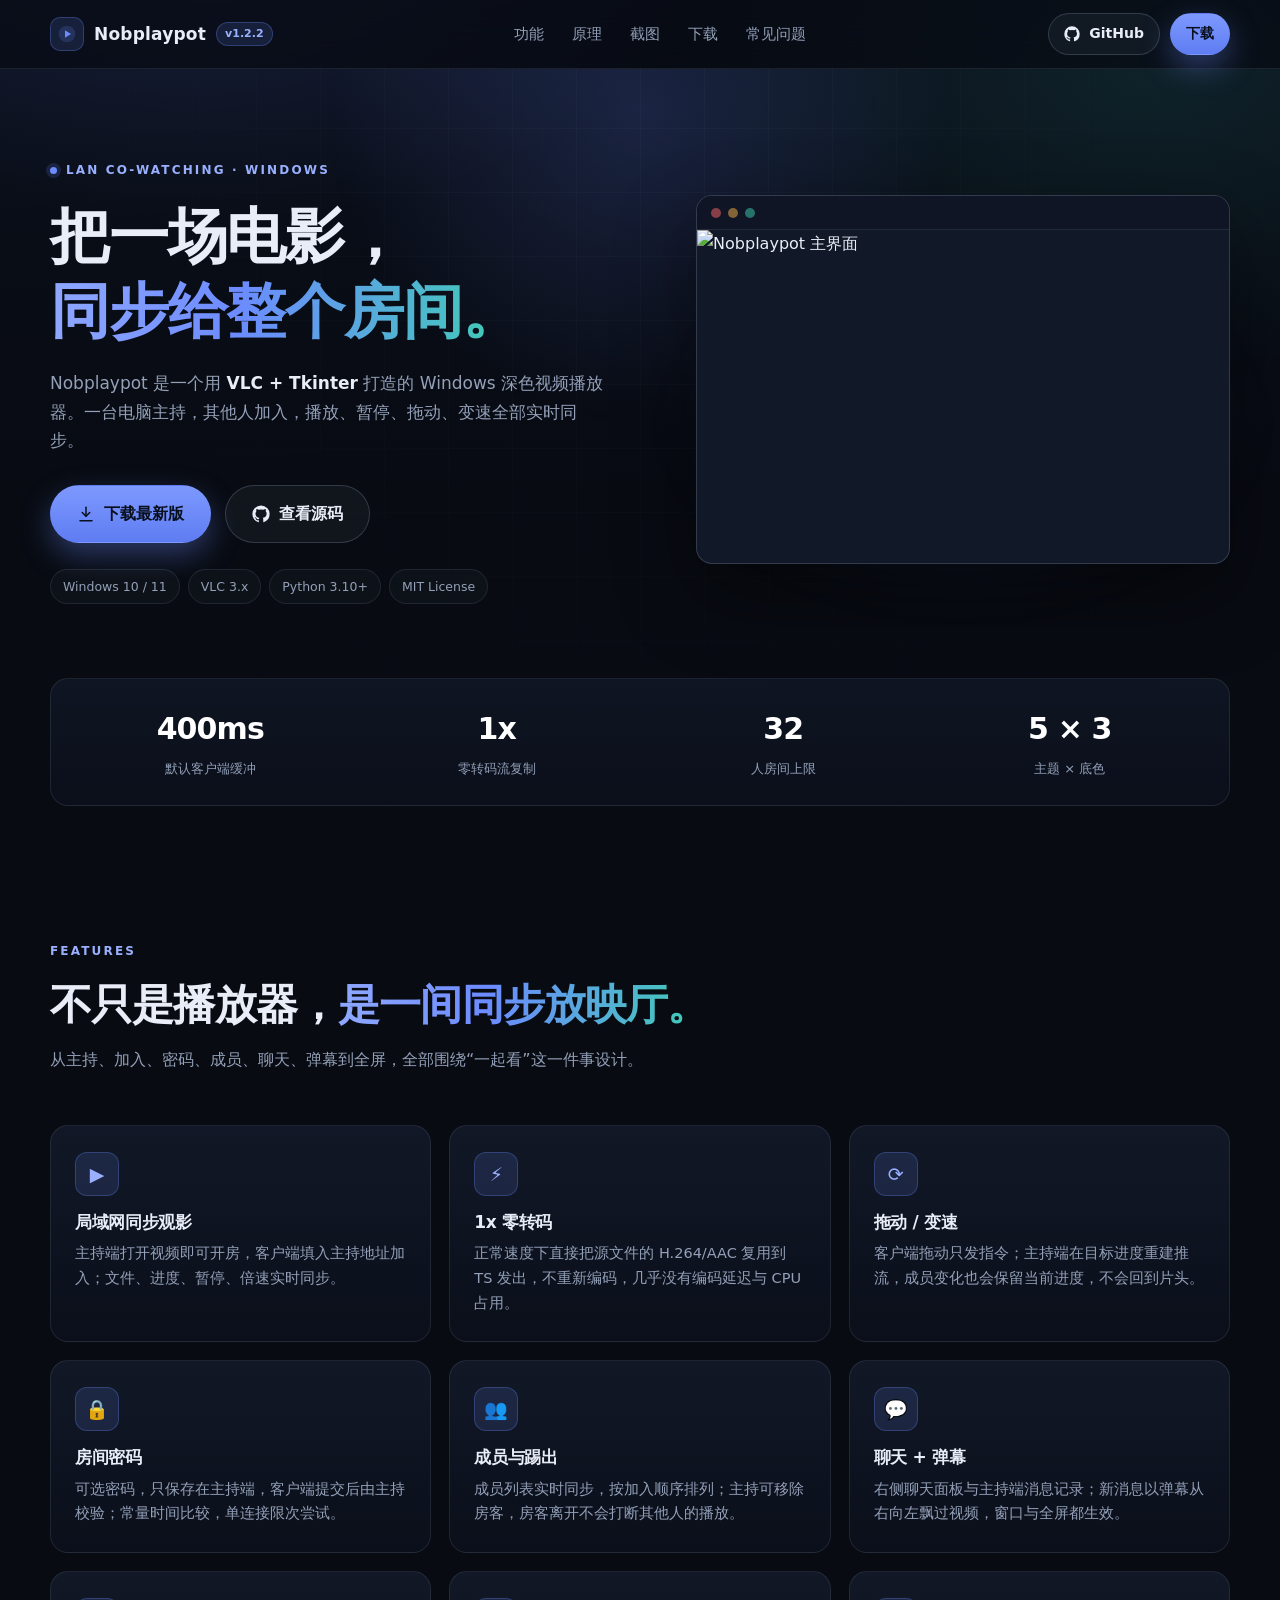
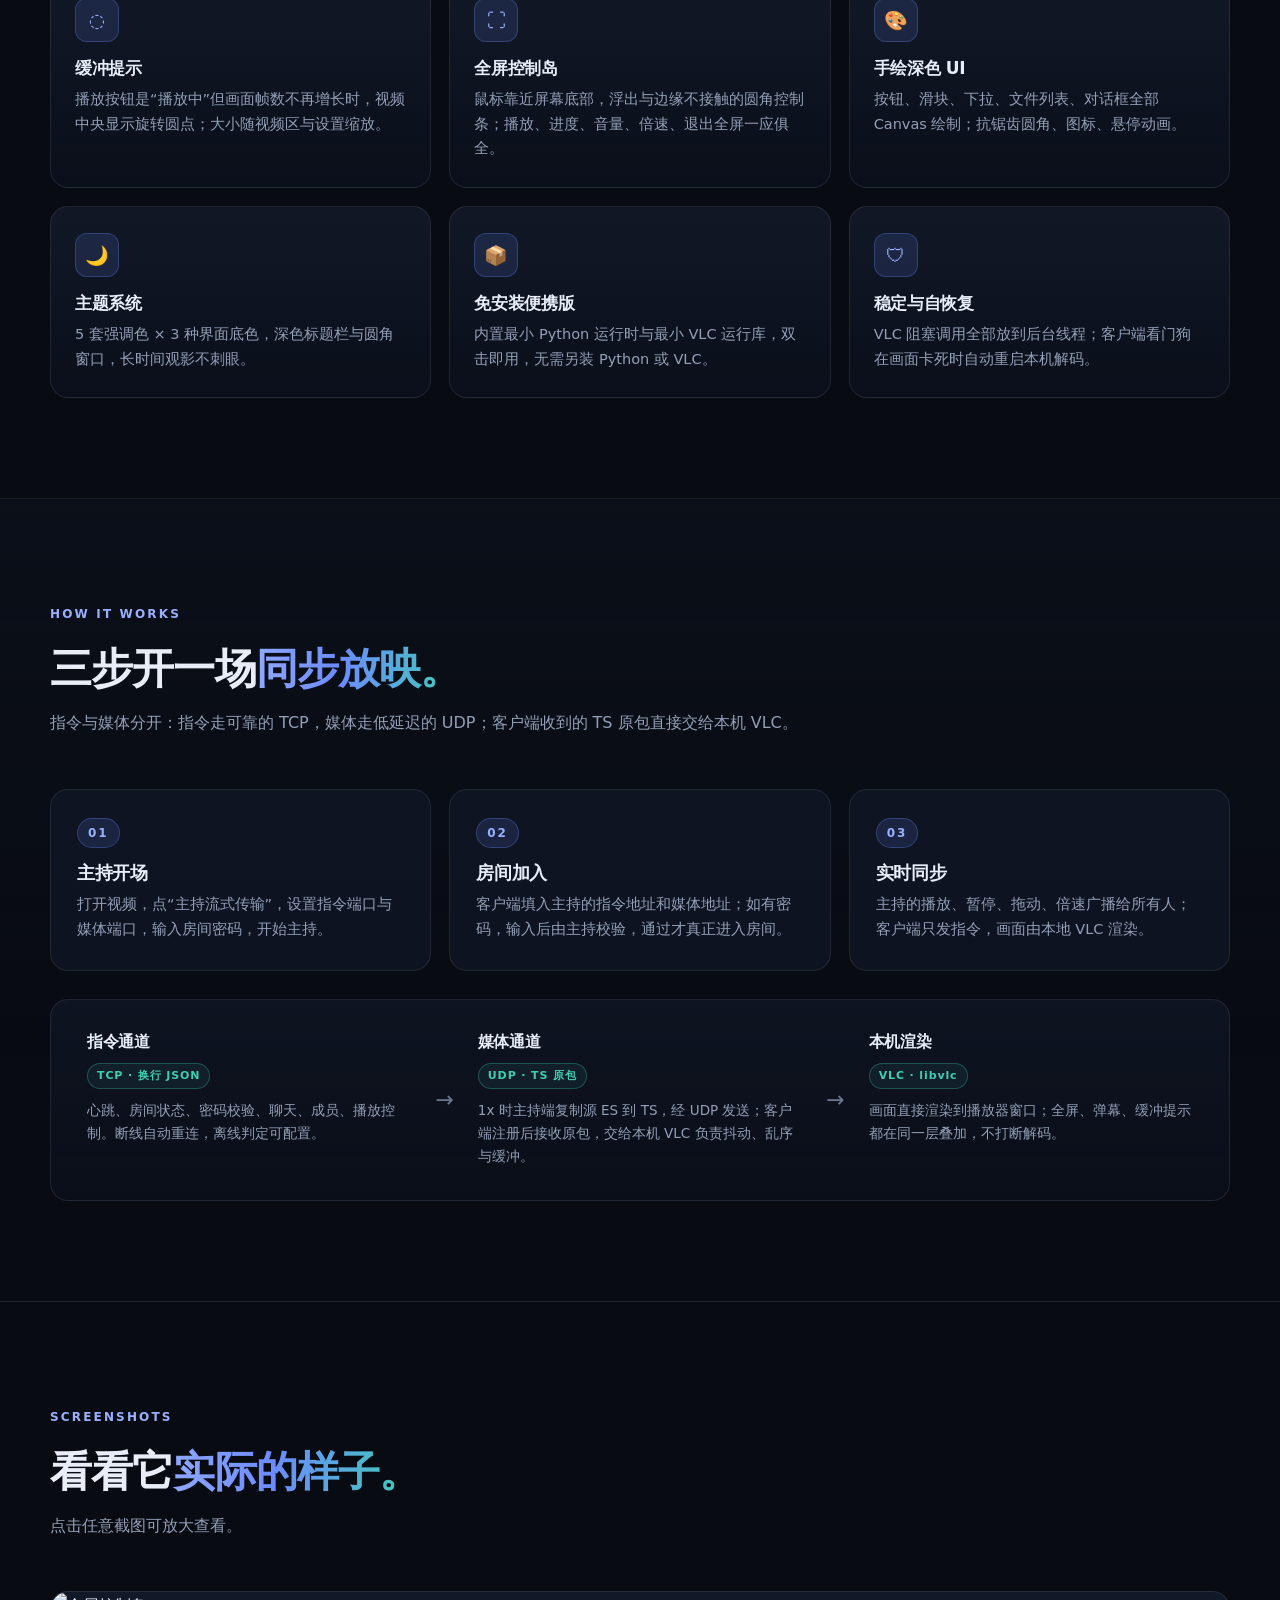
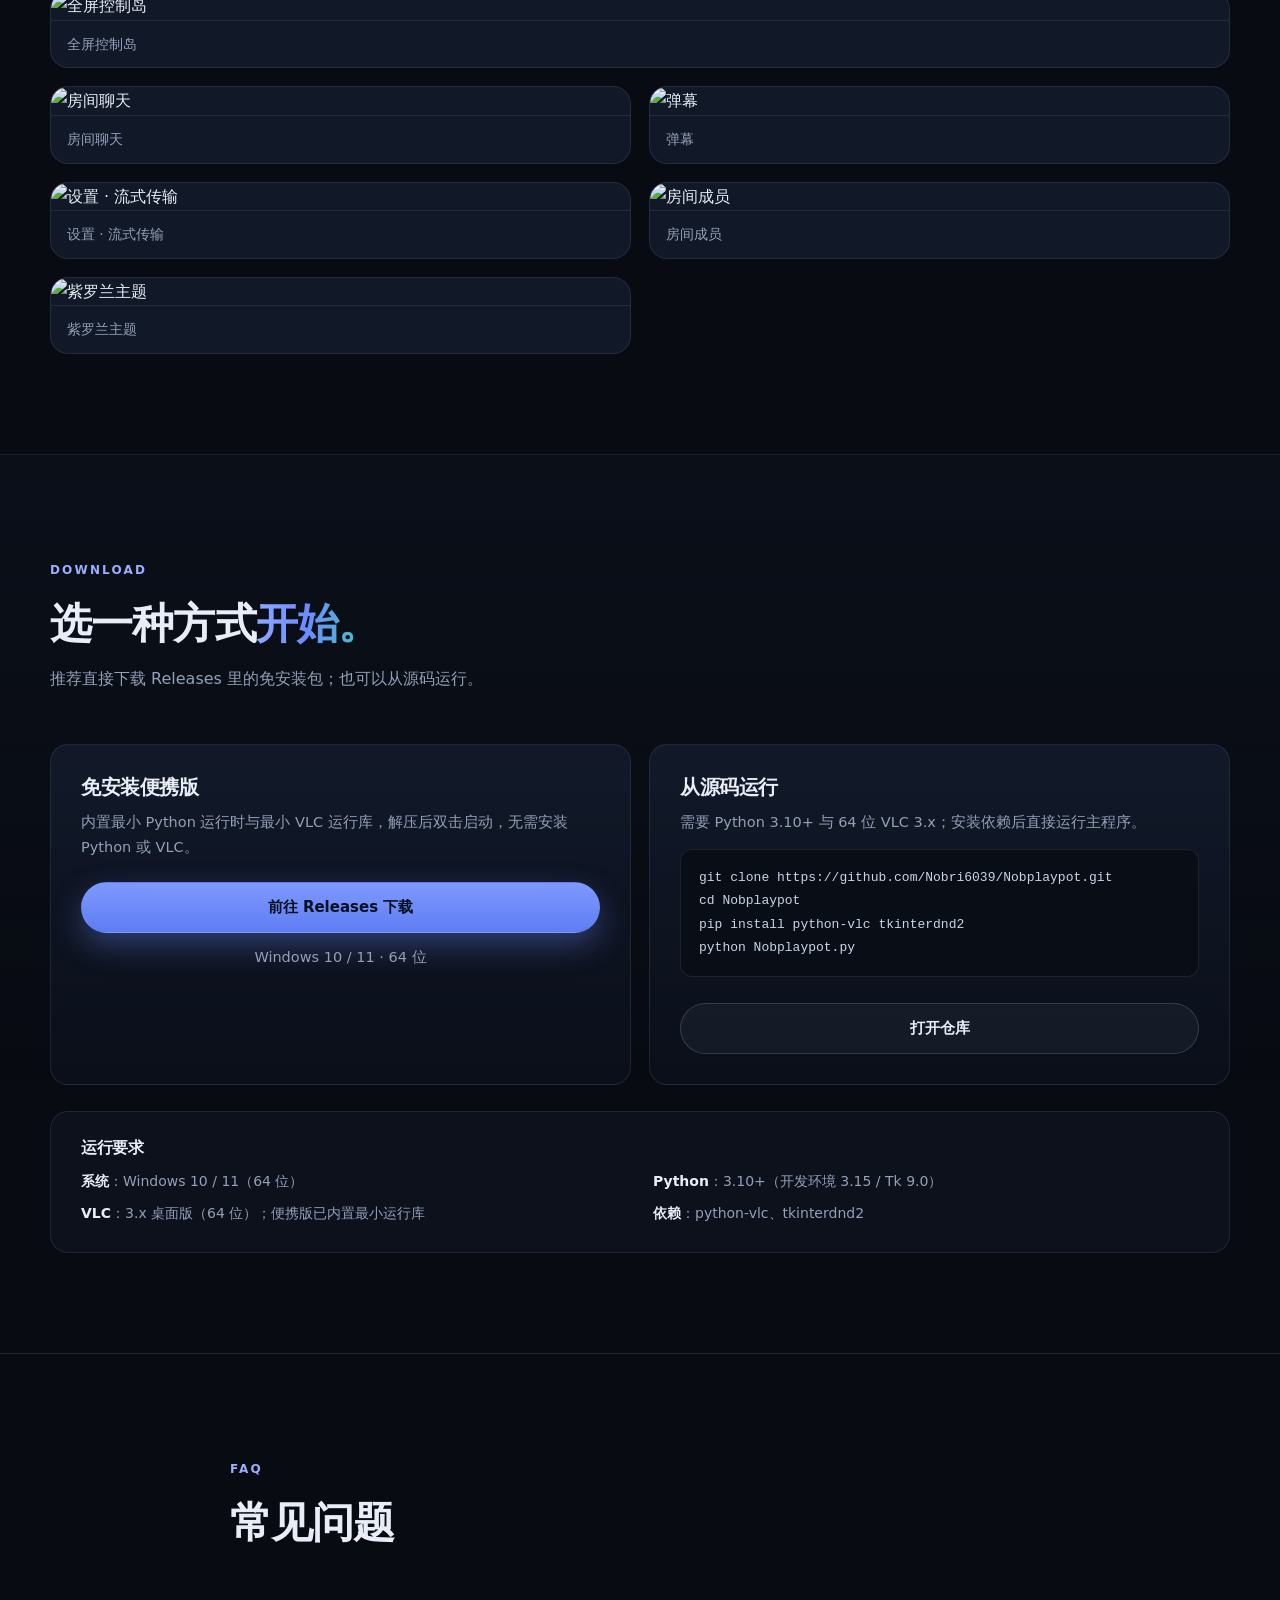
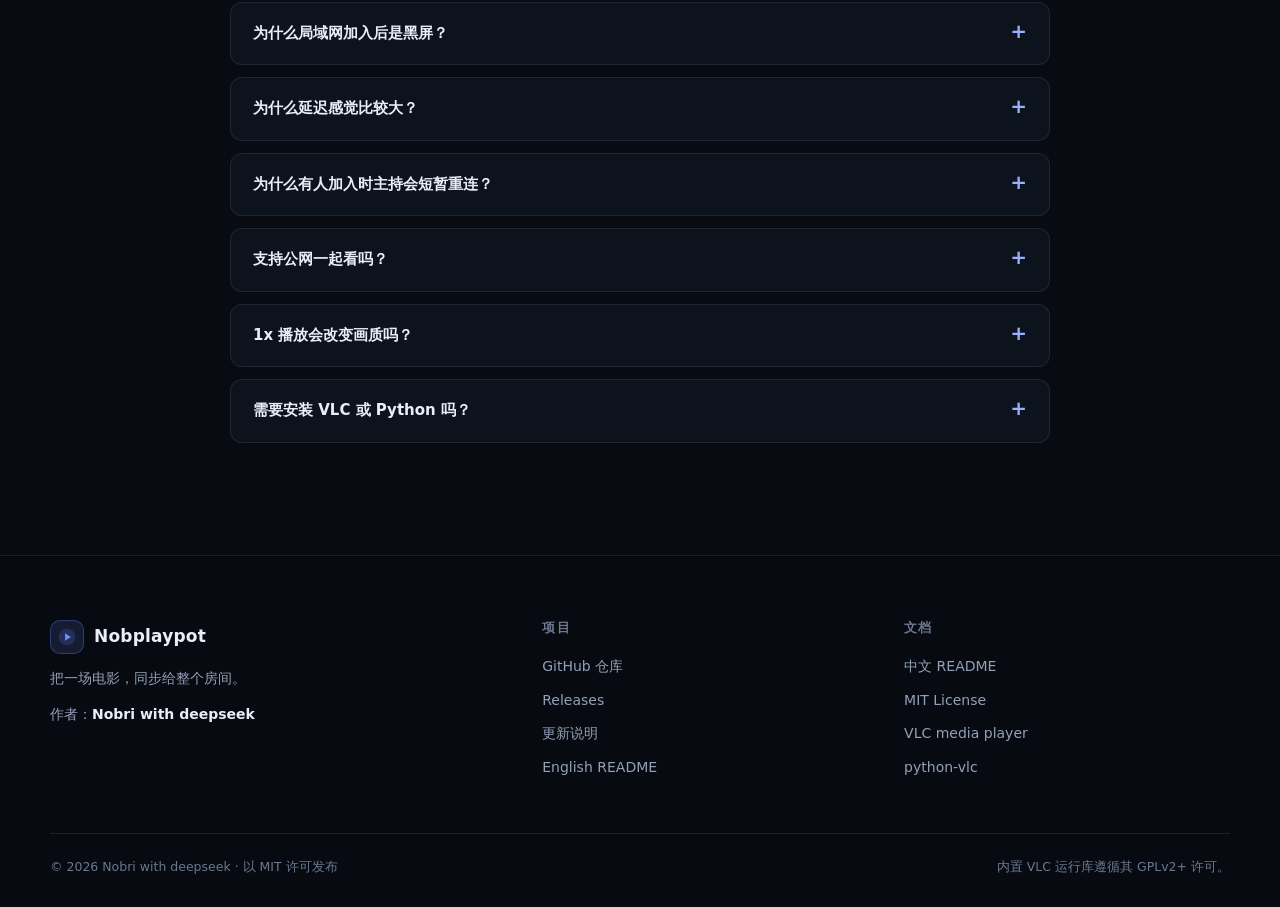
==== docs/index.html @ fd754871 "v1.2.2: native launcher, audio/subtitle switching, fullscreen chat, buffering animation, site screen" ====
<!doctype html>
<html lang="zh-CN">
<head>
<meta charset="utf-8">
<meta name="viewport" content="width=device-width, initial-scale=1">
<title>Nobplaypot — 局域网同步观影播放器</title>
<meta name="description" content="Nobplaypot 是一个为 Windows 打造的深色视频播放器，支持局域网多人同步观看、房间密码、成员管理、聊天与弹幕。1x 播放走 VLC 流复制，几乎零延迟、零转码。">
<meta name="author" content="Nobri with deepseek">
<meta property="og:title" content="Nobplaypot — 局域网同步观影播放器">
<meta property="og:description" content="把一场电影，同步给整个房间。VLC + Tkinter 打造的 Windows 深色播放器，支持局域网同步观看。">
<meta property="og:type" content="website">
<meta name="theme-color" content="#0b0f19">
<link rel="icon" href="data:image/svg+xml,%3Csvg xmlns='http://www.w3.org/2000/svg' viewBox='0 0 64 64'%3E%3Crect width='64' height='64' rx='14' fill='%230b0f19'/%3E%3Ccircle cx='32' cy='32' r='19' fill='%236c8bff'/%3E%3Cpath d='M27 23l15 9-15 9z' fill='%230b0f19'/%3E%3C/svg%3E">
<link rel="stylesheet" href="styles.css">
</head>
<body>
<header class="nav" id="top">
  <div class="nav-inner">
    <a class="brand" href="#top" aria-label="Nobplaypot 首页">
      <span class="brand-mark" aria-hidden="true">
        <svg viewBox="0 0 24 24" width="20" height="20"><circle cx="12" cy="12" r="10" fill="currentColor" opacity=".18"/><path d="M9.6 7.4l7.2 4.6-7.2 4.6z" fill="currentColor"/></svg>
      </span>
      <span class="brand-name">Nobplaypot</span>
      <span class="brand-ver">v1.2.2</span>
    </a>
    <nav class="nav-links" aria-label="主导航">
      <a href="#features">功能</a>
      <a href="#how">原理</a>
      <a href="#screenshots">截图</a>
      <a href="#download">下载</a>
      <a href="#faq">常见问题</a>
    </nav>
    <div class="nav-actions">
      <a class="btn btn-ghost btn-sm" href="https://github.com/Nobri6039/Nobplaypot" target="_blank" rel="noopener">
        <svg viewBox="0 0 24 24" width="16" height="16" fill="currentColor" aria-hidden="true"><path d="M12 .5A11.5 11.5 0 0 0 .5 12c0 5.08 3.29 9.39 7.86 10.91.58.11.79-.25.79-.55v-2.15c-3.2.7-3.87-1.36-3.87-1.36-.52-1.33-1.28-1.69-1.28-1.69-1.05-.72.08-.7.08-.7 1.16.08 1.77 1.19 1.77 1.19 1.03 1.77 2.7 1.26 3.36.96.1-.75.4-1.26.73-1.55-2.55-.29-5.23-1.28-5.23-5.7 0-1.26.45-2.29 1.19-3.1-.12-.29-.52-1.46.11-3.05 0 0 .97-.31 3.18 1.18a11 11 0 0 1 5.8 0c2.2-1.49 3.17-1.18 3.17-1.18.63 1.59.23 2.76.11 3.05.74.81 1.19 1.84 1.19 3.1 0 4.43-2.69 5.4-5.25 5.69.41.36.78 1.06.78 2.14v3.17c0 .31.21.67.8.55A11.5 11.5 0 0 0 23.5 12 11.5 11.5 0 0 0 12 .5z"/></svg>
        GitHub
      </a>
      <a class="btn btn-primary btn-sm" href="https://github.com/Nobri6039/Nobplaypot/releases" target="_blank" rel="noopener">下载</a>
      <button class="nav-toggle" id="navToggle" aria-label="打开菜单" aria-expanded="false">
        <span></span><span></span><span></span>
      </button>
    </div>
  </div>
</header>

<main>
  <section class="hero">
    <div class="hero-glow" aria-hidden="true"></div>
    <div class="container hero-grid">
      <div class="hero-copy reveal">
        <p class="eyebrow"><span class="dot"></span> LAN CO-WATCHING · WINDOWS</p>
        <h1>把一场电影，<br><span class="grad-text">同步给整个房间。</span></h1>
        <p class="hero-tagline">Nobplaypot 是一个用 <strong>VLC + Tkinter</strong> 打造的 Windows 深色视频播放器。一台电脑主持，其他人加入，播放、暂停、拖动、变速全部实时同步。</p>
        <div class="hero-btns">
          <a class="btn btn-primary btn-lg" href="https://github.com/Nobri6039/Nobplaypot/releases" target="_blank" rel="noopener">
            <svg viewBox="0 0 24 24" width="18" height="18" fill="none" stroke="currentColor" stroke-width="2" stroke-linecap="round" stroke-linejoin="round" aria-hidden="true"><path d="M12 3v12"/><path d="M7 10l5 5 5-5"/><path d="M4 21h16"/></svg>
            下载最新版
          </a>
          <a class="btn btn-ghost btn-lg" href="https://github.com/Nobri6039/Nobplaypot" target="_blank" rel="noopener">
            <svg viewBox="0 0 24 24" width="18" height="18" fill="currentColor" aria-hidden="true"><path d="M12 .5A11.5 11.5 0 0 0 .5 12c0 5.08 3.29 9.39 7.86 10.91.58.11.79-.25.79-.55v-2.15c-3.2.7-3.87-1.36-3.87-1.36-.52-1.33-1.28-1.69-1.28-1.69-1.05-.72.08-.7.08-.7 1.16.08 1.77 1.19 1.77 1.19 1.03 1.77 2.7 1.26 3.36.96.1-.75.4-1.26.73-1.55-2.55-.29-5.23-1.28-5.23-5.7 0-1.26.45-2.29 1.19-3.1-.12-.29-.52-1.46.11-3.05 0 0 .97-.31 3.18 1.18a11 11 0 0 1 5.8 0c2.2-1.49 3.17-1.18 3.17-1.18.63 1.59.23 2.76.11 3.05.74.81 1.19 1.84 1.19 3.1 0 4.43-2.69 5.4-5.25 5.69.41.36.78 1.06.78 2.14v3.17c0 .31.21.67.8.55A11.5 11.5 0 0 0 23.5 12 11.5 11.5 0 0 0 12 .5z"/></svg>
            查看源码
          </a>
        </div>
        <ul class="hero-chips">
          <li>Windows 10 / 11</li>
          <li>VLC 3.x</li>
          <li>Python 3.10+</li>
          <li>MIT License</li>
        </ul>
      </div>
      <div class="hero-shot reveal reveal-delay-1">
        <div class="window-frame">
          <div class="window-bar"><span></span><span></span><span></span></div>
          <img src="https://raw.githubusercontent.com/Nobri6039/Nobplaypot/main/screenshots/main.png" alt="Nobplaypot 主界面" width="1280" height="800" loading="eager">
        </div>
        <div class="hero-shot-glow" aria-hidden="true"></div>
      </div>
    </div>
    <div class="container stats reveal">
      <div class="stat"><strong>400ms</strong><span>默认客户端缓冲</span></div>
      <div class="stat"><strong>1x</strong><span>零转码流复制</span></div>
      <div class="stat"><strong>32</strong><span>人房间上限</span></div>
      <div class="stat"><strong>5 × 3</strong><span>主题 × 底色</span></div>
    </div>
  </section>

  <section class="section" id="features">
    <div class="container">
      <header class="section-head reveal">
        <p class="eyebrow">FEATURES</p>
        <h2>不只是播放器，<span class="grad-text">是一间同步放映厅。</span></h2>
        <p class="section-sub">从主持、加入、密码、成员、聊天、弹幕到全屏，全部围绕“一起看”这一件事设计。</p>
      </header>
      <div class="feature-grid">
        <article class="card reveal"><div class="card-icon">▶</div><h3>局域网同步观影</h3><p>主持端打开视频即可开房，客户端填入主持地址加入；文件、进度、暂停、倍速实时同步。</p></article>
        <article class="card reveal"><div class="card-icon">⚡</div><h3>1x 零转码</h3><p>正常速度下直接把源文件的 H.264/AAC 复用到 TS 发出，不重新编码，几乎没有编码延迟与 CPU 占用。</p></article>
        <article class="card reveal"><div class="card-icon">⟳</div><h3>拖动 / 变速</h3><p>客户端拖动只发指令；主持端在目标进度重建推流，成员变化也会保留当前进度，不会回到片头。</p></article>
        <article class="card reveal"><div class="card-icon">🔒</div><h3>房间密码</h3><p>可选密码，只保存在主持端，客户端提交后由主持校验；常量时间比较，单连接限次尝试。</p></article>
        <article class="card reveal"><div class="card-icon">👥</div><h3>成员与踢出</h3><p>成员列表实时同步，按加入顺序排列；主持可移除房客，房客离开不会打断其他人的播放。</p></article>
        <article class="card reveal"><div class="card-icon">💬</div><h3>聊天 + 弹幕</h3><p>右侧聊天面板与主持端消息记录；新消息以弹幕从右向左飘过视频，窗口与全屏都生效。</p></article>
        <article class="card reveal"><div class="card-icon">◌</div><h3>缓冲提示</h3><p>播放按钮是“播放中”但画面帧数不再增长时，视频中央显示旋转圆点；大小随视频区与设置缩放。</p></article>
        <article class="card reveal"><div class="card-icon">⛶</div><h3>全屏控制岛</h3><p>鼠标靠近屏幕底部，浮出与边缘不接触的圆角控制条；播放、进度、音量、倍速、退出全屏一应俱全。</p></article>
        <article class="card reveal"><div class="card-icon">🎨</div><h3>手绘深色 UI</h3><p>按钮、滑块、下拉、文件列表、对话框全部 Canvas 绘制；抗锯齿圆角、图标、悬停动画。</p></article>
        <article class="card reveal"><div class="card-icon">🌙</div><h3>主题系统</h3><p>5 套强调色 × 3 种界面底色，深色标题栏与圆角窗口，长时间观影不刺眼。</p></article>
        <article class="card reveal"><div class="card-icon">📦</div><h3>免安装便携版</h3><p>内置最小 Python 运行时与最小 VLC 运行库，双击即用，无需另装 Python 或 VLC。</p></article>
        <article class="card reveal"><div class="card-icon">🛡</div><h3>稳定与自恢复</h3><p>VLC 阻塞调用全部放到后台线程；客户端看门狗在画面卡死时自动重启本机解码。</p></article>
      </div>
    </div>
  </section>

  <section class="section section-alt" id="how">
    <div class="container">
      <header class="section-head reveal">
        <p class="eyebrow">HOW IT WORKS</p>
        <h2>三步开一场<span class="grad-text">同步放映。</span></h2>
        <p class="section-sub">指令与媒体分开：指令走可靠的 TCP，媒体走低延迟的 UDP；客户端收到的 TS 原包直接交给本机 VLC。</p>
      </header>
      <div class="steps">
        <div class="step reveal"><span class="step-num">01</span><h3>主持开场</h3><p>打开视频，点“主持流式传输”，设置指令端口与媒体端口，输入房间密码，开始主持。</p></div>
        <div class="step reveal"><span class="step-num">02</span><h3>房间加入</h3><p>客户端填入主持的指令地址和媒体地址；如有密码，输入后由主持校验，通过才真正进入房间。</p></div>
        <div class="step reveal"><span class="step-num">03</span><h3>实时同步</h3><p>主持的播放、暂停、拖动、倍速广播给所有人；客户端只发指令，画面由本地 VLC 渲染。</p></div>
      </div>
      <div class="arch reveal">
        <div class="arch-col">
          <h3>指令通道</h3>
          <p class="arch-badge">TCP · 换行 JSON</p>
          <p>心跳、房间状态、密码校验、聊天、成员、播放控制。断线自动重连，离线判定可配置。</p>
        </div>
        <div class="arch-arrow" aria-hidden="true">→</div>
        <div class="arch-col">
          <h3>媒体通道</h3>
          <p class="arch-badge">UDP · TS 原包</p>
          <p>1x 时主持端复制源 ES 到 TS，经 UDP 发送；客户端注册后接收原包，交给本机 VLC 负责抖动、乱序与缓冲。</p>
        </div>
        <div class="arch-arrow" aria-hidden="true">→</div>
        <div class="arch-col">
          <h3>本机渲染</h3>
          <p class="arch-badge">VLC · libvlc</p>
          <p>画面直接渲染到播放器窗口；全屏、弹幕、缓冲提示都在同一层叠加，不打断解码。</p>
        </div>
      </div>
    </div>
  </section>

  <section class="section" id="screenshots">
    <div class="container">
      <header class="section-head reveal">
        <p class="eyebrow">SCREENSHOTS</p>
        <h2>看看它<span class="grad-text">实际的样子。</span></h2>
        <p class="section-sub">点击任意截图可放大查看。</p>
      </header>
      <div class="gallery">
        <figure class="shot shot--wide reveal"><img src="https://raw.githubusercontent.com/Nobri6039/Nobplaypot/main/screenshots/fullscreen-dock.png" alt="全屏控制岛" loading="lazy"><figcaption>全屏控制岛</figcaption></figure>
        <figure class="shot reveal"><img src="https://raw.githubusercontent.com/Nobri6039/Nobplaypot/main/screenshots/chat_main_host.png" alt="房间聊天" loading="lazy"><figcaption>房间聊天</figcaption></figure>
        <figure class="shot reveal"><img src="https://raw.githubusercontent.com/Nobri6039/Nobplaypot/main/screenshots/danmaku_window.png" alt="弹幕" loading="lazy"><figcaption>弹幕</figcaption></figure>
        <figure class="shot reveal"><img src="https://raw.githubusercontent.com/Nobri6039/Nobplaypot/main/screenshots/settings.png" alt="设置 · 流式传输" loading="lazy"><figcaption>设置 · 流式传输</figcaption></figure>
        <figure class="shot reveal"><img src="https://raw.githubusercontent.com/Nobri6039/Nobplaypot/main/screenshots/room_members_host.png" alt="房间成员" loading="lazy"><figcaption>房间成员</figcaption></figure>
        <figure class="shot reveal"><img src="https://raw.githubusercontent.com/Nobri6039/Nobplaypot/main/screenshots/theme-violet.png" alt="紫罗兰主题" loading="lazy"><figcaption>紫罗兰主题</figcaption></figure>
      </div>
    </div>
  </section>

  <section class="section section-alt" id="download">
    <div class="container">
      <header class="section-head reveal">
        <p class="eyebrow">DOWNLOAD</p>
        <h2>选一种方式<span class="grad-text">开始。</span></h2>
        <p class="section-sub">推荐直接下载 Releases 里的免安装包；也可以从源码运行。</p>
      </header>
      <div class="download-grid">
        <article class="dl-card reveal">
          <h3>免安装便携版</h3>
          <p>内置最小 Python 运行时与最小 VLC 运行库，解压后双击启动，无需安装 Python 或 VLC。</p>
          <a class="btn btn-primary btn-block" href="https://github.com/Nobri6039/Nobplaypot/releases" target="_blank" rel="noopener">前往 Releases 下载</a>
          <p class="dl-note">Windows 10 / 11 · 64 位</p>
        </article>
        <article class="dl-card reveal">
          <h3>从源码运行</h3>
          <p>需要 Python 3.10+ 与 64 位 VLC 3.x；安装依赖后直接运行主程序。</p>
          <pre class="code"><code>git clone https://github.com/Nobri6039/Nobplaypot.git
cd Nobplaypot
pip install python-vlc tkinterdnd2
python Nobplaypot.py</code></pre>
          <a class="btn btn-ghost btn-block" href="https://github.com/Nobri6039/Nobplaypot" target="_blank" rel="noopener">打开仓库</a>
        </article>
      </div>
      <div class="reqs reveal">
        <h3>运行要求</h3>
        <ul>
          <li><strong>系统</strong>：Windows 10 / 11（64 位）</li>
          <li><strong>Python</strong>：3.10+（开发环境 3.15 / Tk 9.0）</li>
          <li><strong>VLC</strong>：3.x 桌面版（64 位）；便携版已内置最小运行库</li>
          <li><strong>依赖</strong>：python-vlc、tkinterdnd2</li>
        </ul>
      </div>
    </div>
  </section>

  <section class="section" id="faq">
    <div class="container narrow">
      <header class="section-head reveal">
        <p class="eyebrow">FAQ</p>
        <h2>常见问题</h2>
      </header>
      <details class="faq reveal">
        <summary>为什么局域网加入后是黑屏？</summary>
        <p>最常见的是主持端防火墙没有放行媒体端口。主持端需要允许 <strong>TCP 指令端口</strong> 和 <strong>UDP 媒体端口</strong> 的入站；客户端只做出站连接。放行后重新加入即可。</p>
      </details>
      <details class="faq reveal">
        <summary>为什么延迟感觉比较大？</summary>
        <p>延迟主要来自客户端缓冲。默认客户端缓冲是 <strong>400ms</strong>，可在 <strong>设置 → 流式传输 → 客户端缓冲</strong> 里调整（200–5000ms）。1x 播放没有编码器，缓冲调小后延迟会明显下降。</p>
      </details>
      <details class="faq reveal">
        <summary>为什么有人加入时主持会短暂重连？</summary>
        <p>VLC 的推流目标在 media 创建时固定，成员变化需要重建 media。重建会自动保留当前进度，不会回到片头；客户端会短暂显示缓冲后继续。</p>
      </details>
      <details class="faq reveal">
        <summary>支持公网一起看吗？</summary>
        <p>支持。在主持端把 <strong>TCP 指令端口</strong> 和 <strong>UDP 媒体端口</strong> 映射到公网并放行防火墙，客户端填公网地址即可；客户端仍然只需要出站连接。</p>
      </details>
      <details class="faq reveal">
        <summary>1x 播放会改变画质吗？</summary>
        <p>不会。1x 是流复制，画面就是源文件本身的编码与分辨率。分辨率、码率、帧率这些设置只在变速（非 1x）转码时生效。</p>
      </details>
      <details class="faq reveal">
        <summary>需要安装 VLC 或 Python 吗？</summary>
        <p>使用便携版不需要，运行时已内置。从源码运行则需要 Python 3.10+ 与 64 位 VLC 3.x。</p>
      </details>
    </div>
  </section>
</main>

<footer class="footer">
  <div class="container footer-grid">
    <div class="footer-brand">
      <div class="brand">
        <span class="brand-mark" aria-hidden="true">
          <svg viewBox="0 0 24 24" width="20" height="20"><circle cx="12" cy="12" r="10" fill="currentColor" opacity=".18"/><path d="M9.6 7.4l7.2 4.6-7.2 4.6z" fill="currentColor"/></svg>
        </span>
        <span class="brand-name">Nobplaypot</span>
      </div>
      <p>把一场电影，同步给整个房间。</p>
      <p class="footer-author">作者：<strong>Nobri with deepseek</strong></p>
    </div>
    <div class="footer-links">
      <h4>项目</h4>
      <a href="https://github.com/Nobri6039/Nobplaypot" target="_blank" rel="noopener">GitHub 仓库</a>
      <a href="https://github.com/Nobri6039/Nobplaypot/releases" target="_blank" rel="noopener">Releases</a>
      <a href="https://github.com/Nobri6039/Nobplaypot/blob/main/RELEASE_NOTES_v1.2.2.md" target="_blank" rel="noopener">更新说明</a>
      <a href="https://github.com/Nobri6039/Nobplaypot/blob/main/README.md" target="_blank" rel="noopener">English README</a>
    </div>
    <div class="footer-links">
      <h4>文档</h4>
      <a href="https://github.com/Nobri6039/Nobplaypot/blob/main/README.zh-CN.md" target="_blank" rel="noopener">中文 README</a>
      <a href="https://github.com/Nobri6039/Nobplaypot/blob/main/LICENSE" target="_blank" rel="noopener">MIT License</a>
      <a href="https://www.videolan.org/" target="_blank" rel="noopener">VLC media player</a>
      <a href="https://github.com/oaubert/python-vlc" target="_blank" rel="noopener">python-vlc</a>
    </div>
  </div>
  <div class="container footer-bottom">
    <p>© <span id="year">2026</span> Nobri with deepseek · 以 MIT 许可发布</p>
    <p>内置 VLC 运行库遵循其 GPLv2+ 许可。</p>
  </div>
</footer>

<div class="lightbox" id="lightbox" role="dialog" aria-modal="true" aria-label="查看截图" hidden>
  <button class="lightbox-close" id="lightboxClose" aria-label="关闭">×</button>
  <img id="lightboxImg" src="" alt="">
</div>

<script src="app.js"></script>
</body>
</html>
---- docs/styles.css ----
:root {
  --bg: #080b12;
  --bg-2: #0d1220;
  --panel: #111827;
  --panel-2: #151d2e;
  --line: rgba(148, 163, 184, .14);
  --line-strong: rgba(148, 163, 184, .26);
  --text: #e8edf7;
  --muted: #93a0b8;
  --muted-2: #6b7890;
  --accent: #6c8bff;
  --accent-2: #9ab0ff;
  --accent-3: #3ecfb2;
  --accent-soft: rgba(108, 139, 255, .14);
  --radius: 18px;
  --radius-sm: 12px;
  --maxw: 1180px;
  --shadow: 0 30px 80px rgba(0, 0, 0, .45);
  --font: "Segoe UI", "PingFang SC", "Microsoft YaHei", system-ui, -apple-system, sans-serif;
  --mono: "Cascadia Code", "SFMono-Regular", Consolas, monospace;
}

* { box-sizing: border-box; }
html { scroll-behavior: smooth; scroll-padding-top: 90px; }
body {
  margin: 0;
  background: var(--bg);
  color: var(--text);
  font-family: var(--font);
  line-height: 1.7;
  -webkit-font-smoothing: antialiased;
  overflow-x: hidden;
}
img { max-width: 100%; display: block; }
a { color: var(--accent-2); text-decoration: none; }
a:hover { color: #fff; }
h1, h2, h3, h4 { line-height: 1.25; margin: 0; letter-spacing: -.02em; }
p { margin: 0 0 1em; }
ul { margin: 0; padding: 0; list-style: none; }
.container { width: min(var(--maxw), calc(100% - 48px)); margin: 0 auto; }
.container.narrow { width: min(820px, calc(100% - 48px)); }

/* ------------------------------------------------ background */
body::before {
  content: "";
  position: fixed;
  inset: 0;
  background:
    radial-gradient(900px 520px at 15% -10%, rgba(108, 139, 255, .16), transparent 60%),
    radial-gradient(800px 500px at 90% 8%, rgba(62, 207, 178, .10), transparent 60%),
    linear-gradient(180deg, #0a0f1b 0%, #080b12 55%);
  z-index: -2;
}
body::after {
  content: "";
  position: fixed;
  inset: 0;
  background-image:
    linear-gradient(rgba(148, 163, 184, .05) 1px, transparent 1px),
    linear-gradient(90deg, rgba(148, 163, 184, .05) 1px, transparent 1px);
  background-size: 64px 64px;
  mask-image: radial-gradient(ellipse at 50% 0%, #000 0%, transparent 72%);
  z-index: -1;
  pointer-events: none;
}

/* ------------------------------------------------ buttons */
.btn {
  display: inline-flex;
  align-items: center;
  justify-content: center;
  gap: 9px;
  border: 1px solid transparent;
  border-radius: 999px;
  padding: 12px 22px;
  font-size: 15px;
  font-weight: 600;
  cursor: pointer;
  transition: transform .18s ease, background .18s ease, border-color .18s ease, box-shadow .18s ease;
  white-space: nowrap;
}
.btn:hover { transform: translateY(-1px); }
.btn-primary {
  background: linear-gradient(180deg, #7d99ff, #5f7df2);
  color: #08101f;
  box-shadow: 0 12px 30px rgba(108, 139, 255, .35);
}
.btn-primary:hover { background: linear-gradient(180deg, #8fa8ff, #6c8bff); color: #08101f; }
.btn-ghost {
  background: rgba(148, 163, 184, .07);
  color: var(--text);
  border-color: var(--line-strong);
}
.btn-ghost:hover { background: rgba(148, 163, 184, .13); border-color: rgba(148, 163, 184, .4); }
.btn-sm { padding: 8px 15px; font-size: 14px; }
.btn-lg { padding: 14px 26px; font-size: 16px; }
.btn-block { width: 100%; }

/* ------------------------------------------------ nav */
.nav {
  position: sticky;
  top: 0;
  z-index: 50;
  backdrop-filter: blur(18px);
  background: rgba(8, 11, 18, .72);
  border-bottom: 1px solid var(--line);
}
.nav-inner {
  width: min(var(--maxw), calc(100% - 48px));
  margin: 0 auto;
  height: 68px;
  display: flex;
  align-items: center;
  justify-content: space-between;
  gap: 24px;
}
.brand { display: inline-flex; align-items: center; gap: 10px; color: var(--text); }
.brand:hover { color: var(--text); }
.brand-mark {
  width: 34px; height: 34px; border-radius: 10px;
  display: grid; place-items: center;
  color: var(--accent);
  background: var(--accent-soft);
  border: 1px solid rgba(108, 139, 255, .3);
}
.brand-name { font-weight: 700; font-size: 17px; letter-spacing: .2px; }
.brand-ver {
  font-size: 11px; font-weight: 600; color: var(--accent-2);
  padding: 2px 8px; border-radius: 999px;
  background: var(--accent-soft); border: 1px solid rgba(108, 139, 255, .3);
}
.nav-links { display: flex; gap: 28px; }
.nav-links a { color: var(--muted); font-size: 14.5px; font-weight: 500; }
.nav-links a:hover { color: var(--text); }
.nav-actions { display: flex; align-items: center; gap: 10px; }
.nav-toggle {
  display: none;
  width: 40px; height: 40px;
  border: 1px solid var(--line-strong);
  border-radius: 10px;
  background: transparent;
  cursor: pointer;
  padding: 9px;
}
.nav-toggle span {
  display: block; height: 2px; border-radius: 2px;
  background: var(--text); margin: 4px 0;
  transition: transform .2s ease, opacity .2s ease;
}

/* ------------------------------------------------ hero */
.hero { position: relative; padding: 86px 0 30px; overflow: hidden; }
.hero-glow {
  position: absolute;
  width: 720px; height: 720px;
  left: 50%; top: -320px;
  transform: translateX(-50%);
  background: radial-gradient(circle, rgba(108, 139, 255, .18), transparent 62%);
  pointer-events: none;
}
.hero-grid {
  display: grid;
  grid-template-columns: 1.05fr .95fr;
  gap: 56px;
  align-items: center;
  position: relative;
}
.eyebrow {
  display: inline-flex; align-items: center; gap: 9px;
  font-size: 12px; font-weight: 700; letter-spacing: .18em;
  color: var(--accent-2); text-transform: uppercase;
  margin-bottom: 18px;
}
.eyebrow .dot {
  width: 7px; height: 7px; border-radius: 50%;
  background: var(--accent); box-shadow: 0 0 0 4px rgba(108, 139, 255, .16);
}
.hero h1 { font-size: clamp(38px, 5vw, 60px); font-weight: 800; margin-bottom: 20px; }
.grad-text {
  background: linear-gradient(92deg, #8fa8ff 0%, #6c8bff 40%, #3ecfb2 100%);
  -webkit-background-clip: text;
  background-clip: text;
  color: transparent;
}
.hero-tagline { font-size: 17px; color: var(--muted); max-width: 560px; margin-bottom: 30px; }
.hero-tagline strong { color: var(--text); font-weight: 600; }
.hero-btns { display: flex; flex-wrap: wrap; gap: 14px; margin-bottom: 26px; }
.hero-chips { display: flex; flex-wrap: wrap; gap: 8px; }
.hero-chips li {
  font-size: 12.5px; color: var(--muted);
  padding: 6px 12px; border-radius: 999px;
  border: 1px solid var(--line); background: rgba(148, 163, 184, .04);
}
.hero-shot { position: relative; }
.window-frame {
  position: relative;
  border-radius: 16px;
  border: 1px solid var(--line-strong);
  background: var(--panel);
  box-shadow: var(--shadow);
  overflow: hidden;
}
.window-bar {
  height: 34px; display: flex; align-items: center; gap: 7px;
  padding: 0 14px; background: #0f1524; border-bottom: 1px solid var(--line);
}
.window-bar span { width: 10px; height: 10px; border-radius: 50%; background: #2a3448; }
.window-bar span:nth-child(1) { background: #ff6b6b80; }
.window-bar span:nth-child(2) { background: #f5b44b80; }
.window-bar span:nth-child(3) { background: #3ecfb280; }
.window-frame img { width: 100%; height: auto; }
.hero-shot-glow {
  position: absolute; inset: 12% -8% -12%;
  background: radial-gradient(ellipse, rgba(108, 139, 255, .22), transparent 65%);
  filter: blur(30px); z-index: -1;
}
.stats {
  display: grid; grid-template-columns: repeat(4, 1fr);
  gap: 16px;
  margin-top: 74px; padding: 24px;
  border: 1px solid var(--line);
  border-radius: var(--radius);
  background: linear-gradient(180deg, rgba(17, 24, 39, .8), rgba(13, 18, 32, .6));
}
.stat { text-align: center; }
.stat strong { display: block; font-size: 30px; font-weight: 800; letter-spacing: -.03em; color: #fff; }
.stat span { font-size: 13px; color: var(--muted); }

/* ------------------------------------------------ sections */
.section { padding: 100px 0; }
.section-alt { background: linear-gradient(180deg, rgba(17, 24, 39, .35), transparent 70%); border-top: 1px solid var(--line); border-bottom: 1px solid var(--line); }
.section-head { max-width: 760px; margin-bottom: 52px; }
.section-head h2 { font-size: clamp(28px, 3.6vw, 42px); font-weight: 800; margin-bottom: 14px; }
.section-sub { color: var(--muted); font-size: 16px; margin: 0; }

.feature-grid { display: grid; grid-template-columns: repeat(3, 1fr); gap: 18px; }
.card {
  padding: 26px 24px;
  border: 1px solid var(--line);
  border-radius: var(--radius);
  background: linear-gradient(180deg, rgba(21, 29, 46, .75), rgba(13, 18, 32, .6));
  transition: transform .2s ease, border-color .2s ease, background .2s ease;
}
.card:hover { transform: translateY(-3px); border-color: rgba(108, 139, 255, .35); background: linear-gradient(180deg, rgba(27, 37, 60, .85), rgba(13, 18, 32, .7)); }
.card-icon {
  width: 44px; height: 44px; border-radius: 12px;
  display: grid; place-items: center;
  font-size: 19px; color: var(--accent-2);
  background: var(--accent-soft);
  border: 1px solid rgba(108, 139, 255, .28);
  margin-bottom: 16px;
}
.card h3 { font-size: 17px; margin-bottom: 8px; }
.card p { color: var(--muted); font-size: 14.5px; margin: 0; }

/* steps */
.steps { display: grid; grid-template-columns: repeat(3, 1fr); gap: 18px; margin-bottom: 28px; }
.step {
  position: relative;
  padding: 28px 26px;
  border: 1px solid var(--line);
  border-radius: var(--radius);
  background: rgba(21, 29, 46, .55);
}
.step-num {
  display: inline-block; margin-bottom: 14px;
  font-size: 12px; font-weight: 800; letter-spacing: .16em;
  color: var(--accent-2);
  padding: 4px 10px; border-radius: 999px;
  background: var(--accent-soft); border: 1px solid rgba(108, 139, 255, .3);
}
.step h3 { font-size: 18px; margin-bottom: 8px; }
.step p { color: var(--muted); font-size: 14.5px; margin: 0; }
.arch {
  display: grid; grid-template-columns: 1fr auto 1fr auto 1fr;
  align-items: stretch; gap: 14px;
  padding: 26px;
  border: 1px solid var(--line);
  border-radius: var(--radius);
  background: linear-gradient(180deg, rgba(17, 24, 39, .7), rgba(13, 18, 32, .5));
}
.arch-col { padding: 6px 10px; }
.arch-col h3 { font-size: 16px; margin-bottom: 8px; }
.arch-badge {
  display: inline-block; font-size: 11px; font-weight: 700;
  color: var(--accent-3); letter-spacing: .08em;
  padding: 3px 9px; border-radius: 999px;
  border: 1px solid rgba(62, 207, 178, .3);
  background: rgba(62, 207, 178, .08);
  margin-bottom: 10px;
}
.arch-col p:last-child { color: var(--muted); font-size: 13.5px; margin: 0; }
.arch-arrow { display: grid; place-items: center; color: var(--muted-2); font-size: 22px; }

/* gallery */
.gallery { display: grid; grid-template-columns: repeat(2, 1fr); gap: 18px; align-items: start; }
.shot {
  margin: 0; overflow: hidden; cursor: zoom-in;
  border: 1px solid var(--line); border-radius: var(--radius);
  background: var(--panel);
  transition: border-color .2s ease, transform .2s ease;
}
.shot:hover { border-color: rgba(108, 139, 255, .4); transform: translateY(-2px); }
/* 自然比例展示, 不再用固定 16:10 裁切, 避免截图被切掉两侧/上下 */
.shot img { width: 100%; height: auto; display: block; }
/* 全屏控制岛是超宽条状图, 单独占满一行 */
.shot--wide { grid-column: 1 / -1; }
.shot--wide img { width: 100%; height: auto; }
.shot figcaption { padding: 12px 16px; font-size: 13.5px; color: var(--muted); border-top: 1px solid var(--line); }

/* download */
.download-grid { display: grid; grid-template-columns: 1fr 1fr; gap: 18px; margin-bottom: 26px; }
.dl-card {
  padding: 30px;
  border: 1px solid var(--line);
  border-radius: var(--radius);
  background: linear-gradient(180deg, rgba(21, 29, 46, .8), rgba(13, 18, 32, .6));
}
.dl-card h3 { font-size: 20px; margin-bottom: 10px; }
.dl-card p { color: var(--muted); font-size: 14.5px; }
.dl-card .btn { margin-top: 8px; }
.dl-note { font-size: 12.5px; color: var(--muted-2); margin: 12px 0 0; text-align: center; }
.code {
  margin: 4px 0 18px;
  padding: 16px 18px;
  border-radius: var(--radius-sm);
  border: 1px solid var(--line);
  background: #090d16;
  overflow-x: auto;
  font-family: var(--mono);
  font-size: 13px;
  line-height: 1.8;
  color: #c9d4e8;
}
.code code { font-family: inherit; }
.reqs {
  padding: 26px 30px;
  border: 1px solid var(--line);
  border-radius: var(--radius);
  background: rgba(21, 29, 46, .4);
}
.reqs h3 { font-size: 16px; margin-bottom: 12px; }
.reqs ul { display: grid; grid-template-columns: 1fr 1fr; gap: 8px 26px; }
.reqs li { color: var(--muted); font-size: 14px; }
.reqs strong { color: var(--text); font-weight: 600; }

/* faq */
.faq {
  border: 1px solid var(--line);
  border-radius: var(--radius-sm);
  background: rgba(21, 29, 46, .45);
  margin-bottom: 12px;
  overflow: hidden;
}
.faq summary {
  cursor: pointer; list-style: none;
  padding: 18px 22px;
  font-weight: 600; font-size: 15px;
  display: flex; justify-content: space-between; gap: 16px;
}
.faq summary::-webkit-details-marker { display: none; }
.faq summary::after { content: "+"; color: var(--accent-2); font-size: 20px; line-height: 1; transition: transform .2s ease; }
.faq[open] summary::after { transform: rotate(45deg); }
.faq p { padding: 0 22px 20px; margin: 0; color: var(--muted); font-size: 14.5px; }
.faq strong { color: var(--text); }

/* footer */
.footer { padding: 64px 0 30px; border-top: 1px solid var(--line); background: rgba(8, 11, 18, .75); }
.footer-grid { display: grid; grid-template-columns: 1.4fr 1fr 1fr; gap: 36px; }
.footer-brand p { color: var(--muted); font-size: 14px; margin: 12px 0 0; max-width: 320px; }
.footer-author { color: var(--muted); }
.footer-author strong { color: var(--text); font-weight: 600; }
.footer-links h4 { font-size: 13px; letter-spacing: .1em; text-transform: uppercase; color: var(--muted-2); margin-bottom: 14px; }
.footer-links a { display: block; color: var(--muted); font-size: 14px; padding: 5px 0; }
.footer-links a:hover { color: var(--text); }
.footer-bottom {
  display: flex; justify-content: space-between; gap: 16px; flex-wrap: wrap;
  margin-top: 48px; padding-top: 22px;
  border-top: 1px solid var(--line);
}
.footer-bottom p { margin: 0; color: var(--muted-2); font-size: 12.5px; }

/* lightbox */
.lightbox {
  position: fixed; inset: 0; z-index: 100;
  background: rgba(4, 6, 12, .9);
  display: grid; place-items: center;
  padding: 40px;
  backdrop-filter: blur(8px);
}
.lightbox[hidden] { display: none; }
.lightbox img { max-width: 100%; max-height: 88vh; border-radius: 12px; box-shadow: var(--shadow); }
.lightbox-close {
  position: absolute; top: 18px; right: 22px;
  width: 44px; height: 44px; border-radius: 50%;
  border: 1px solid var(--line-strong);
  background: rgba(17, 24, 39, .8); color: var(--text);
  font-size: 26px; line-height: 1; cursor: pointer;
}
.lightbox-close:hover { background: rgba(148, 163, 184, .16); }

/* reveal */
.reveal { opacity: 0; transform: translateY(18px); transition: opacity .6s ease, transform .6s ease; }
.reveal.is-visible { opacity: 1; transform: none; }
.reveal-delay-1 { transition-delay: .12s; }

/* responsive */
@media (max-width: 980px) {
  .hero-grid { grid-template-columns: 1fr; gap: 40px; }
  .hero-shot { order: -1; max-width: 720px; }
  .feature-grid { grid-template-columns: repeat(2, 1fr); }
  .steps { grid-template-columns: 1fr; }
  .arch { grid-template-columns: 1fr; }
  .arch-arrow { transform: rotate(90deg); padding: 2px 0; }
  .footer-grid { grid-template-columns: 1fr 1fr; }
}
@media (max-width: 760px) {
  .nav-links {
    position: absolute; top: 68px; left: 0; right: 0;
    flex-direction: column; gap: 4px;
    padding: 14px 24px 20px;
    background: rgba(8, 11, 18, .97);
    border-bottom: 1px solid var(--line);
    display: none;
  }
  .nav-links.open { display: flex; }
  .nav-links a { padding: 9px 2px; }
  .nav-toggle { display: block; }
  .nav-actions .btn-ghost { display: none; }
  .hero { padding-top: 56px; }
  .hero h1 { font-size: 38px; }
  .hero-chips { gap: 6px; }
  .stats { grid-template-columns: 1fr 1fr; margin-top: 48px; }
  .section { padding: 72px 0; }
  .feature-grid { grid-template-columns: 1fr; }
  .gallery { grid-template-columns: 1fr; }
  .download-grid { grid-template-columns: 1fr; }
  .reqs ul { grid-template-columns: 1fr; }
  .footer-grid { grid-template-columns: 1fr; gap: 28px; }
  .footer-bottom { flex-direction: column; }
  .container, .container.narrow, .nav-inner { width: calc(100% - 36px); }
}
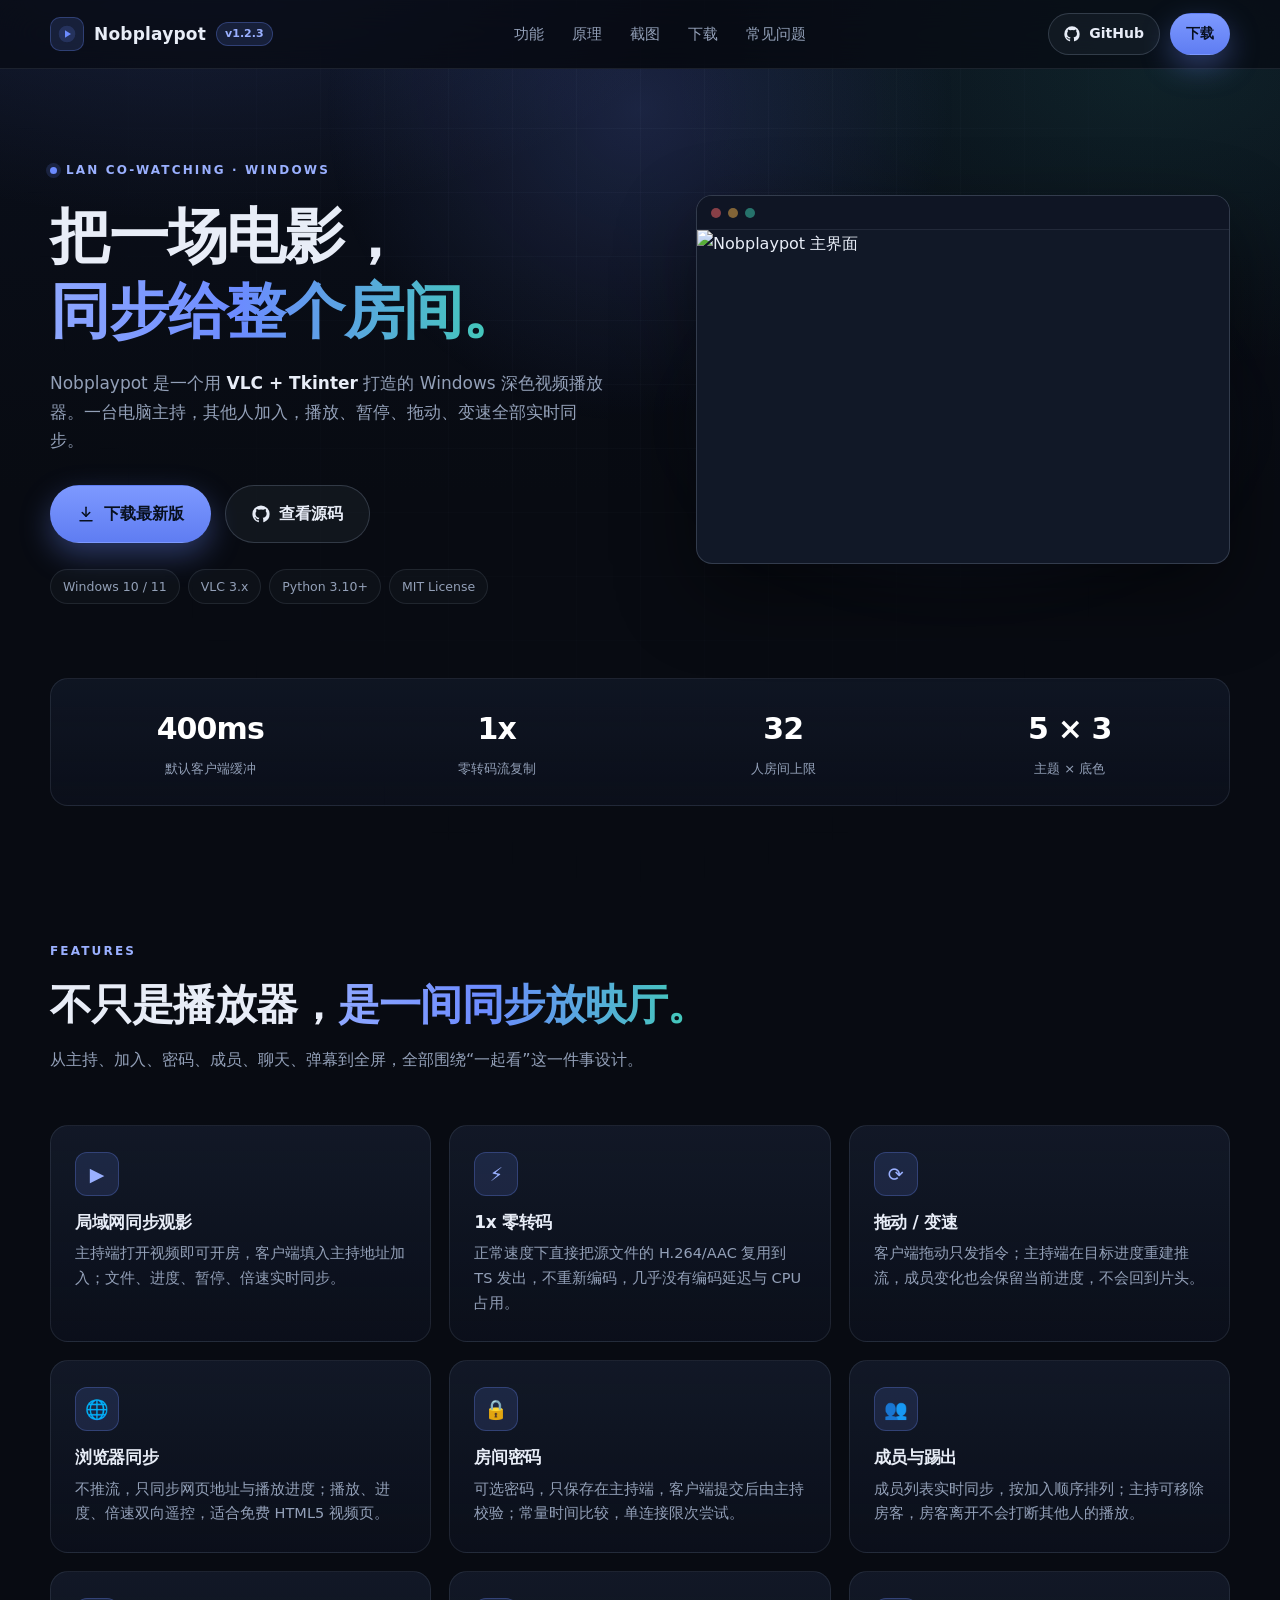
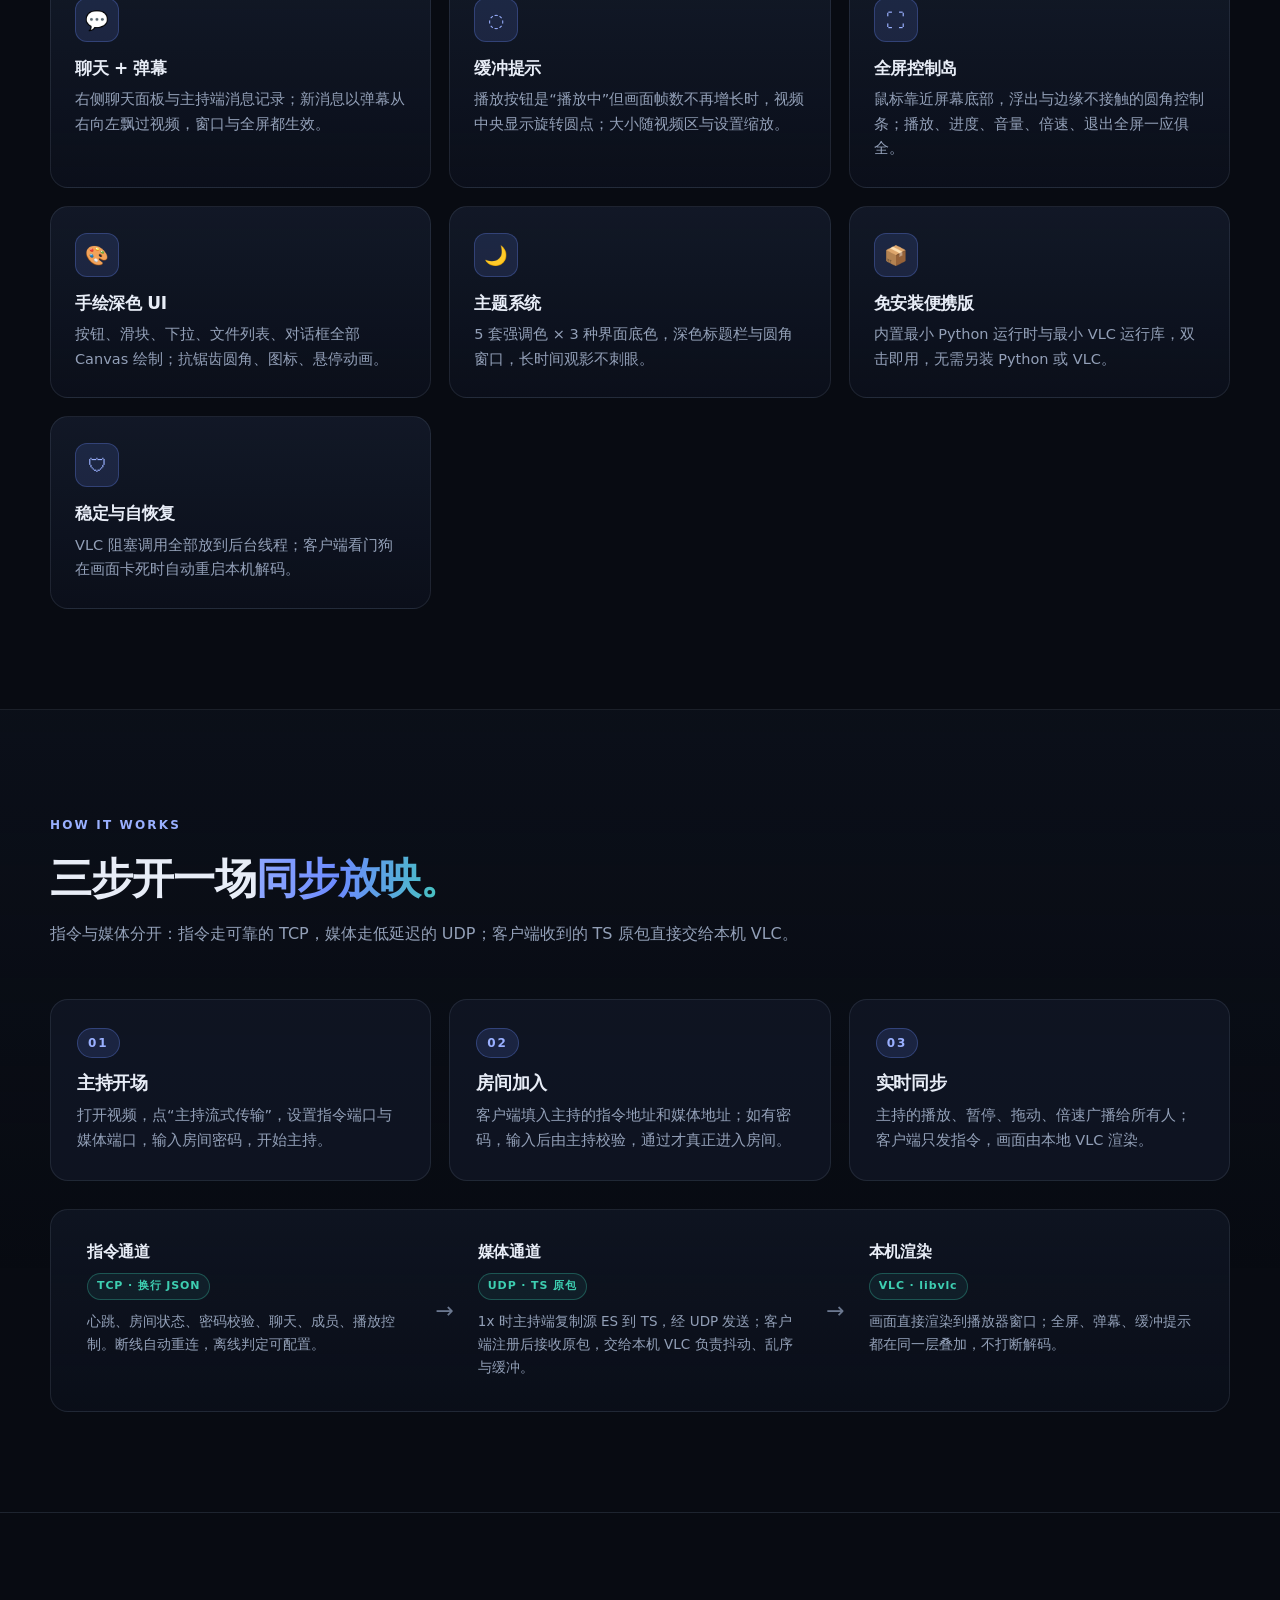
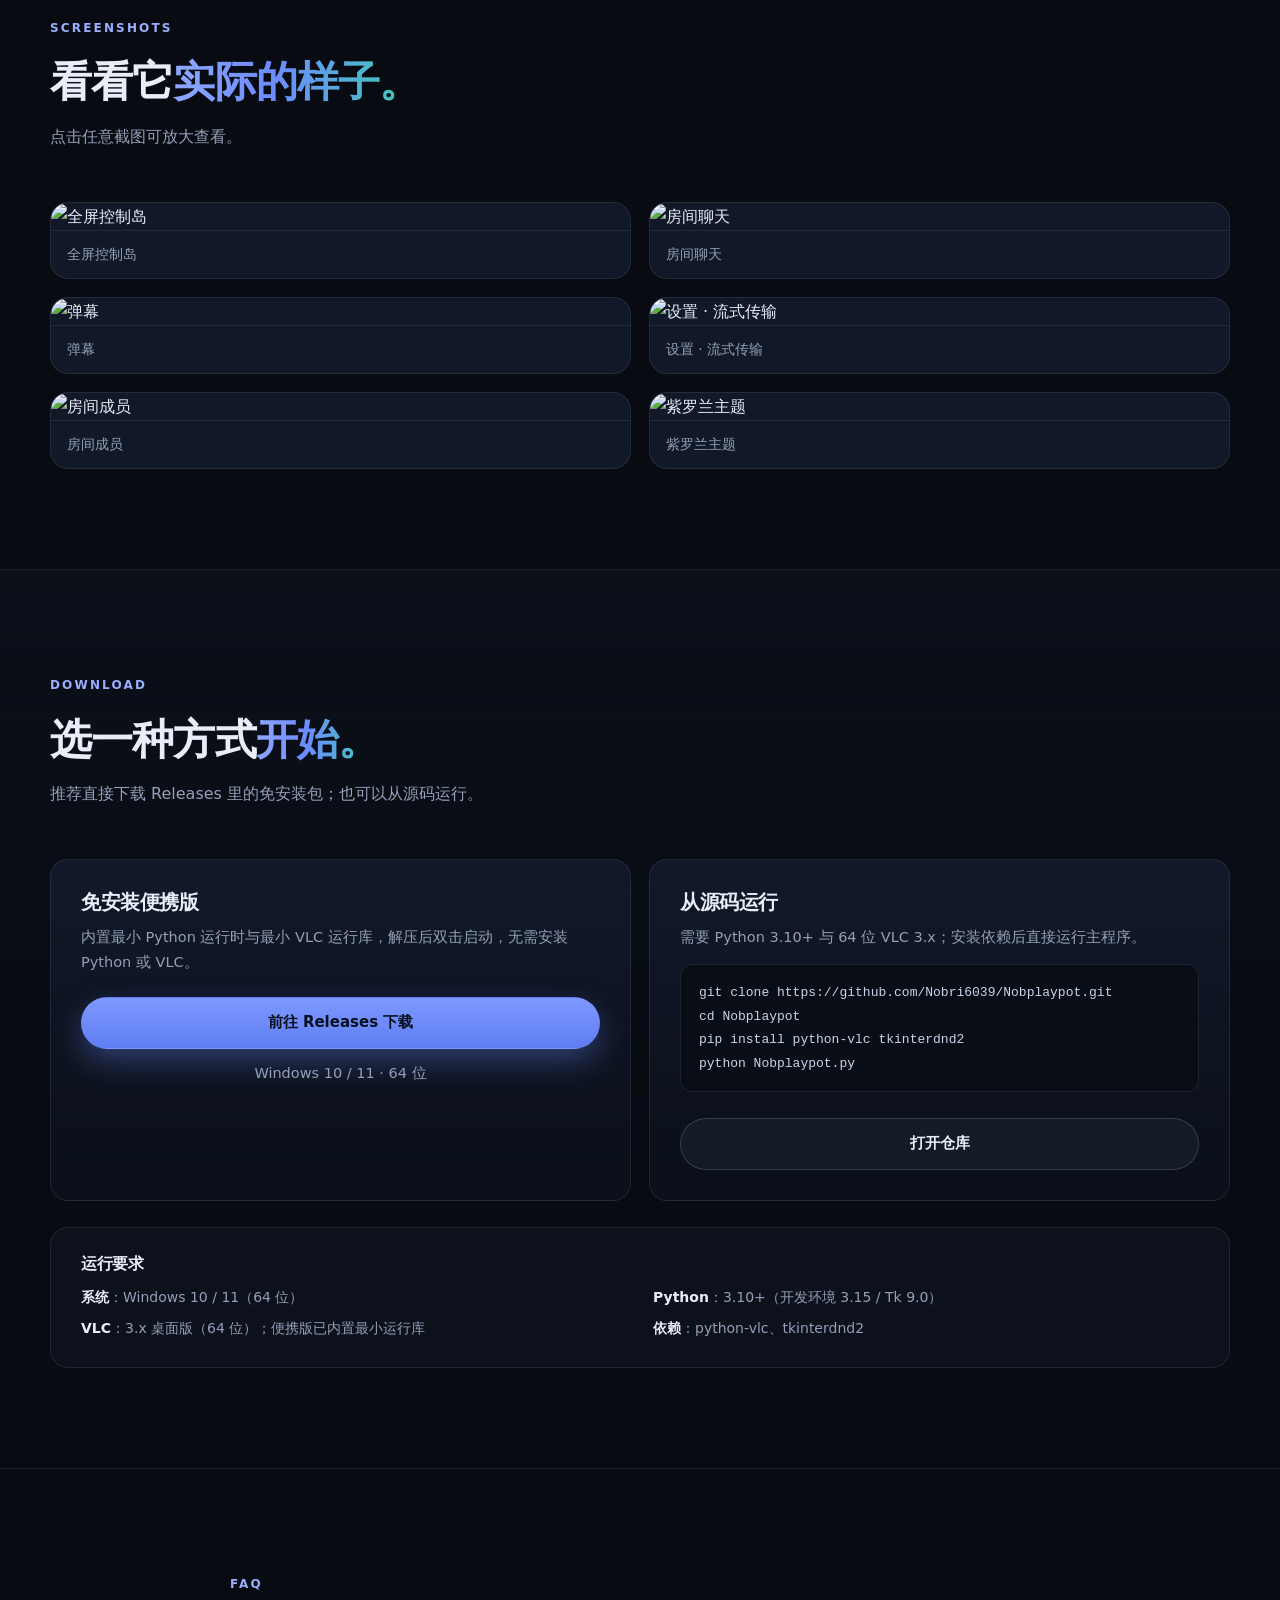
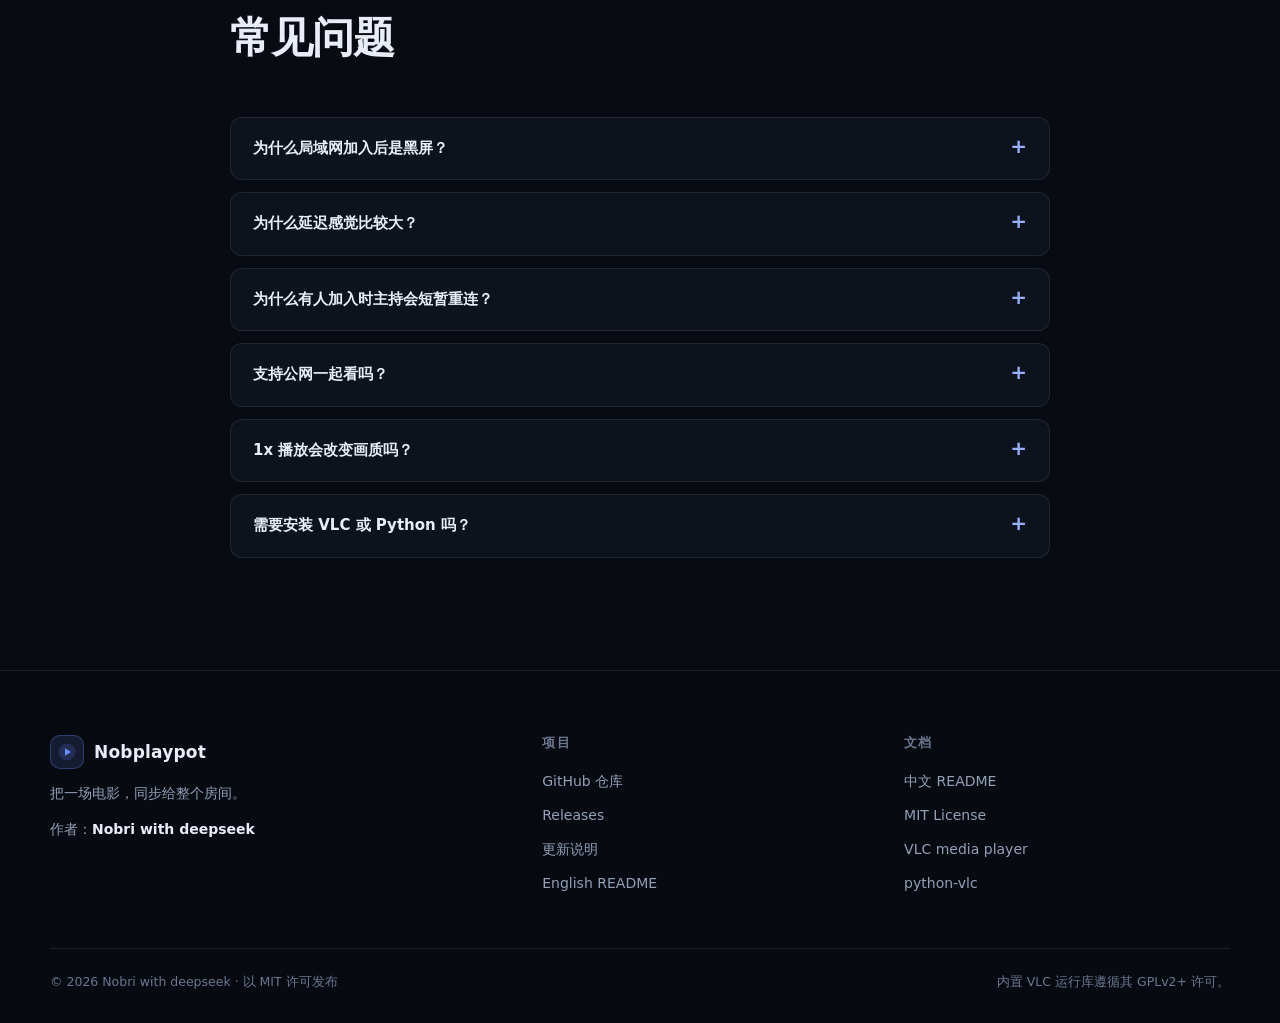
==== commit 22678474: "v1.2.3: browser sync preview, bilingual UI, animated start page" ====
--- a/docs/index.html
+++ b/docs/index.html
@@ -21,7 +21,7 @@
         <svg viewBox="0 0 24 24" width="20" height="20"><circle cx="12" cy="12" r="10" fill="currentColor" opacity=".18"/><path d="M9.6 7.4l7.2 4.6-7.2 4.6z" fill="currentColor"/></svg>
       </span>
       <span class="brand-name">Nobplaypot</span>
-      <span class="brand-ver">v1.2.2</span>
+      <span class="brand-ver">v1.2.3</span>
     </a>
     <nav class="nav-links" aria-label="主导航">
       <a href="#features">功能</a>
@@ -95,7 +95,8 @@
         <article class="card reveal"><div class="card-icon">▶</div><h3>局域网同步观影</h3><p>主持端打开视频即可开房，客户端填入主持地址加入；文件、进度、暂停、倍速实时同步。</p></article>
         <article class="card reveal"><div class="card-icon">⚡</div><h3>1x 零转码</h3><p>正常速度下直接把源文件的 H.264/AAC 复用到 TS 发出，不重新编码，几乎没有编码延迟与 CPU 占用。</p></article>
         <article class="card reveal"><div class="card-icon">⟳</div><h3>拖动 / 变速</h3><p>客户端拖动只发指令；主持端在目标进度重建推流，成员变化也会保留当前进度，不会回到片头。</p></article>
-        <article class="card reveal"><div class="card-icon">🔒</div><h3>房间密码</h3><p>可选密码，只保存在主持端，客户端提交后由主持校验；常量时间比较，单连接限次尝试。</p></article>
+        <article class="card reveal"><div class="card-icon">🌐</div><h3>浏览器同步</h3><p>不推流，只同步网页地址与播放进度；播放、进度、倍速双向遥控，适合免费 HTML5 视频页。</p></article>
+<article class="card reveal"><div class="card-icon">🔒</div><h3>房间密码</h3><p>可选密码，只保存在主持端，客户端提交后由主持校验；常量时间比较，单连接限次尝试。</p></article>
         <article class="card reveal"><div class="card-icon">👥</div><h3>成员与踢出</h3><p>成员列表实时同步，按加入顺序排列；主持可移除房客，房客离开不会打断其他人的播放。</p></article>
         <article class="card reveal"><div class="card-icon">💬</div><h3>聊天 + 弹幕</h3><p>右侧聊天面板与主持端消息记录；新消息以弹幕从右向左飘过视频，窗口与全屏都生效。</p></article>
         <article class="card reveal"><div class="card-icon">◌</div><h3>缓冲提示</h3><p>播放按钮是“播放中”但画面帧数不再增长时，视频中央显示旋转圆点；大小随视频区与设置缩放。</p></article>
@@ -150,7 +151,7 @@
         <p class="section-sub">点击任意截图可放大查看。</p>
       </header>
       <div class="gallery">
-        <figure class="shot shot--wide reveal"><img src="https://raw.githubusercontent.com/Nobri6039/Nobplaypot/main/screenshots/fullscreen-dock.png" alt="全屏控制岛" loading="lazy"><figcaption>全屏控制岛</figcaption></figure>
+        <figure class="shot reveal"><img src="https://raw.githubusercontent.com/Nobri6039/Nobplaypot/main/screenshots/fullscreen-dock.png" alt="全屏控制岛" loading="lazy"><figcaption>全屏控制岛</figcaption></figure>
         <figure class="shot reveal"><img src="https://raw.githubusercontent.com/Nobri6039/Nobplaypot/main/screenshots/chat_main_host.png" alt="房间聊天" loading="lazy"><figcaption>房间聊天</figcaption></figure>
         <figure class="shot reveal"><img src="https://raw.githubusercontent.com/Nobri6039/Nobplaypot/main/screenshots/danmaku_window.png" alt="弹幕" loading="lazy"><figcaption>弹幕</figcaption></figure>
         <figure class="shot reveal"><img src="https://raw.githubusercontent.com/Nobri6039/Nobplaypot/main/screenshots/settings.png" alt="设置 · 流式传输" loading="lazy"><figcaption>设置 · 流式传输</figcaption></figure>
@@ -246,7 +247,7 @@
       <h4>项目</h4>
       <a href="https://github.com/Nobri6039/Nobplaypot" target="_blank" rel="noopener">GitHub 仓库</a>
       <a href="https://github.com/Nobri6039/Nobplaypot/releases" target="_blank" rel="noopener">Releases</a>
-      <a href="https://github.com/Nobri6039/Nobplaypot/blob/main/RELEASE_NOTES_v1.2.2.md" target="_blank" rel="noopener">更新说明</a>
+      <a href="https://github.com/Nobri6039/Nobplaypot/blob/main/RELEASE_NOTES_v1.2.3.md" target="_blank" rel="noopener">更新说明</a>
       <a href="https://github.com/Nobri6039/Nobplaypot/blob/main/README.md" target="_blank" rel="noopener">English README</a>
     </div>
     <div class="footer-links">
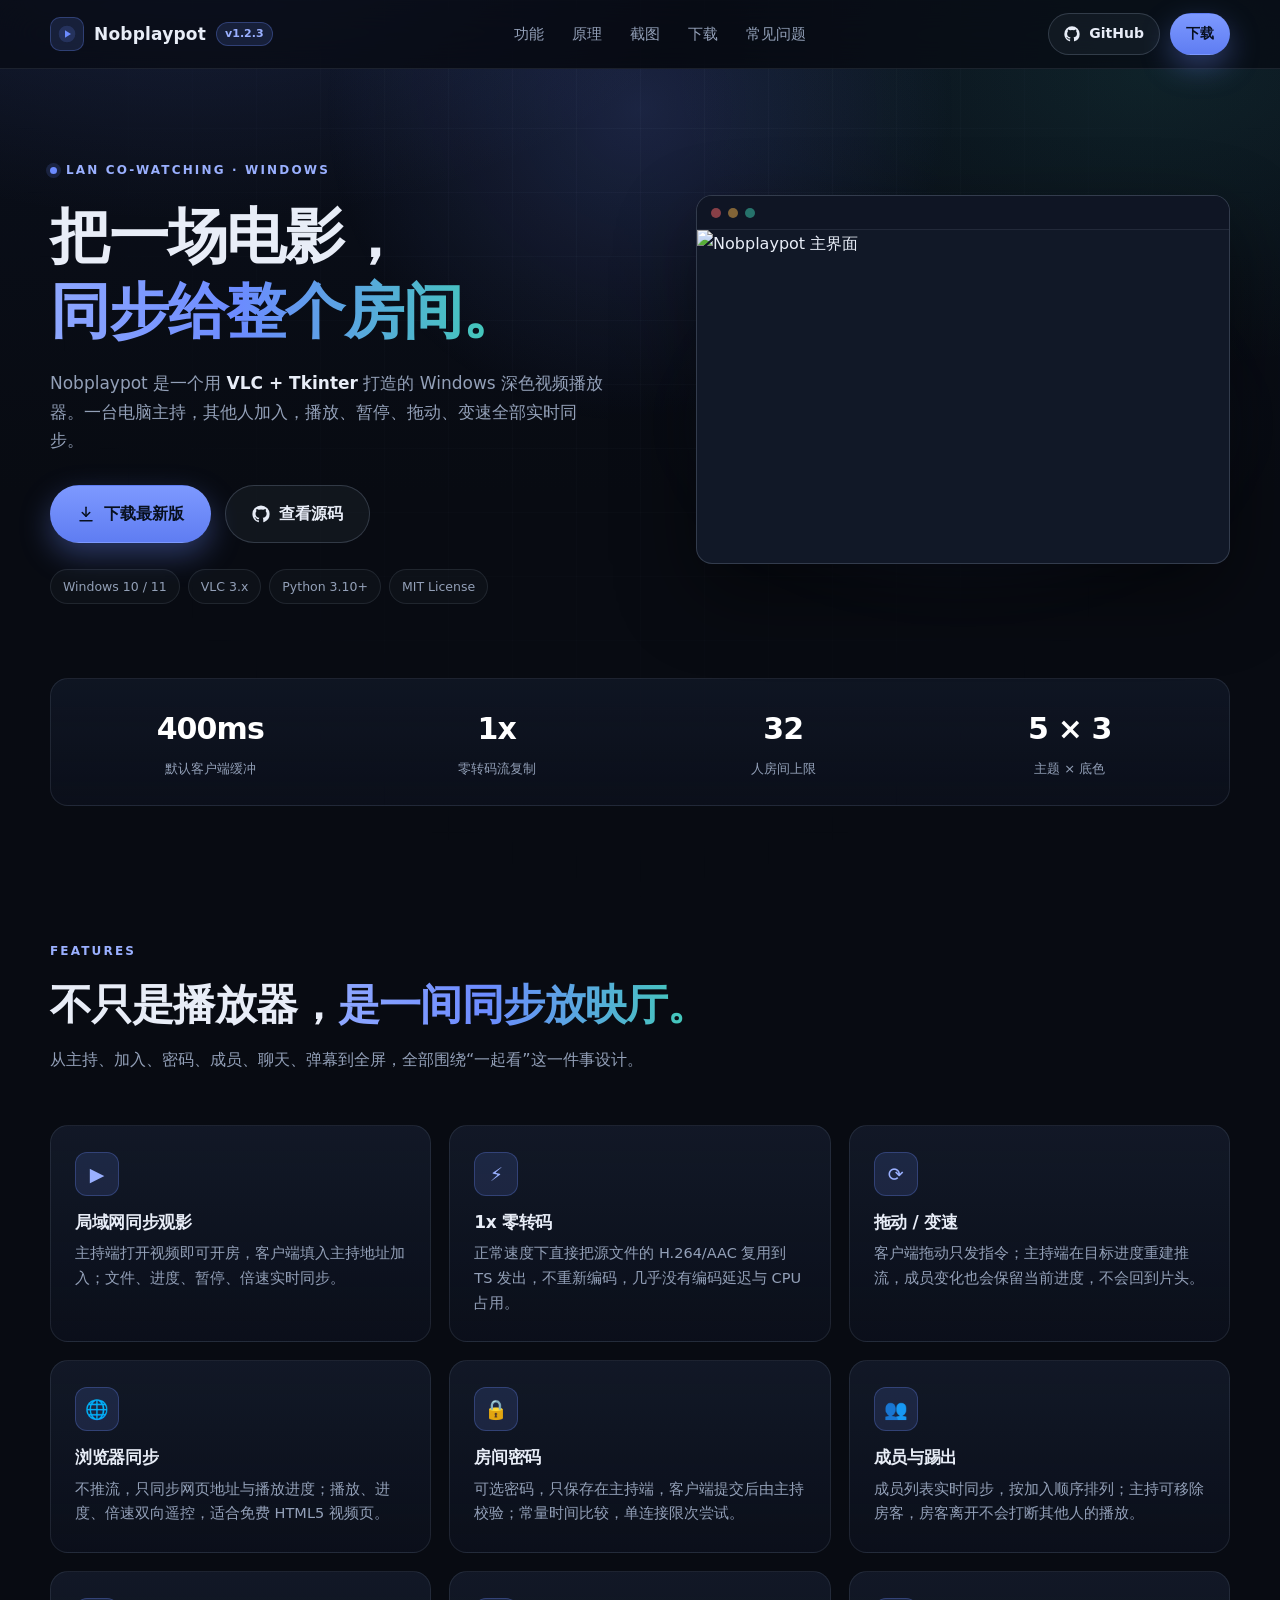
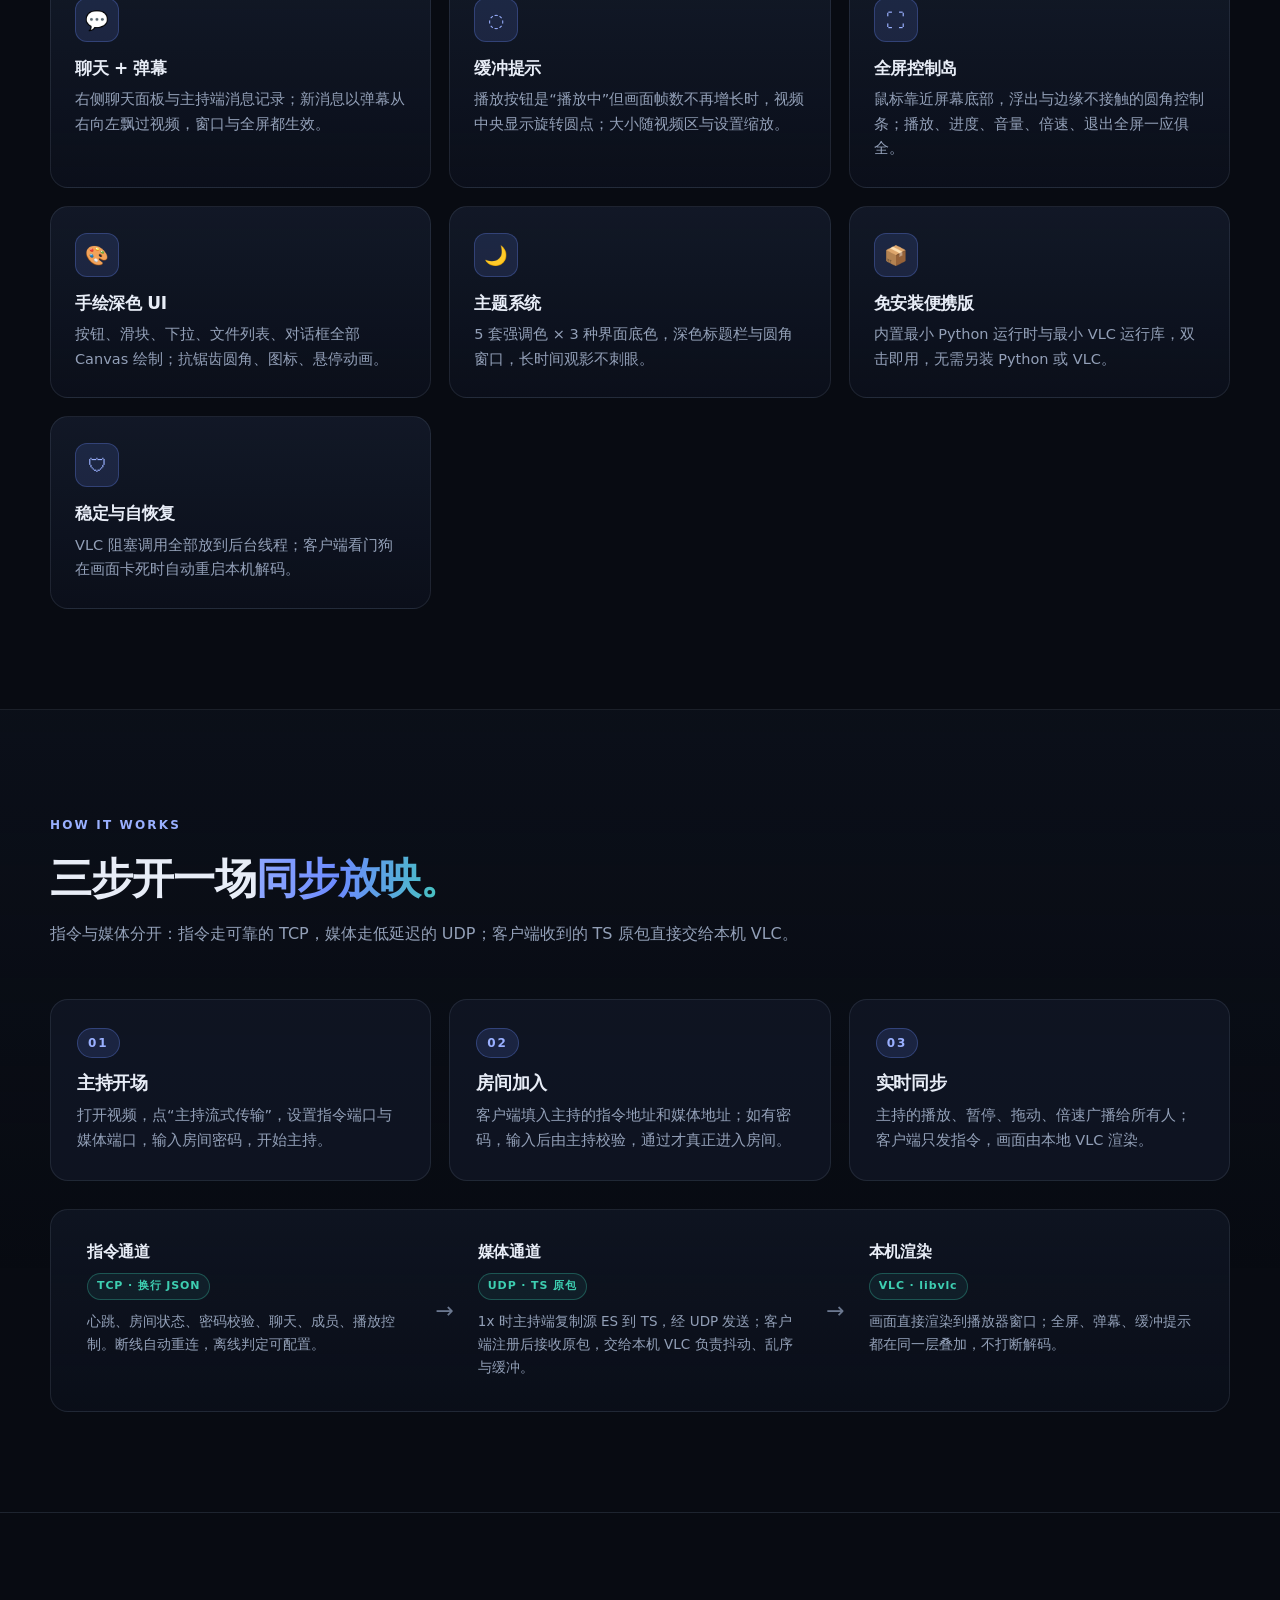
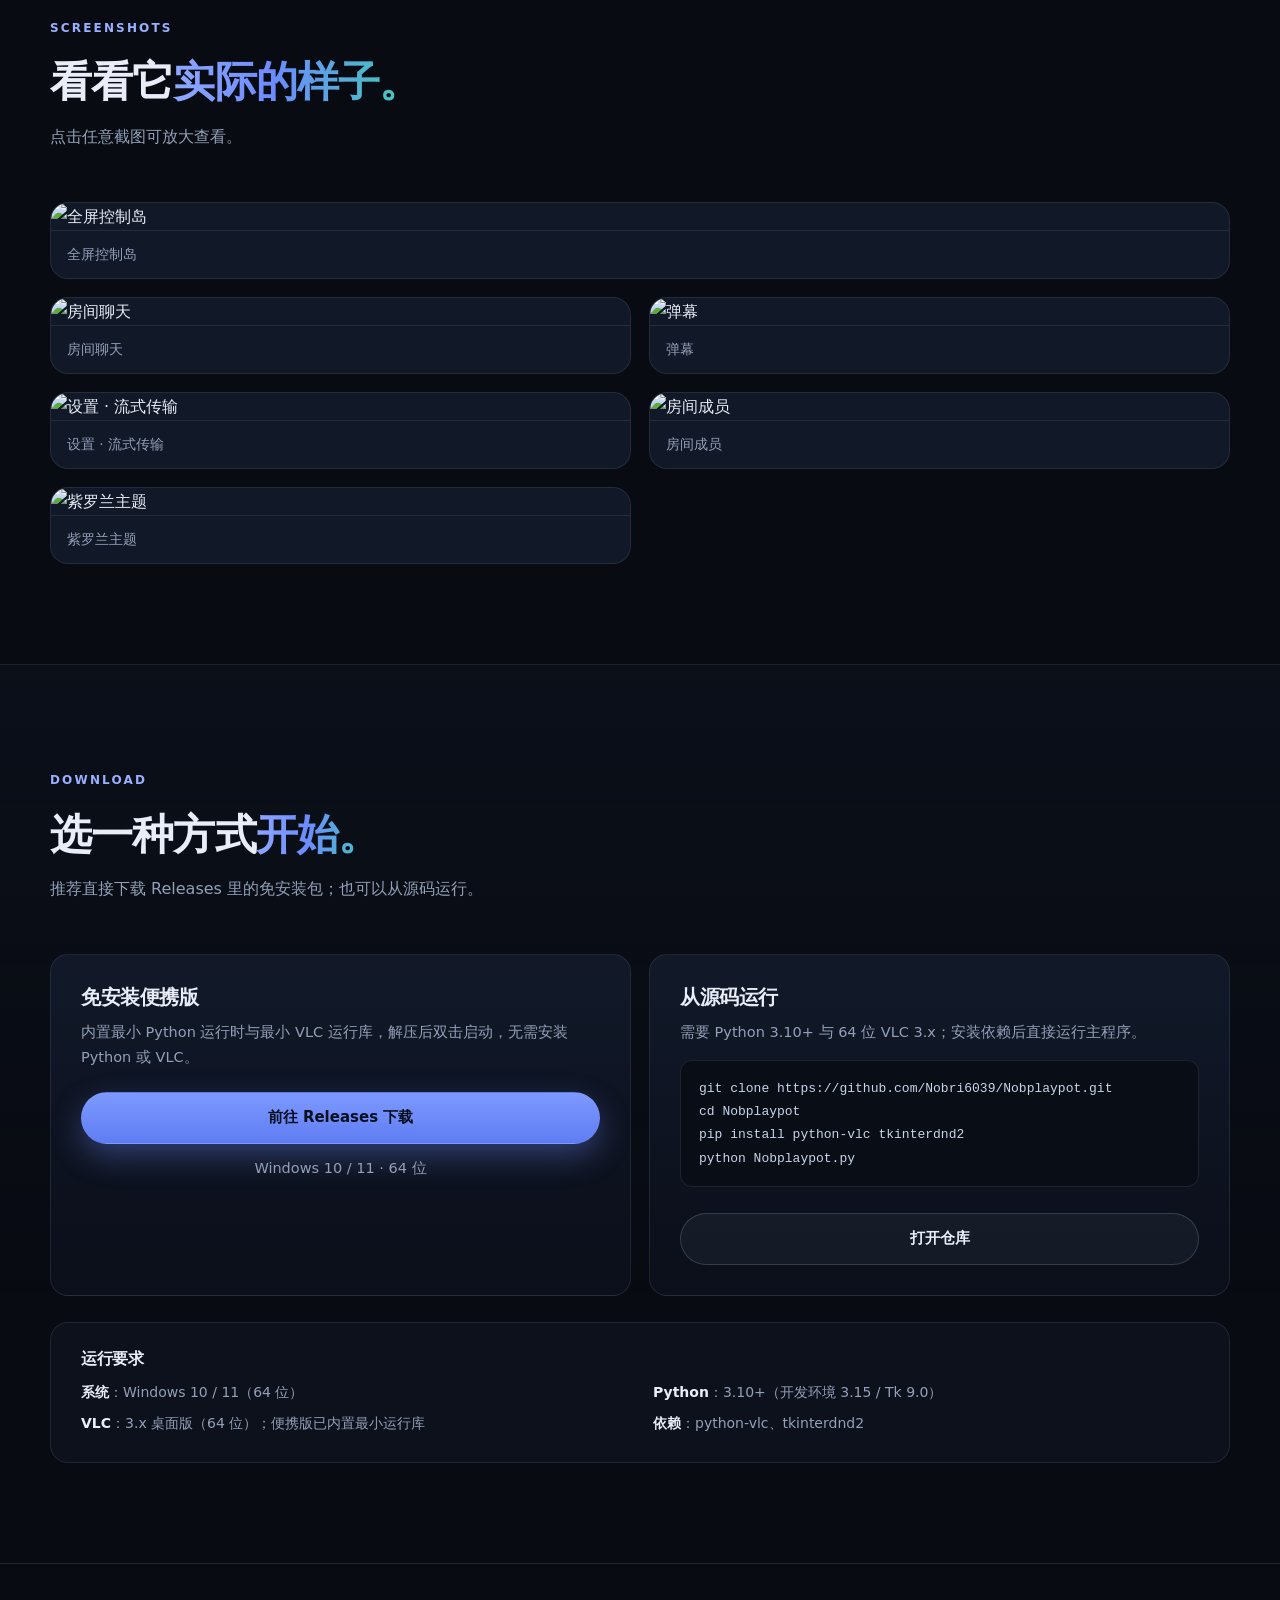
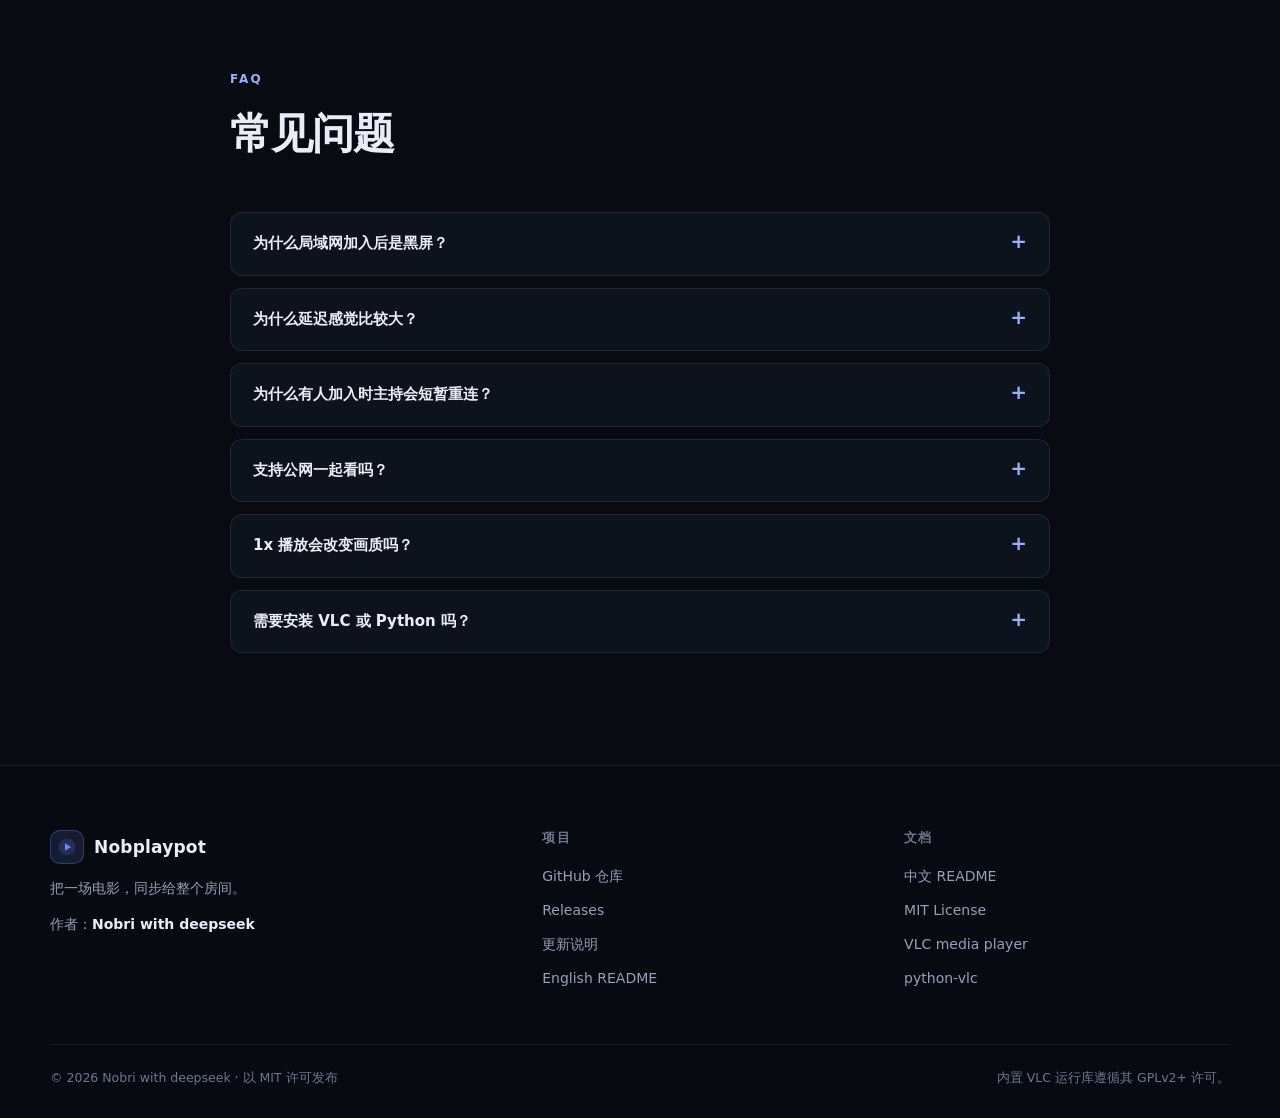
==== commit 5c1e45cd: "merge origin/main: keep browser sync + v1.2.3" ====
--- a/docs/index.html
+++ b/docs/index.html
@@ -151,7 +151,7 @@
         <p class="section-sub">点击任意截图可放大查看。</p>
       </header>
       <div class="gallery">
-        <figure class="shot reveal"><img src="https://raw.githubusercontent.com/Nobri6039/Nobplaypot/main/screenshots/fullscreen-dock.png" alt="全屏控制岛" loading="lazy"><figcaption>全屏控制岛</figcaption></figure>
+        <figure class="shot shot--wide reveal"><img src="https://raw.githubusercontent.com/Nobri6039/Nobplaypot/main/screenshots/fullscreen-dock.png" alt="全屏控制岛" loading="lazy"><figcaption>全屏控制岛</figcaption></figure>
         <figure class="shot reveal"><img src="https://raw.githubusercontent.com/Nobri6039/Nobplaypot/main/screenshots/chat_main_host.png" alt="房间聊天" loading="lazy"><figcaption>房间聊天</figcaption></figure>
         <figure class="shot reveal"><img src="https://raw.githubusercontent.com/Nobri6039/Nobplaypot/main/screenshots/danmaku_window.png" alt="弹幕" loading="lazy"><figcaption>弹幕</figcaption></figure>
         <figure class="shot reveal"><img src="https://raw.githubusercontent.com/Nobri6039/Nobplaypot/main/screenshots/settings.png" alt="设置 · 流式传输" loading="lazy"><figcaption>设置 · 流式传输</figcaption></figure>
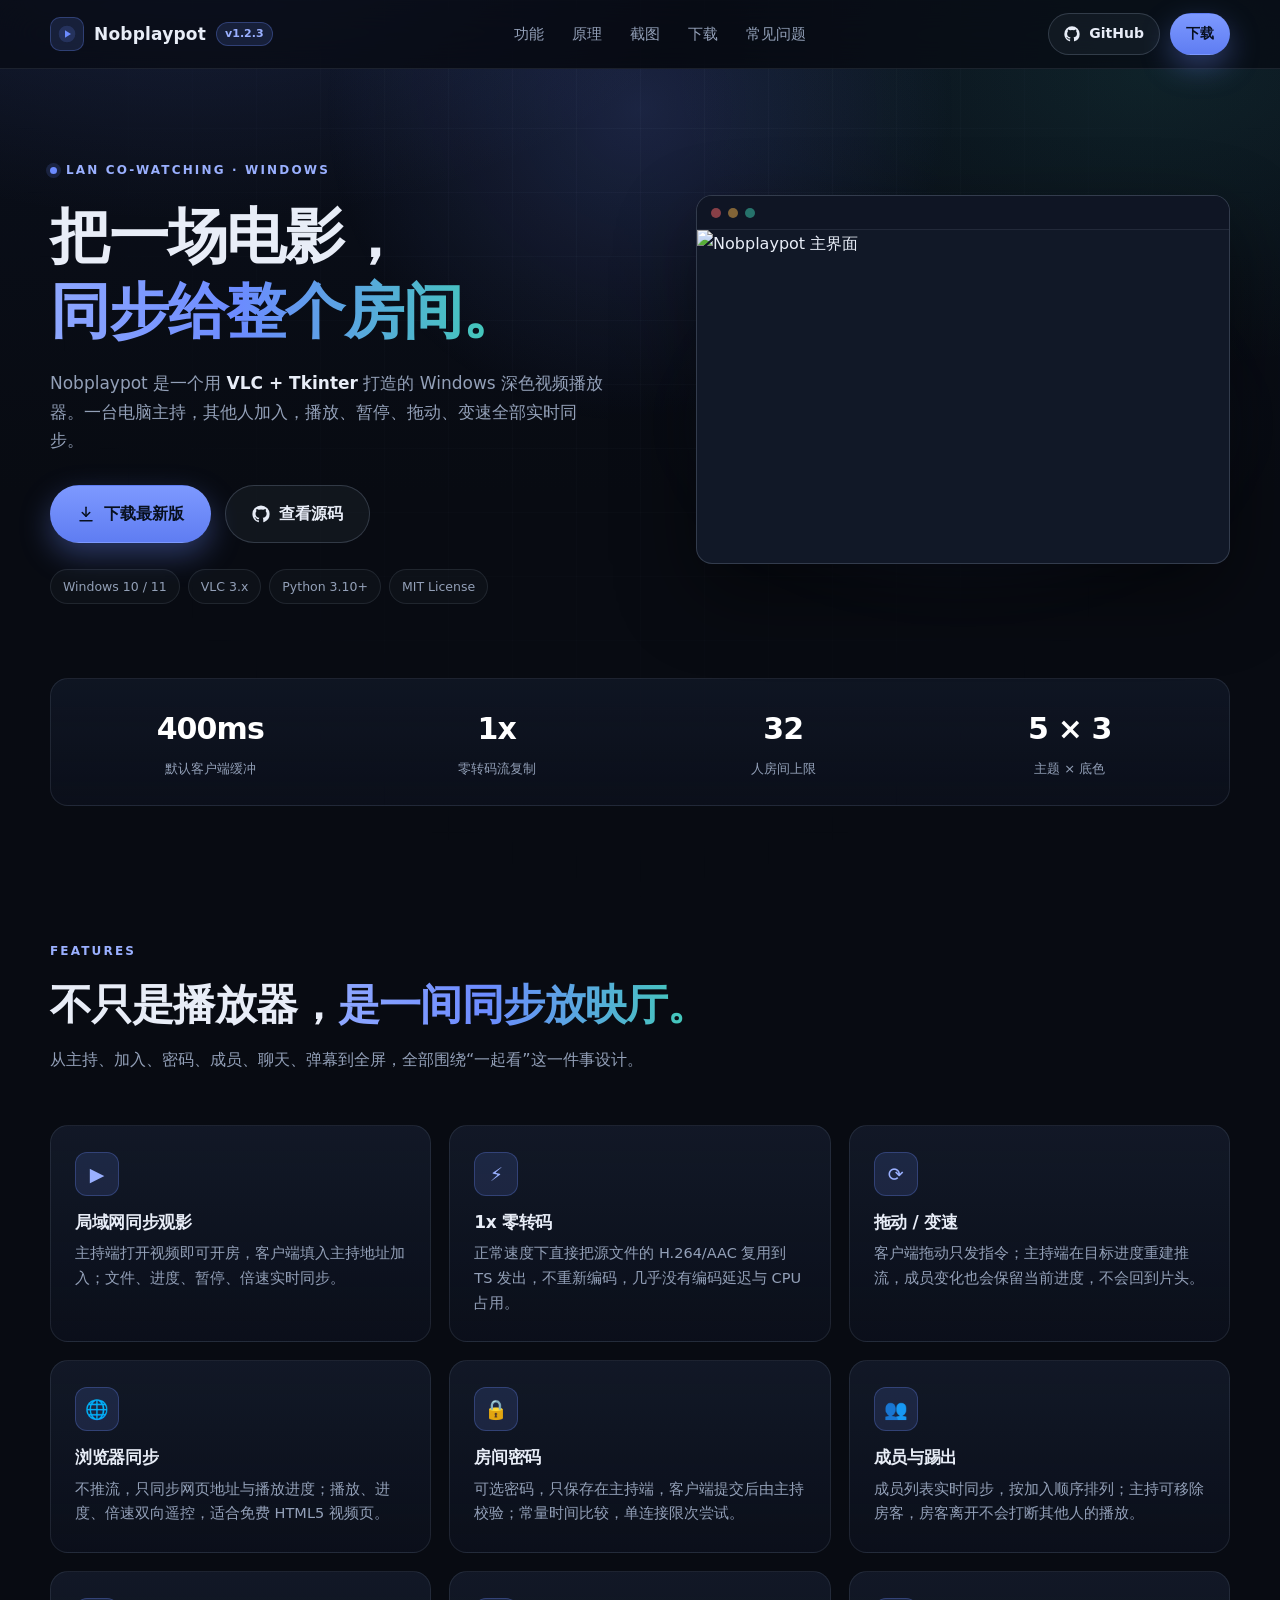
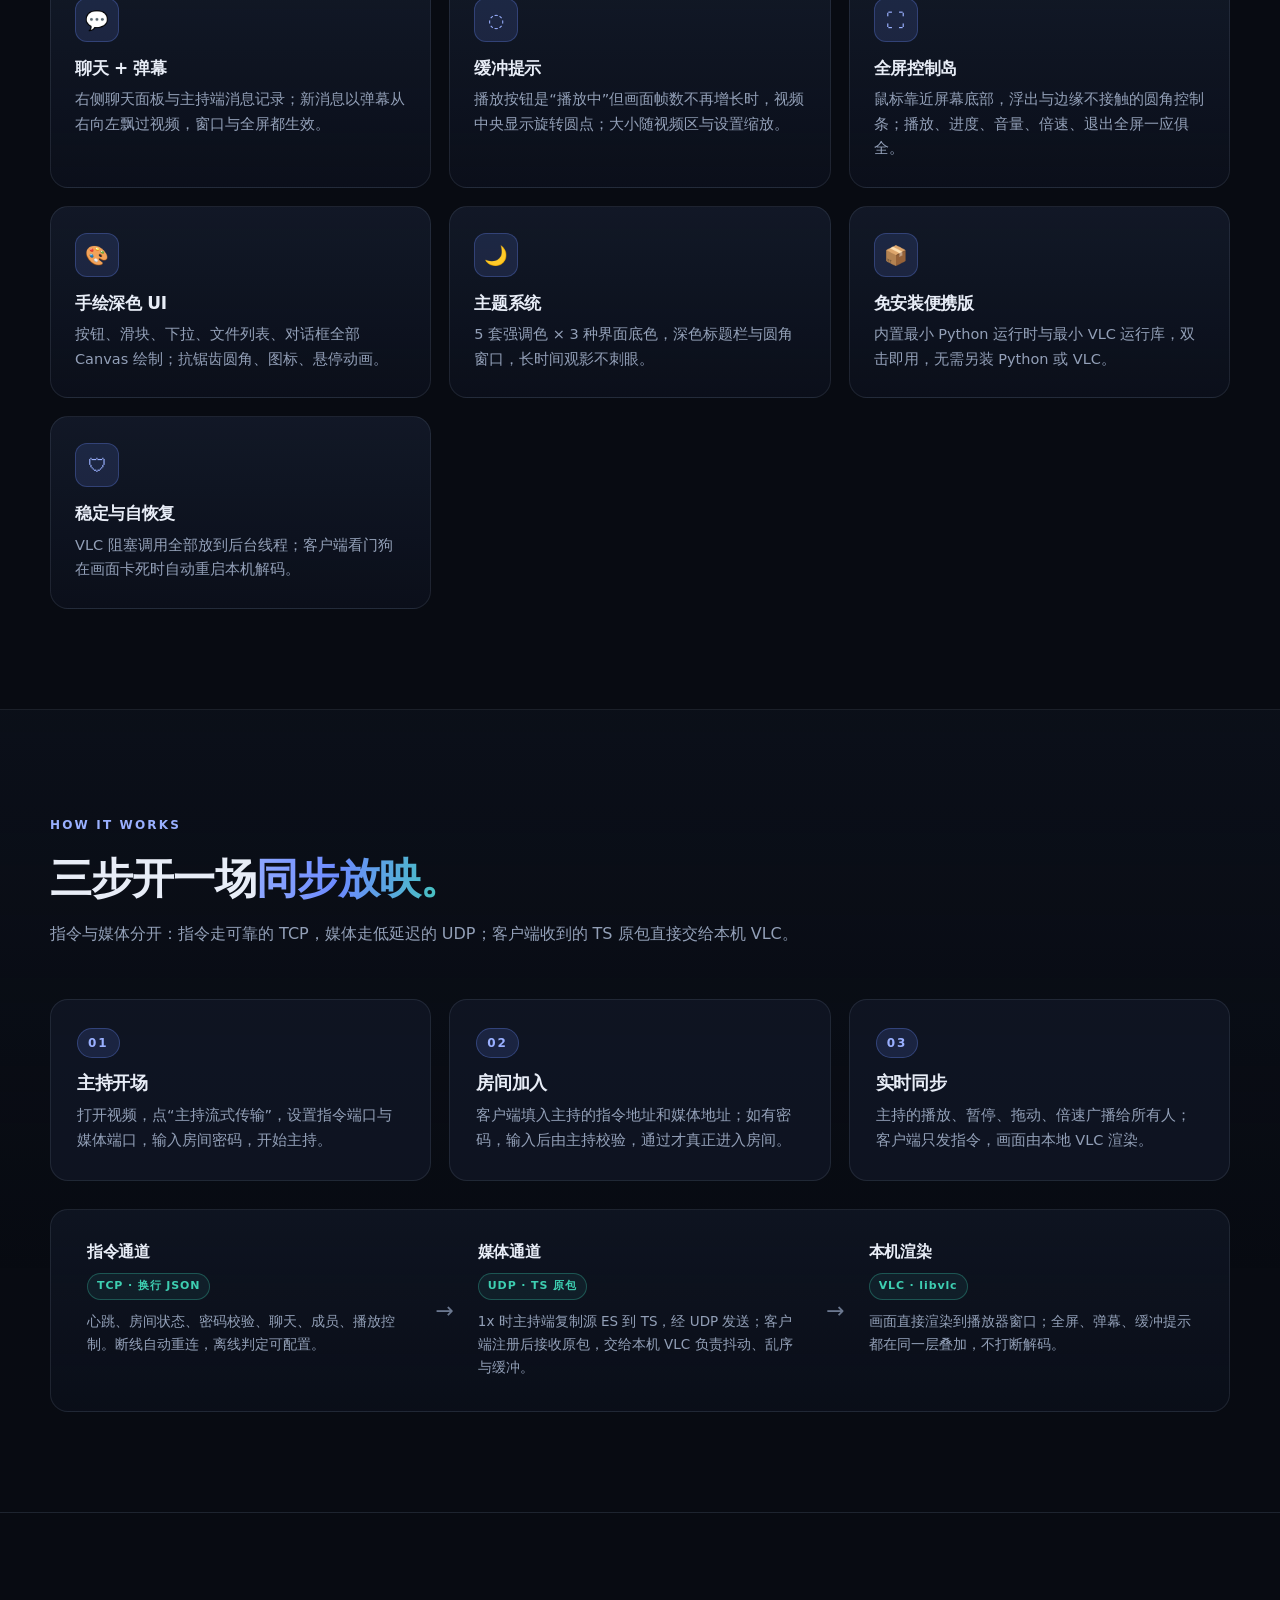
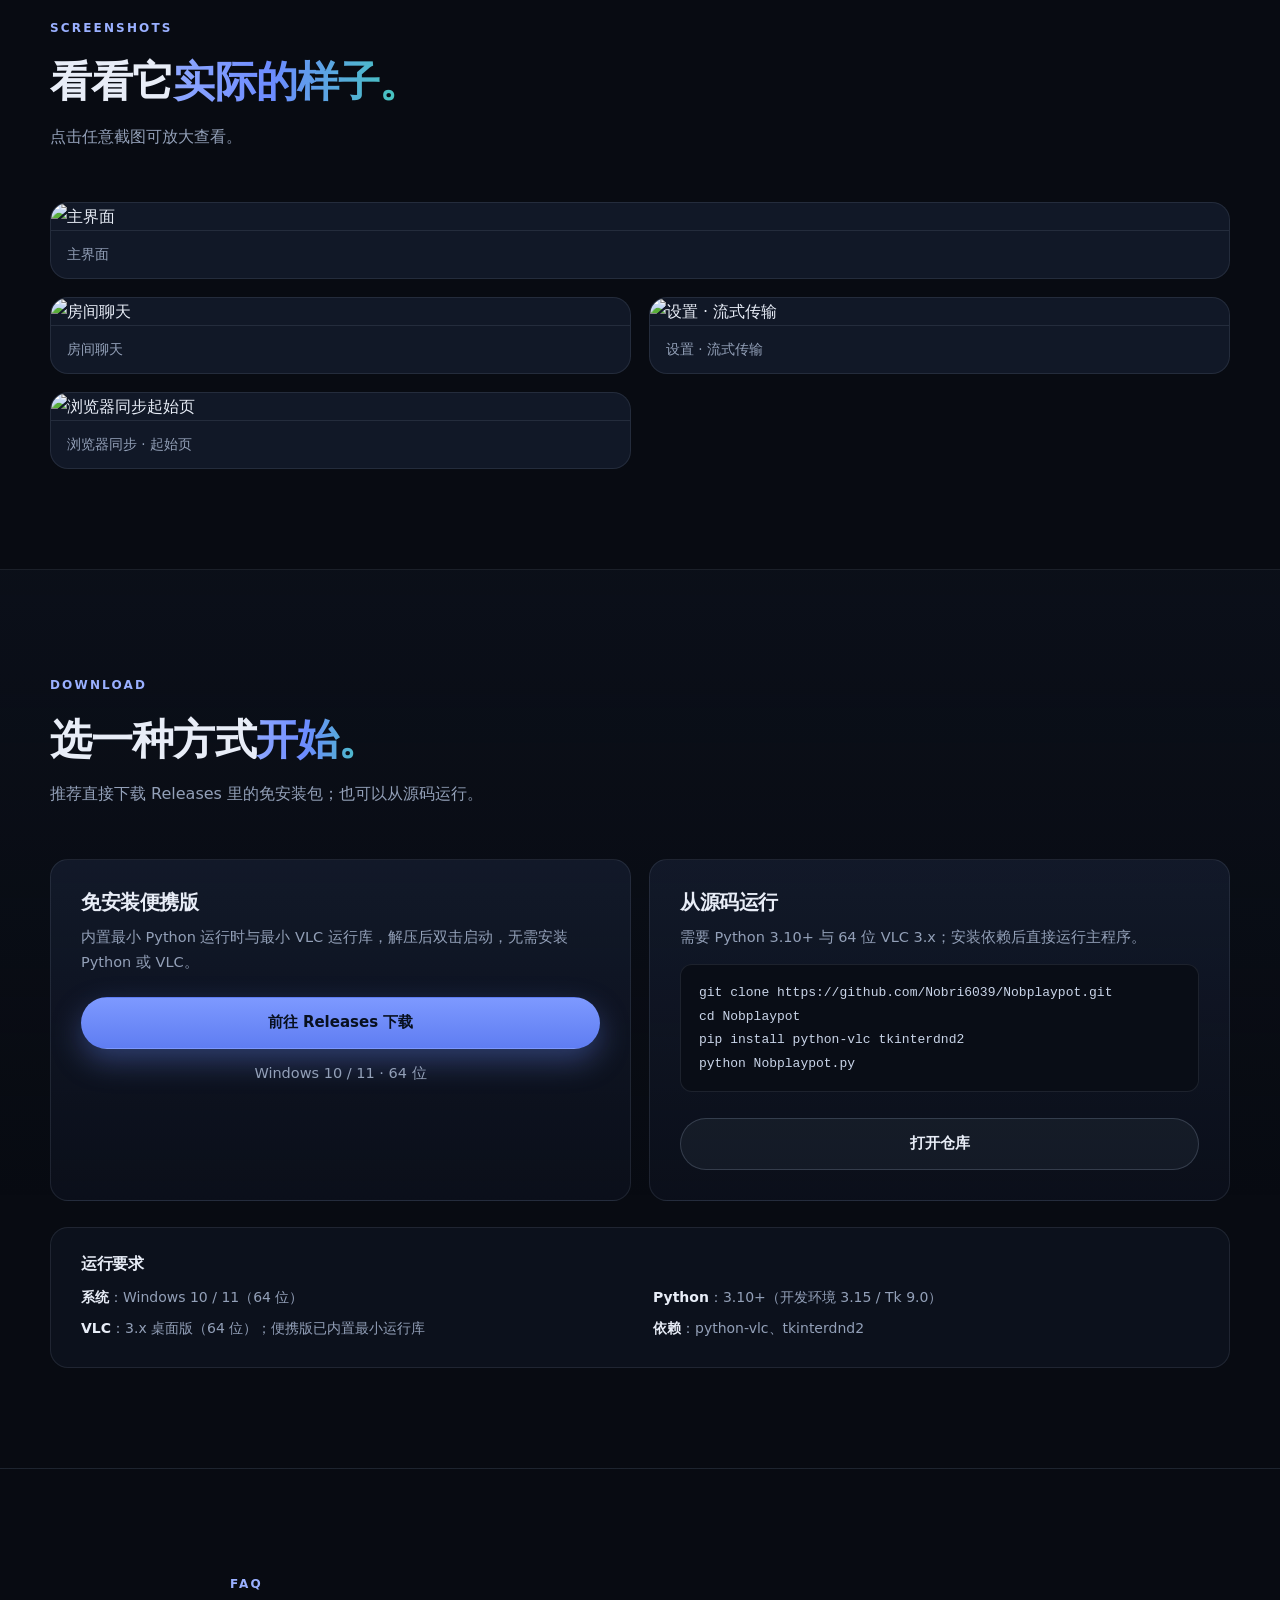
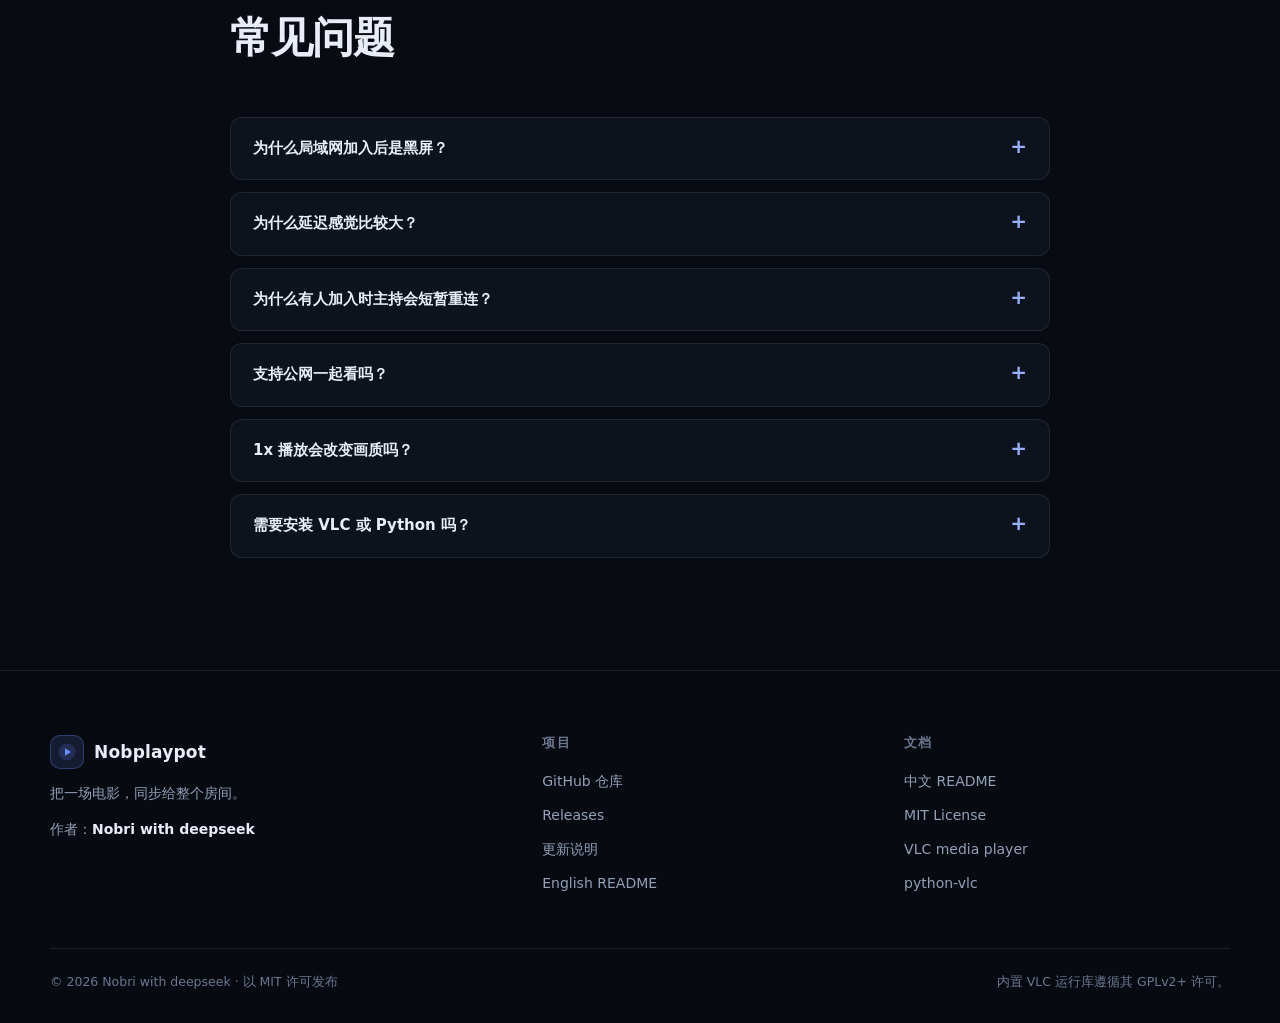
==== commit 53e7e71a: "docs: refresh screenshots, split zh/en sets, add browser sync start page" ====
--- a/docs/index.html
+++ b/docs/index.html
@@ -71,7 +71,7 @@
       <div class="hero-shot reveal reveal-delay-1">
         <div class="window-frame">
           <div class="window-bar"><span></span><span></span><span></span></div>
-          <img src="https://raw.githubusercontent.com/Nobri6039/Nobplaypot/main/screenshots/main.png" alt="Nobplaypot 主界面" width="1280" height="800" loading="eager">
+          <img src="https://raw.githubusercontent.com/Nobri6039/Nobplaypot/main/screenshots/zh/main.png" alt="Nobplaypot 主界面" width="1280" height="800" loading="eager">
         </div>
         <div class="hero-shot-glow" aria-hidden="true"></div>
       </div>
@@ -151,15 +151,11 @@
         <p class="section-sub">点击任意截图可放大查看。</p>
       </header>
       <div class="gallery">
-        <figure class="shot shot--wide reveal"><img src="https://raw.githubusercontent.com/Nobri6039/Nobplaypot/main/screenshots/fullscreen-dock.png" alt="全屏控制岛" loading="lazy"><figcaption>全屏控制岛</figcaption></figure>
-        <figure class="shot reveal"><img src="https://raw.githubusercontent.com/Nobri6039/Nobplaypot/main/screenshots/chat_main_host.png" alt="房间聊天" loading="lazy"><figcaption>房间聊天</figcaption></figure>
-        <figure class="shot reveal"><img src="https://raw.githubusercontent.com/Nobri6039/Nobplaypot/main/screenshots/danmaku_window.png" alt="弹幕" loading="lazy"><figcaption>弹幕</figcaption></figure>
-        <figure class="shot reveal"><img src="https://raw.githubusercontent.com/Nobri6039/Nobplaypot/main/screenshots/settings.png" alt="设置 · 流式传输" loading="lazy"><figcaption>设置 · 流式传输</figcaption></figure>
-        <figure class="shot reveal"><img src="https://raw.githubusercontent.com/Nobri6039/Nobplaypot/main/screenshots/room_members_host.png" alt="房间成员" loading="lazy"><figcaption>房间成员</figcaption></figure>
-        <figure class="shot reveal"><img src="https://raw.githubusercontent.com/Nobri6039/Nobplaypot/main/screenshots/theme-violet.png" alt="紫罗兰主题" loading="lazy"><figcaption>紫罗兰主题</figcaption></figure>
-      </div>
-    </div>
-  </section>
+        <figure class="shot shot--wide reveal"><img src="https://raw.githubusercontent.com/Nobri6039/Nobplaypot/main/screenshots/zh/main.png" alt="主界面" loading="lazy"><figcaption>主界面</figcaption></figure>
+        <figure class="shot reveal"><img src="https://raw.githubusercontent.com/Nobri6039/Nobplaypot/main/screenshots/zh/chat.png" alt="房间聊天" loading="lazy"><figcaption>房间聊天</figcaption></figure>
+        <figure class="shot reveal"><img src="https://raw.githubusercontent.com/Nobri6039/Nobplaypot/main/screenshots/zh/settings.png" alt="设置 · 流式传输" loading="lazy"><figcaption>设置 · 流式传输</figcaption></figure>
+        <figure class="shot reveal"><img src="https://raw.githubusercontent.com/Nobri6039/Nobplaypot/main/screenshots/zh/browser-sync.png" alt="浏览器同步起始页" loading="lazy"><figcaption>浏览器同步 · 起始页</figcaption></figure>
+      </section>
 
   <section class="section section-alt" id="download">
     <div class="container">
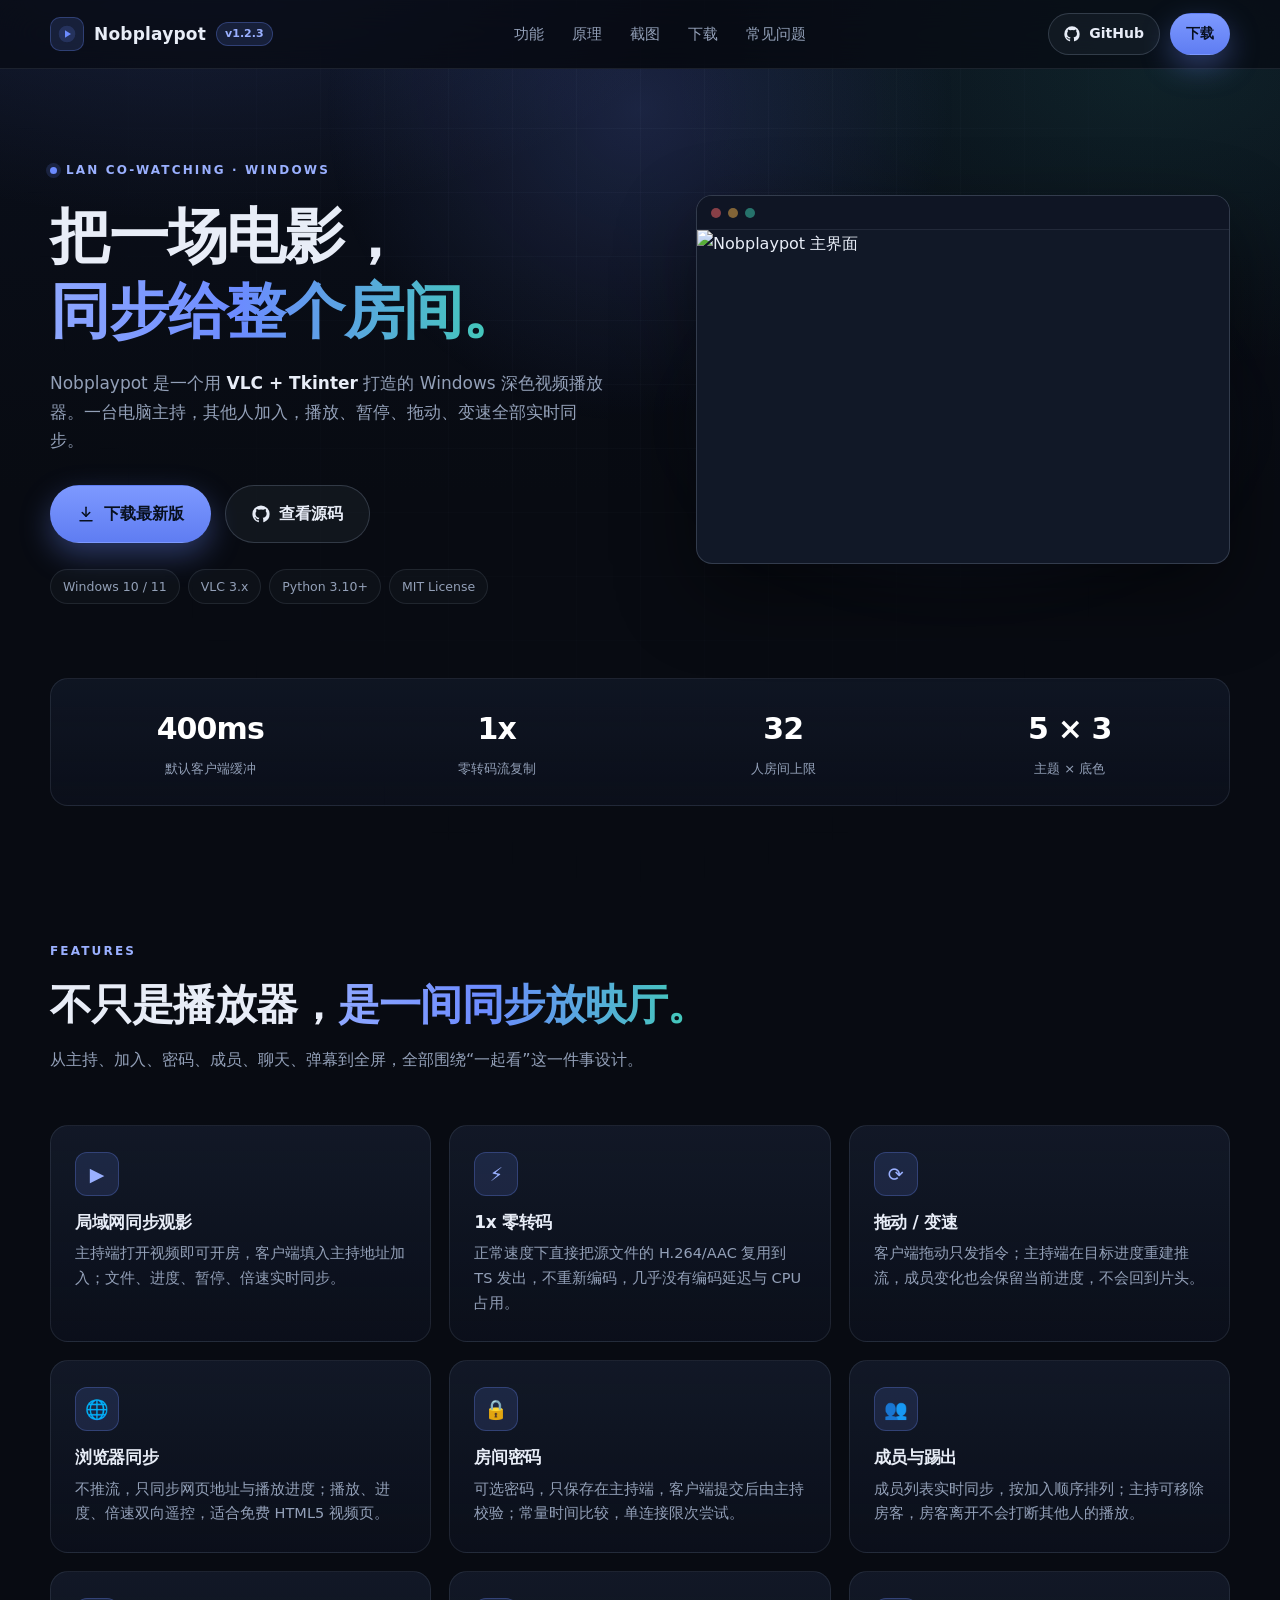
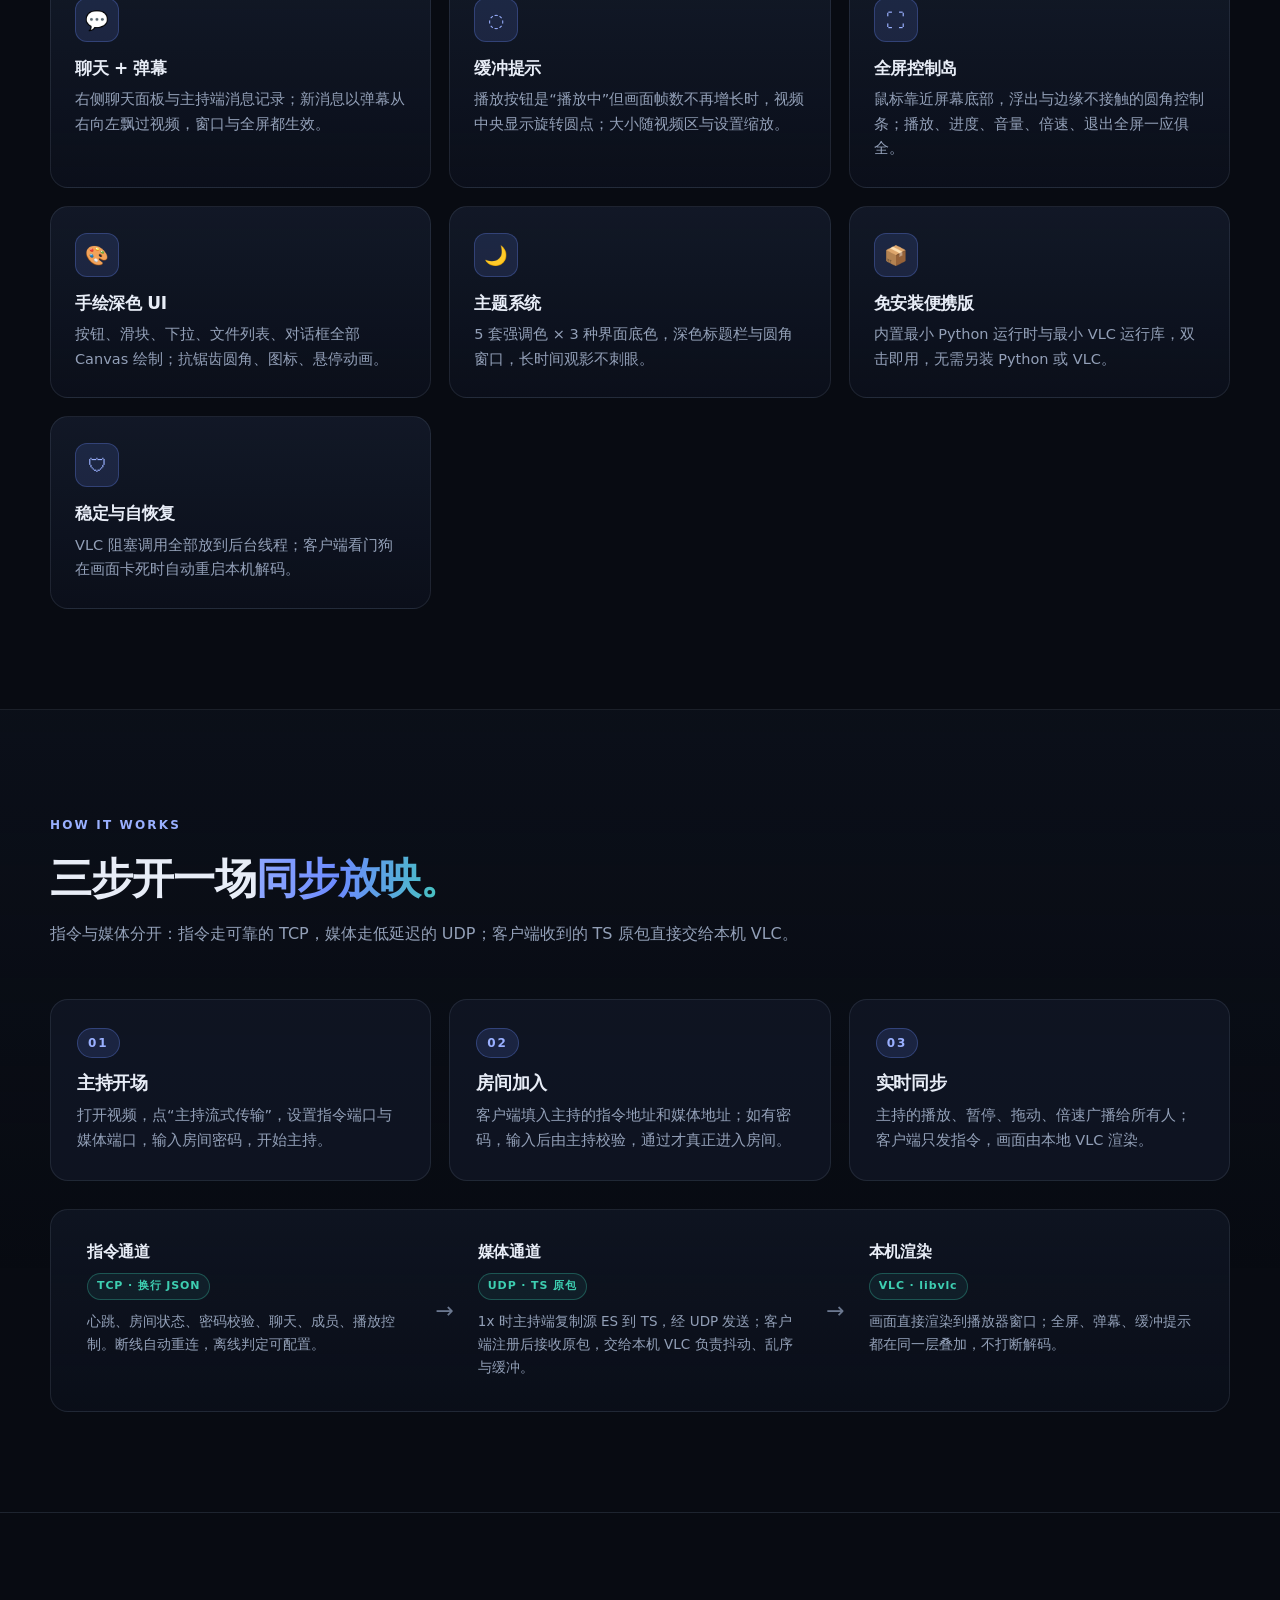
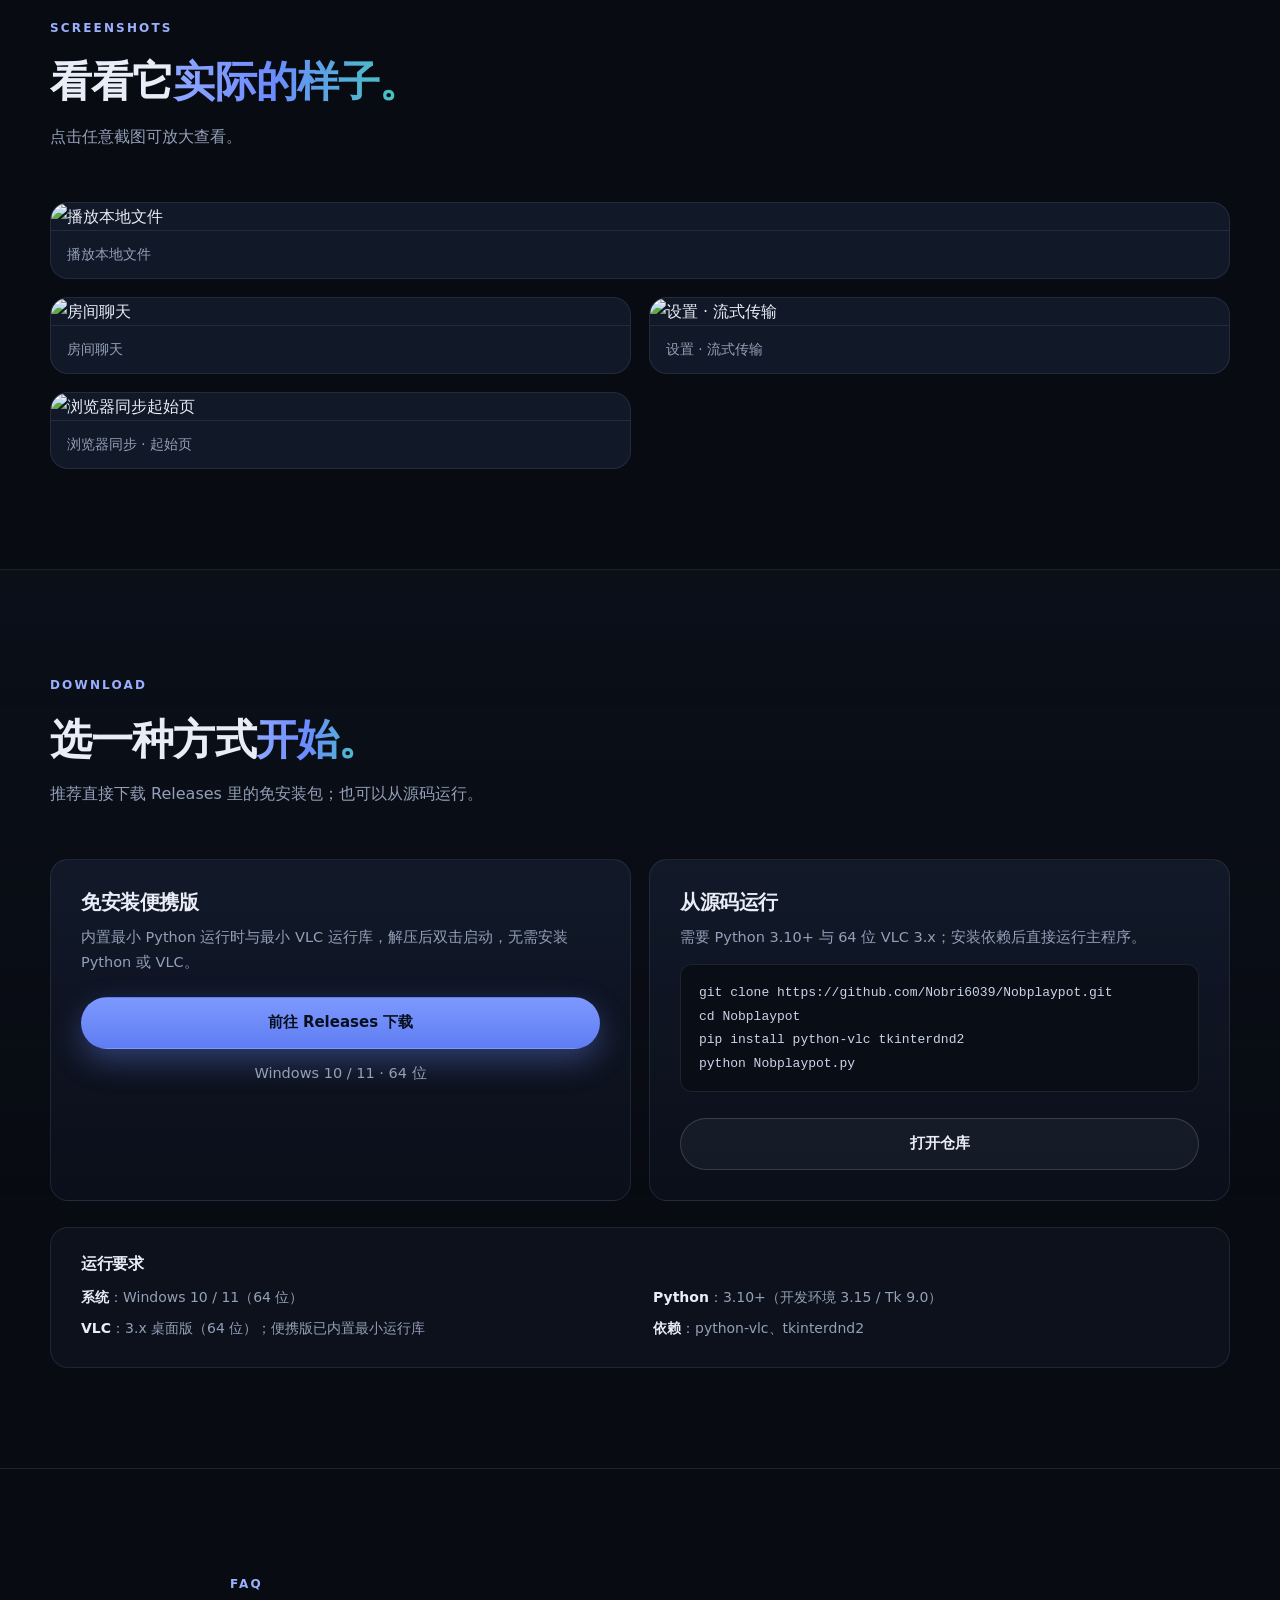
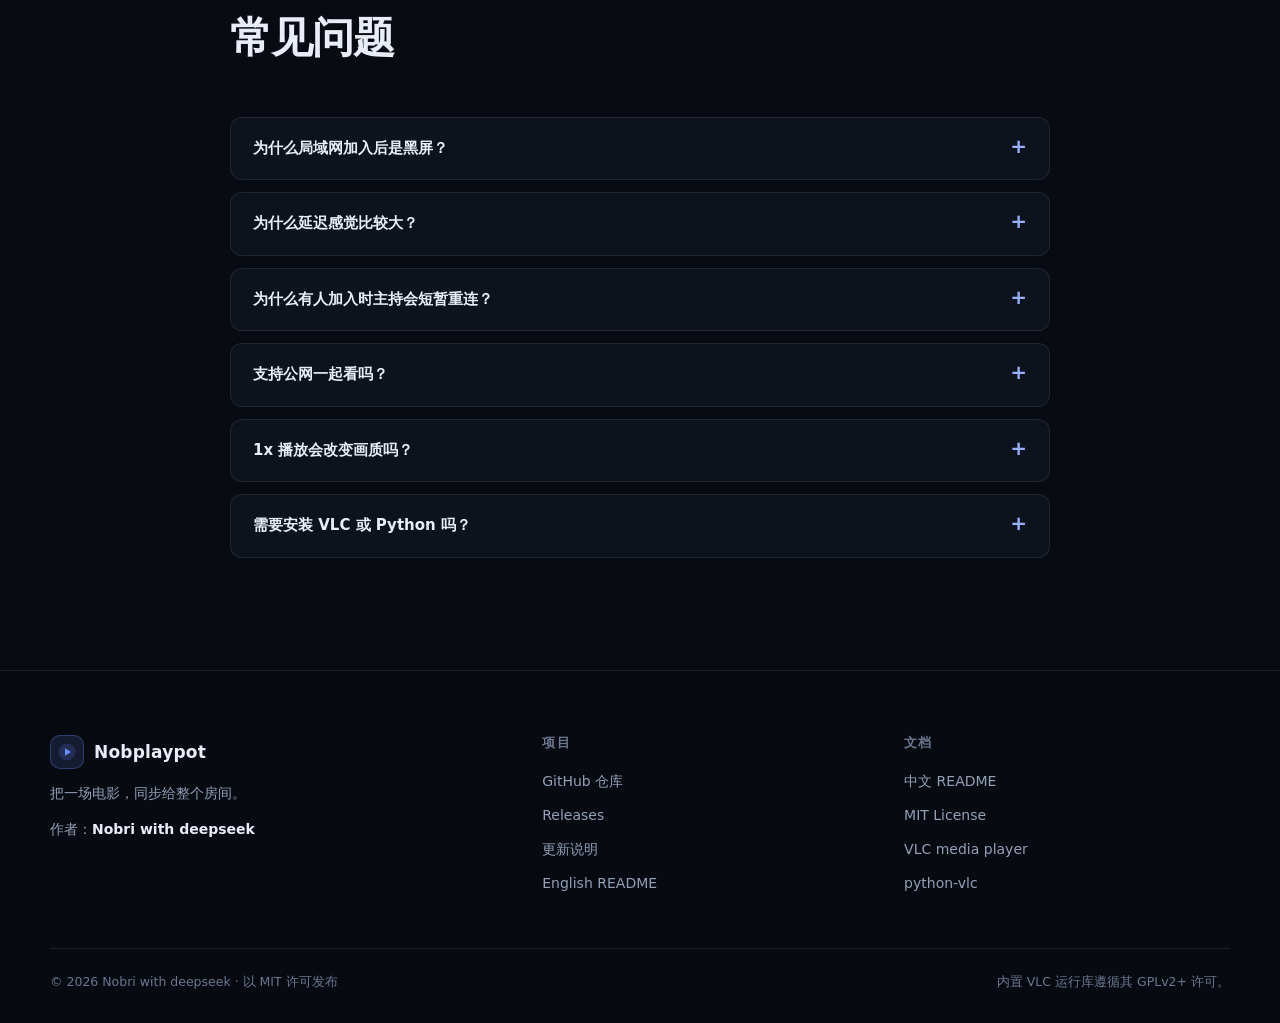
==== commit bb91941b: "docs: idle-state hero shot, localized chat screenshots, playing shot; i18n chat counter" ====
--- a/docs/index.html
+++ b/docs/index.html
@@ -151,7 +151,7 @@
         <p class="section-sub">点击任意截图可放大查看。</p>
       </header>
       <div class="gallery">
-        <figure class="shot shot--wide reveal"><img src="https://raw.githubusercontent.com/Nobri6039/Nobplaypot/main/screenshots/zh/main.png" alt="主界面" loading="lazy"><figcaption>主界面</figcaption></figure>
+        <figure class="shot shot--wide reveal"><img src="https://raw.githubusercontent.com/Nobri6039/Nobplaypot/main/screenshots/zh/playback.png" alt="播放本地文件" loading="lazy"><figcaption>播放本地文件</figcaption></figure>
         <figure class="shot reveal"><img src="https://raw.githubusercontent.com/Nobri6039/Nobplaypot/main/screenshots/zh/chat.png" alt="房间聊天" loading="lazy"><figcaption>房间聊天</figcaption></figure>
         <figure class="shot reveal"><img src="https://raw.githubusercontent.com/Nobri6039/Nobplaypot/main/screenshots/zh/settings.png" alt="设置 · 流式传输" loading="lazy"><figcaption>设置 · 流式传输</figcaption></figure>
         <figure class="shot reveal"><img src="https://raw.githubusercontent.com/Nobri6039/Nobplaypot/main/screenshots/zh/browser-sync.png" alt="浏览器同步起始页" loading="lazy"><figcaption>浏览器同步 · 起始页</figcaption></figure>
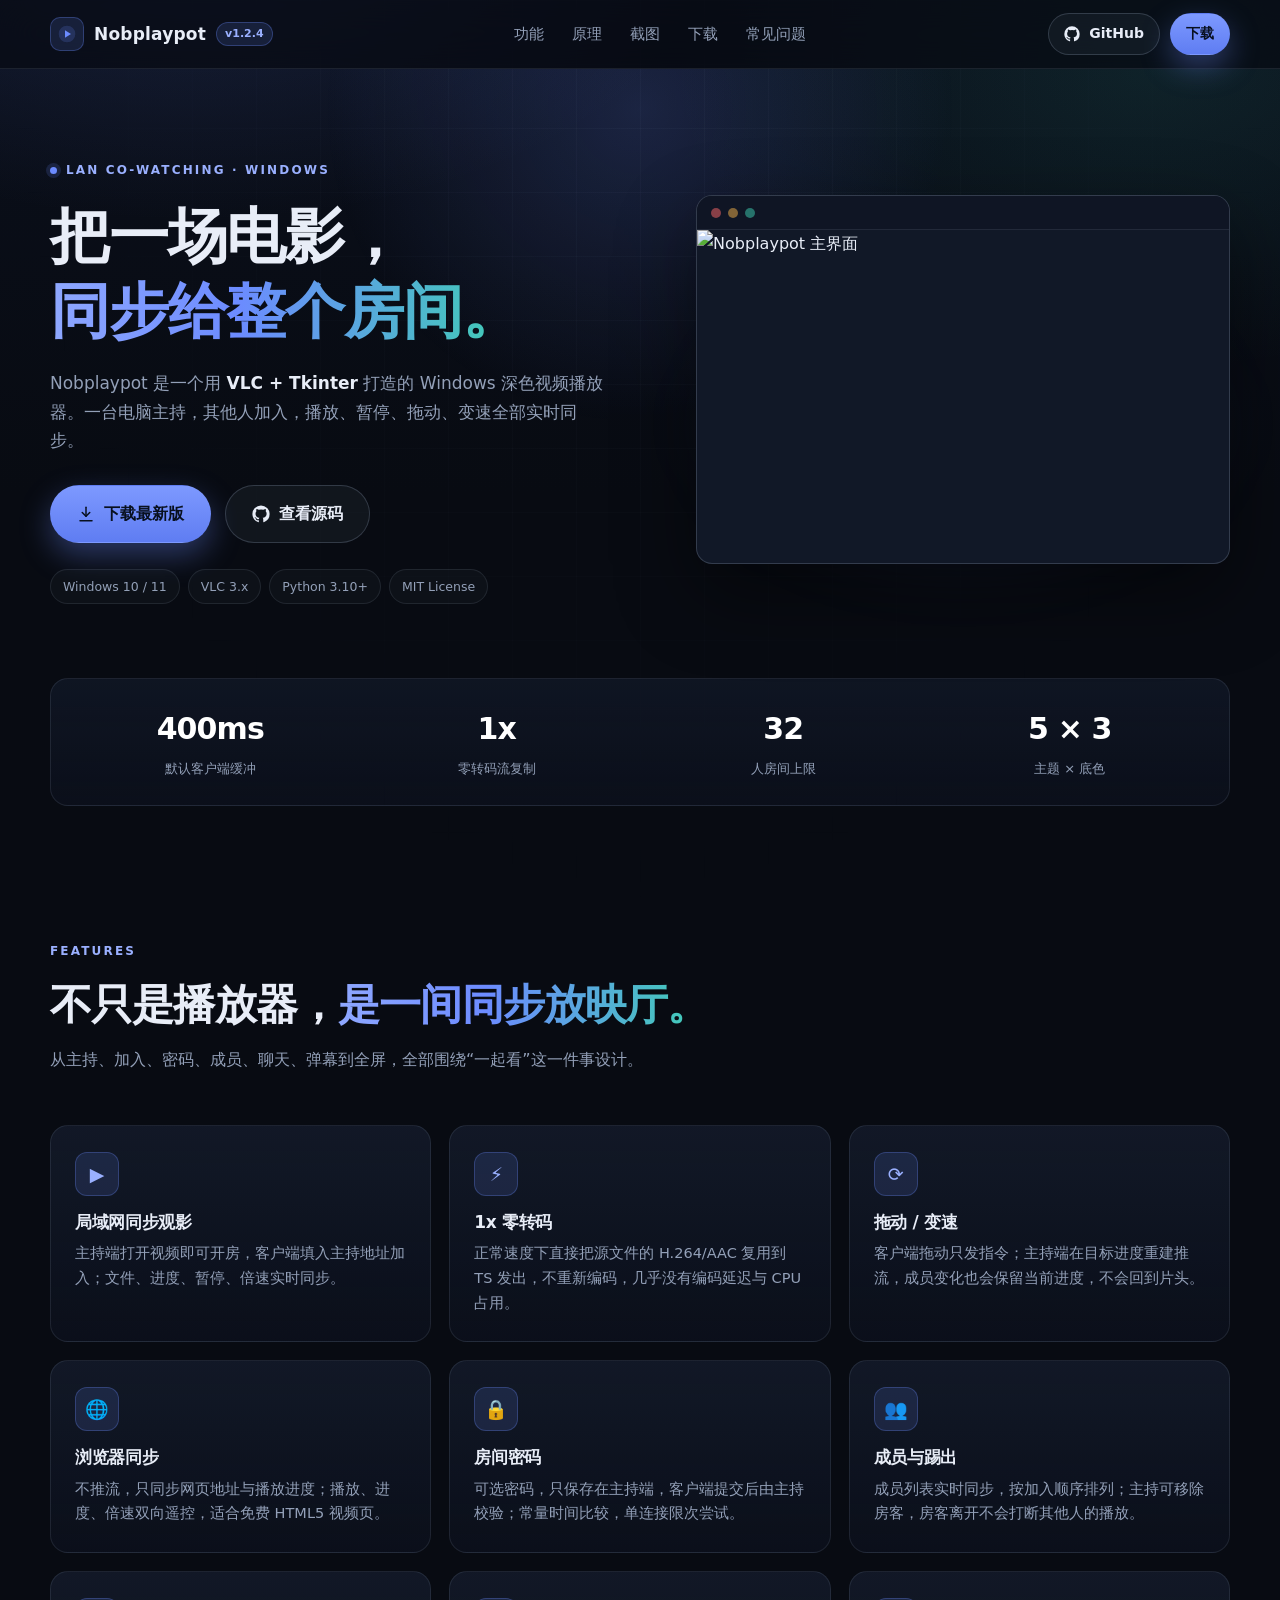
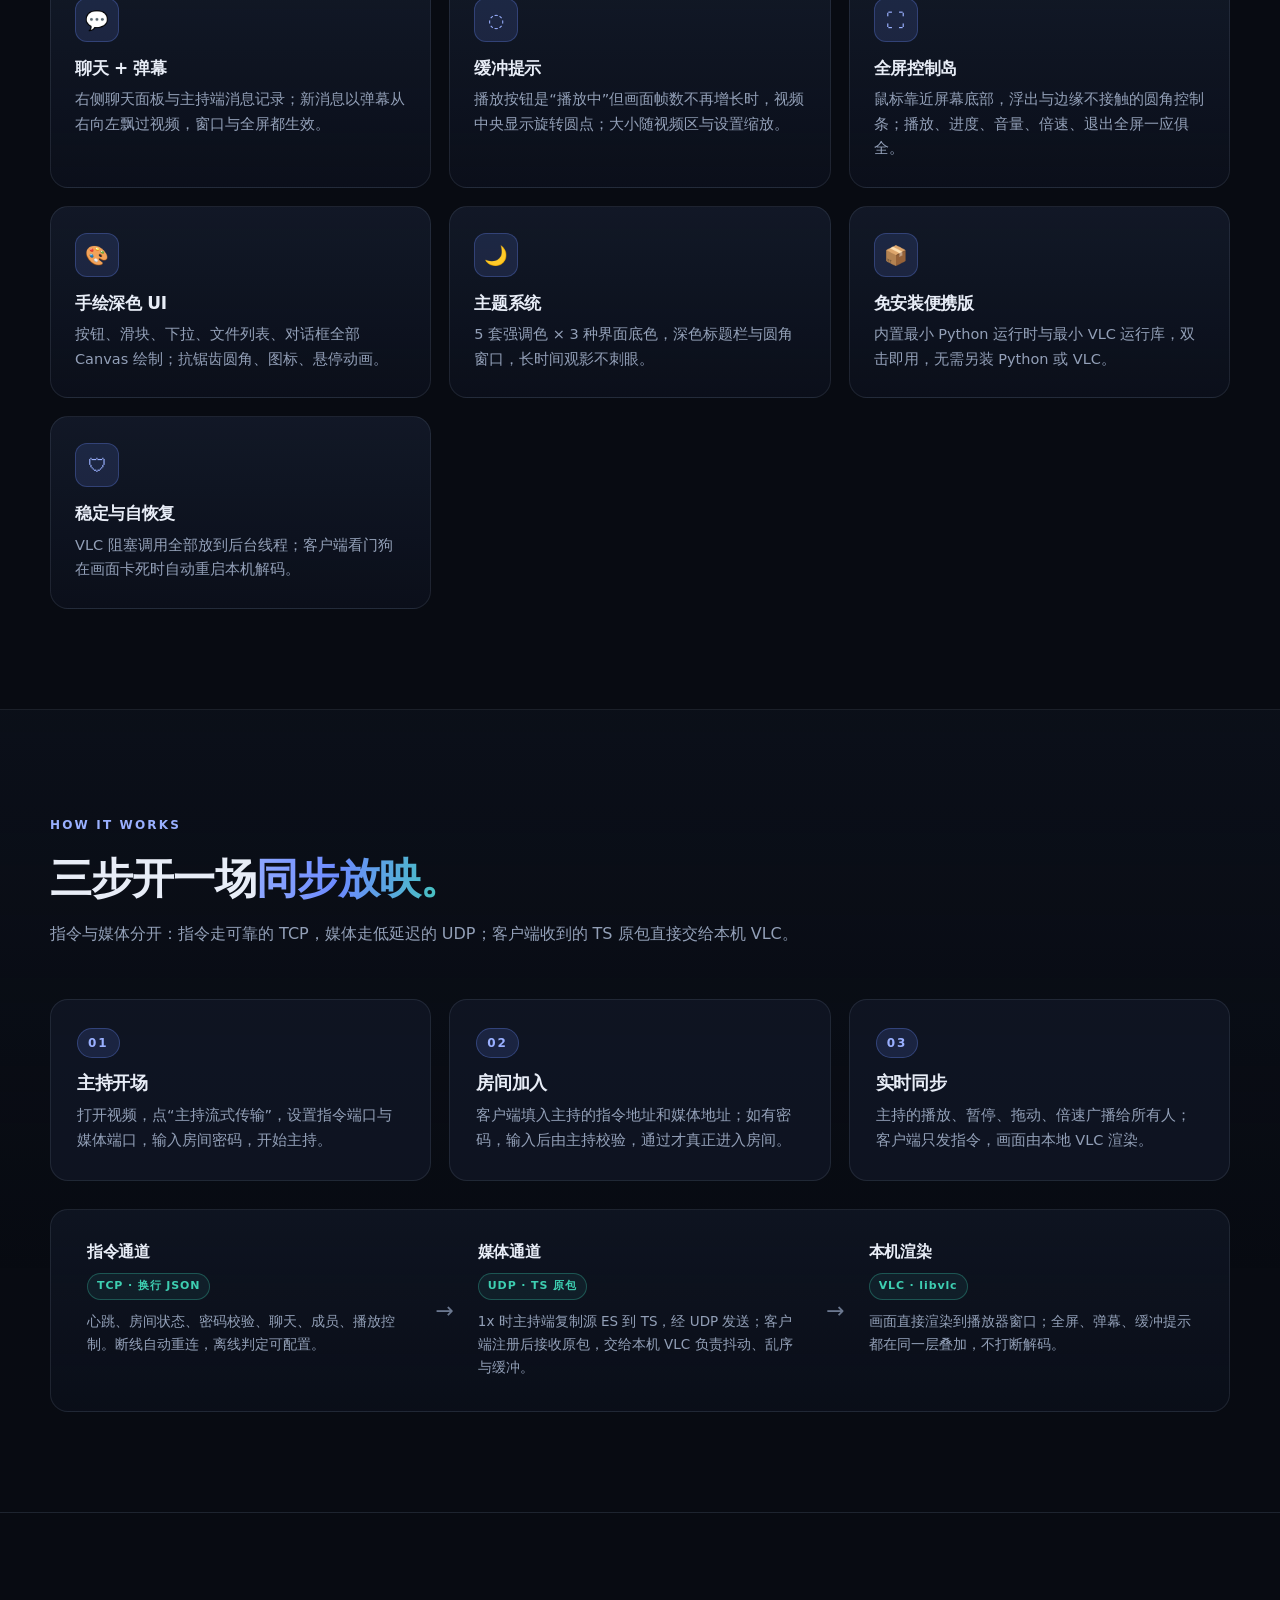
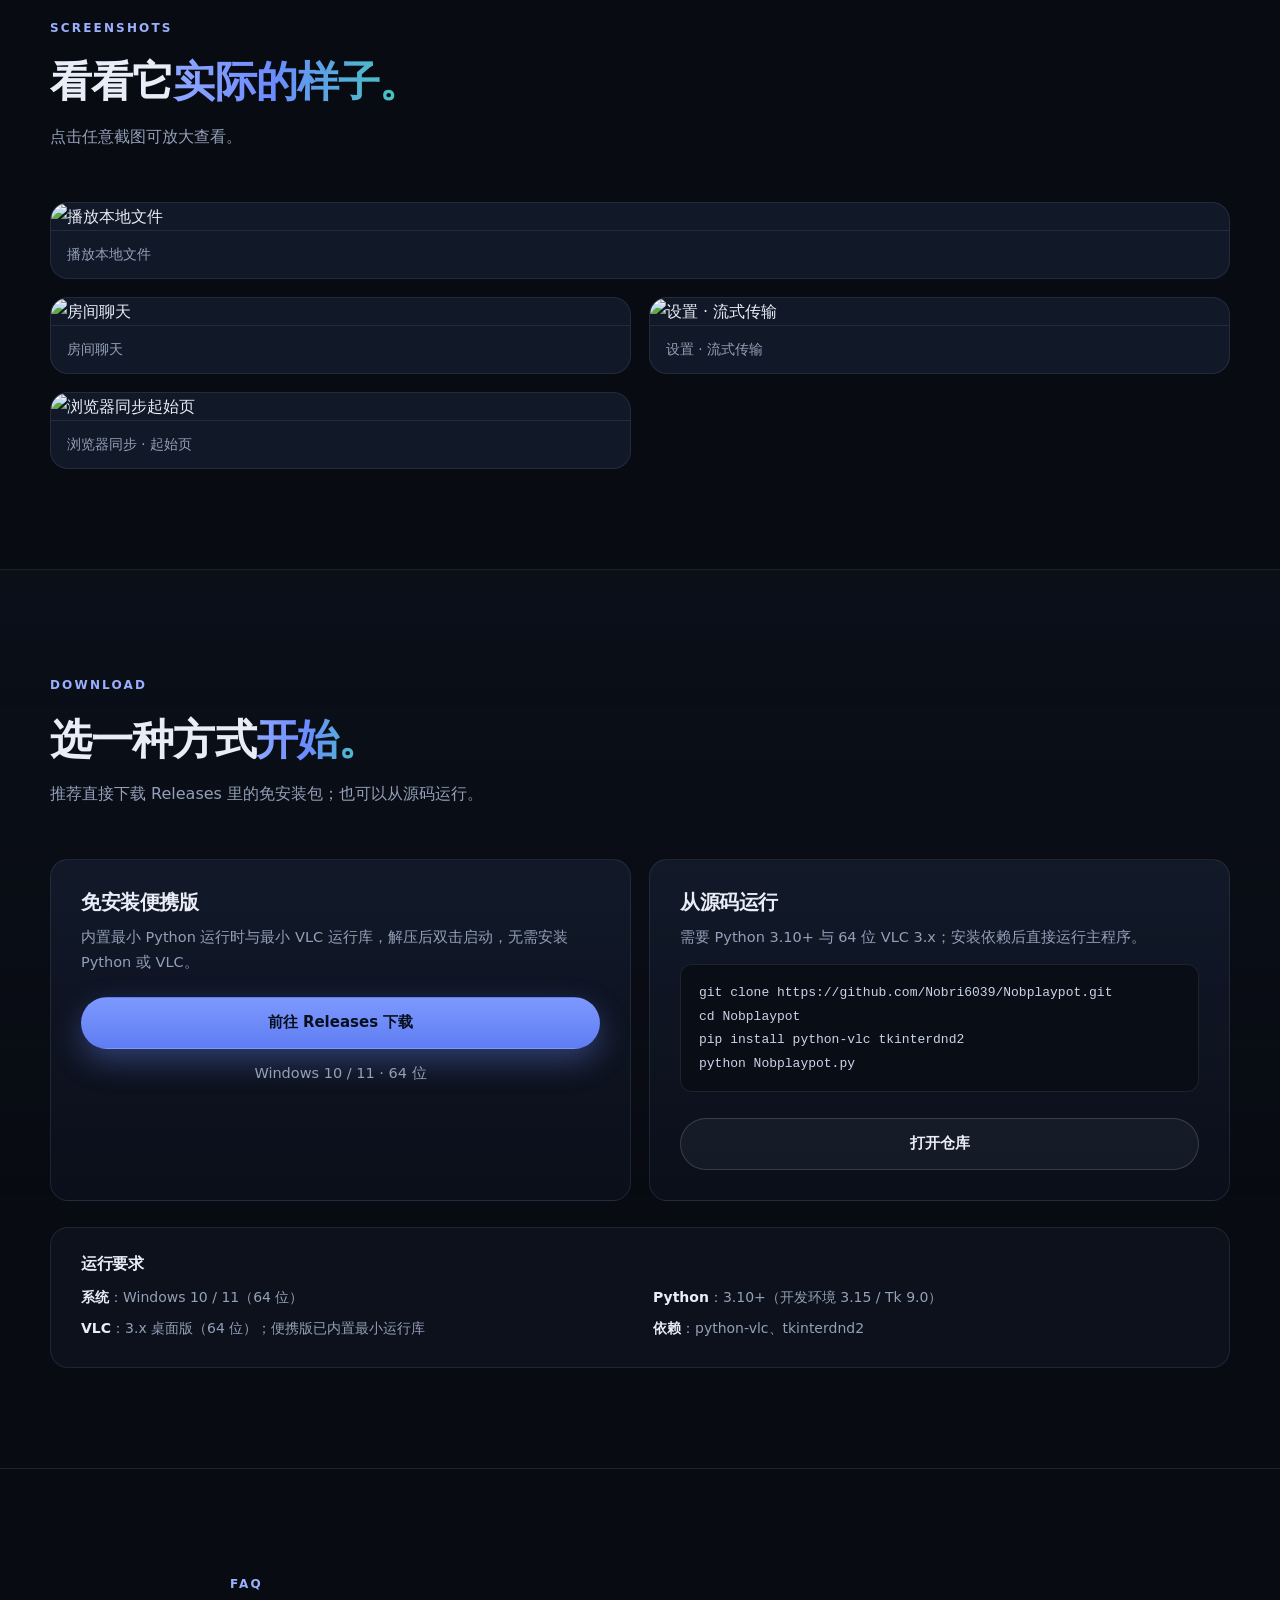
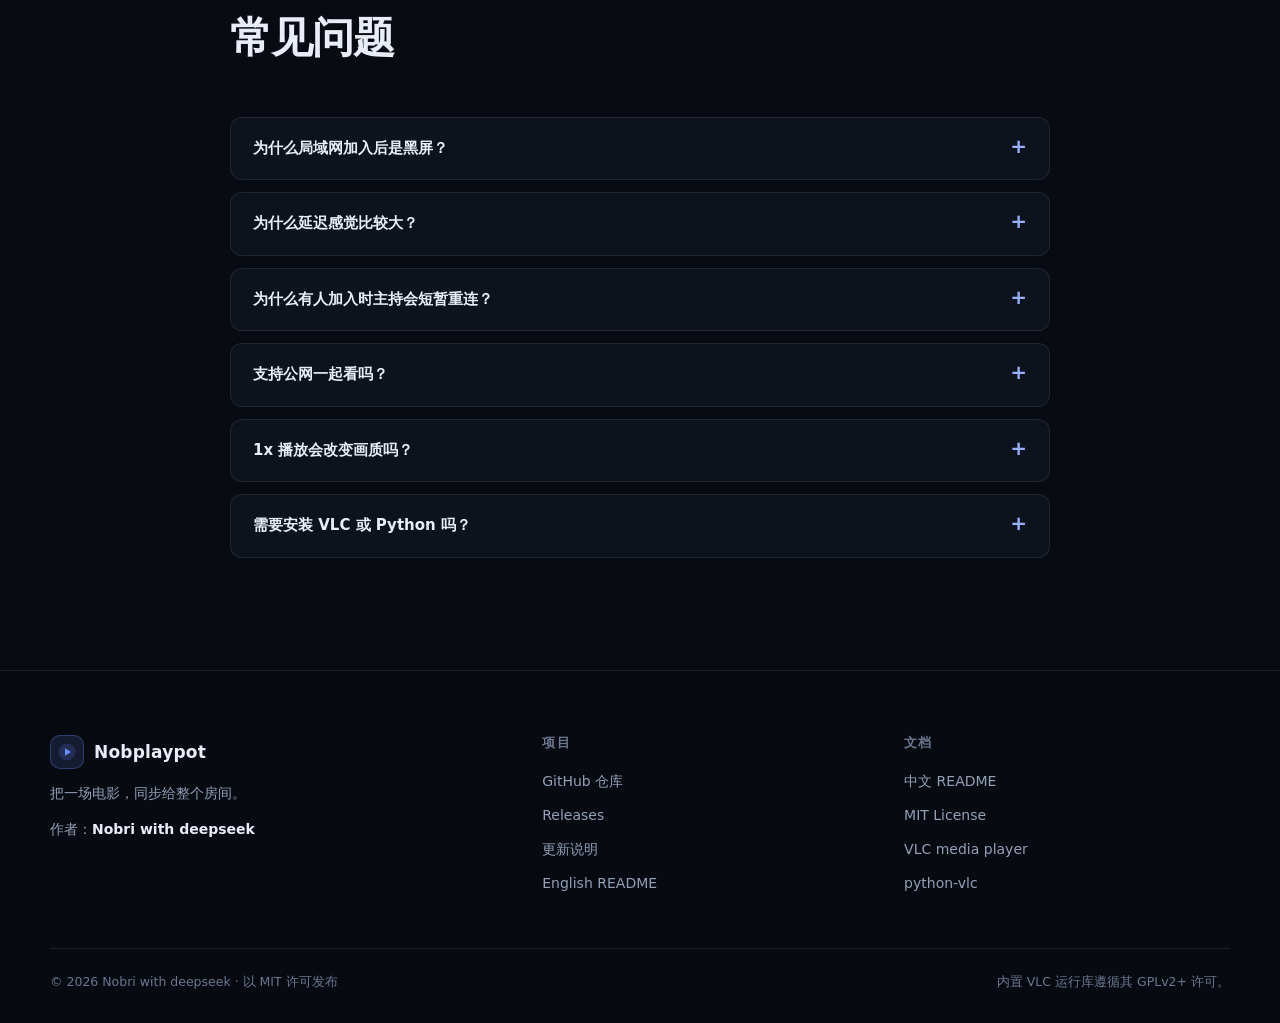
==== commit 65b49f0d: "feat(v1.2.4): guest control permission, reverse browser sync, single authority UI, seek diagnostics," ====
--- a/docs/index.html
+++ b/docs/index.html
@@ -21,7 +21,7 @@
         <svg viewBox="0 0 24 24" width="20" height="20"><circle cx="12" cy="12" r="10" fill="currentColor" opacity=".18"/><path d="M9.6 7.4l7.2 4.6-7.2 4.6z" fill="currentColor"/></svg>
       </span>
       <span class="brand-name">Nobplaypot</span>
-      <span class="brand-ver">v1.2.3</span>
+      <span class="brand-ver">v1.2.4</span>
     </a>
     <nav class="nav-links" aria-label="主导航">
       <a href="#features">功能</a>
@@ -243,7 +243,7 @@
       <h4>项目</h4>
       <a href="https://github.com/Nobri6039/Nobplaypot" target="_blank" rel="noopener">GitHub 仓库</a>
       <a href="https://github.com/Nobri6039/Nobplaypot/releases" target="_blank" rel="noopener">Releases</a>
-      <a href="https://github.com/Nobri6039/Nobplaypot/blob/main/RELEASE_NOTES_v1.2.3.md" target="_blank" rel="noopener">更新说明</a>
+      <a href="https://github.com/Nobri6039/Nobplaypot/blob/main/RELEASE_NOTES_v1.2.4.md" target="_blank" rel="noopener">更新说明</a>
       <a href="https://github.com/Nobri6039/Nobplaypot/blob/main/README.md" target="_blank" rel="noopener">English README</a>
     </div>
     <div class="footer-links">
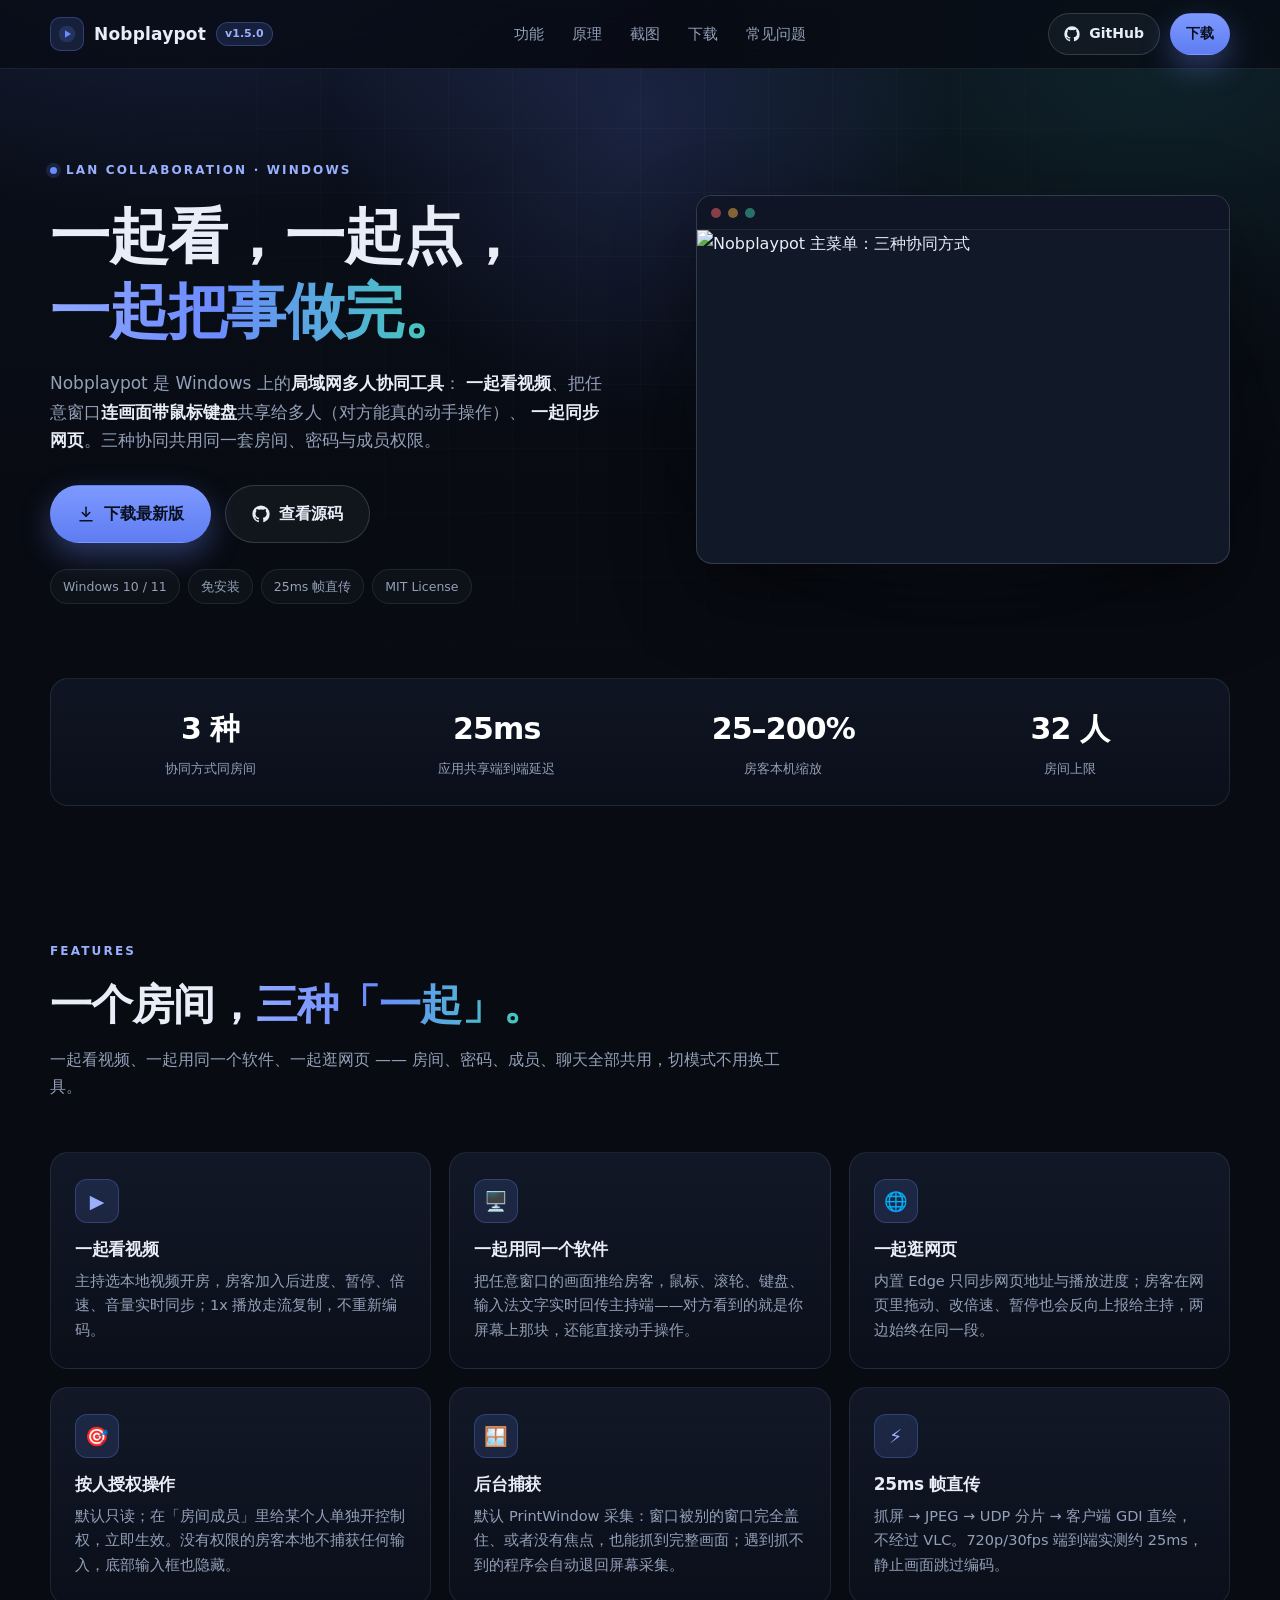
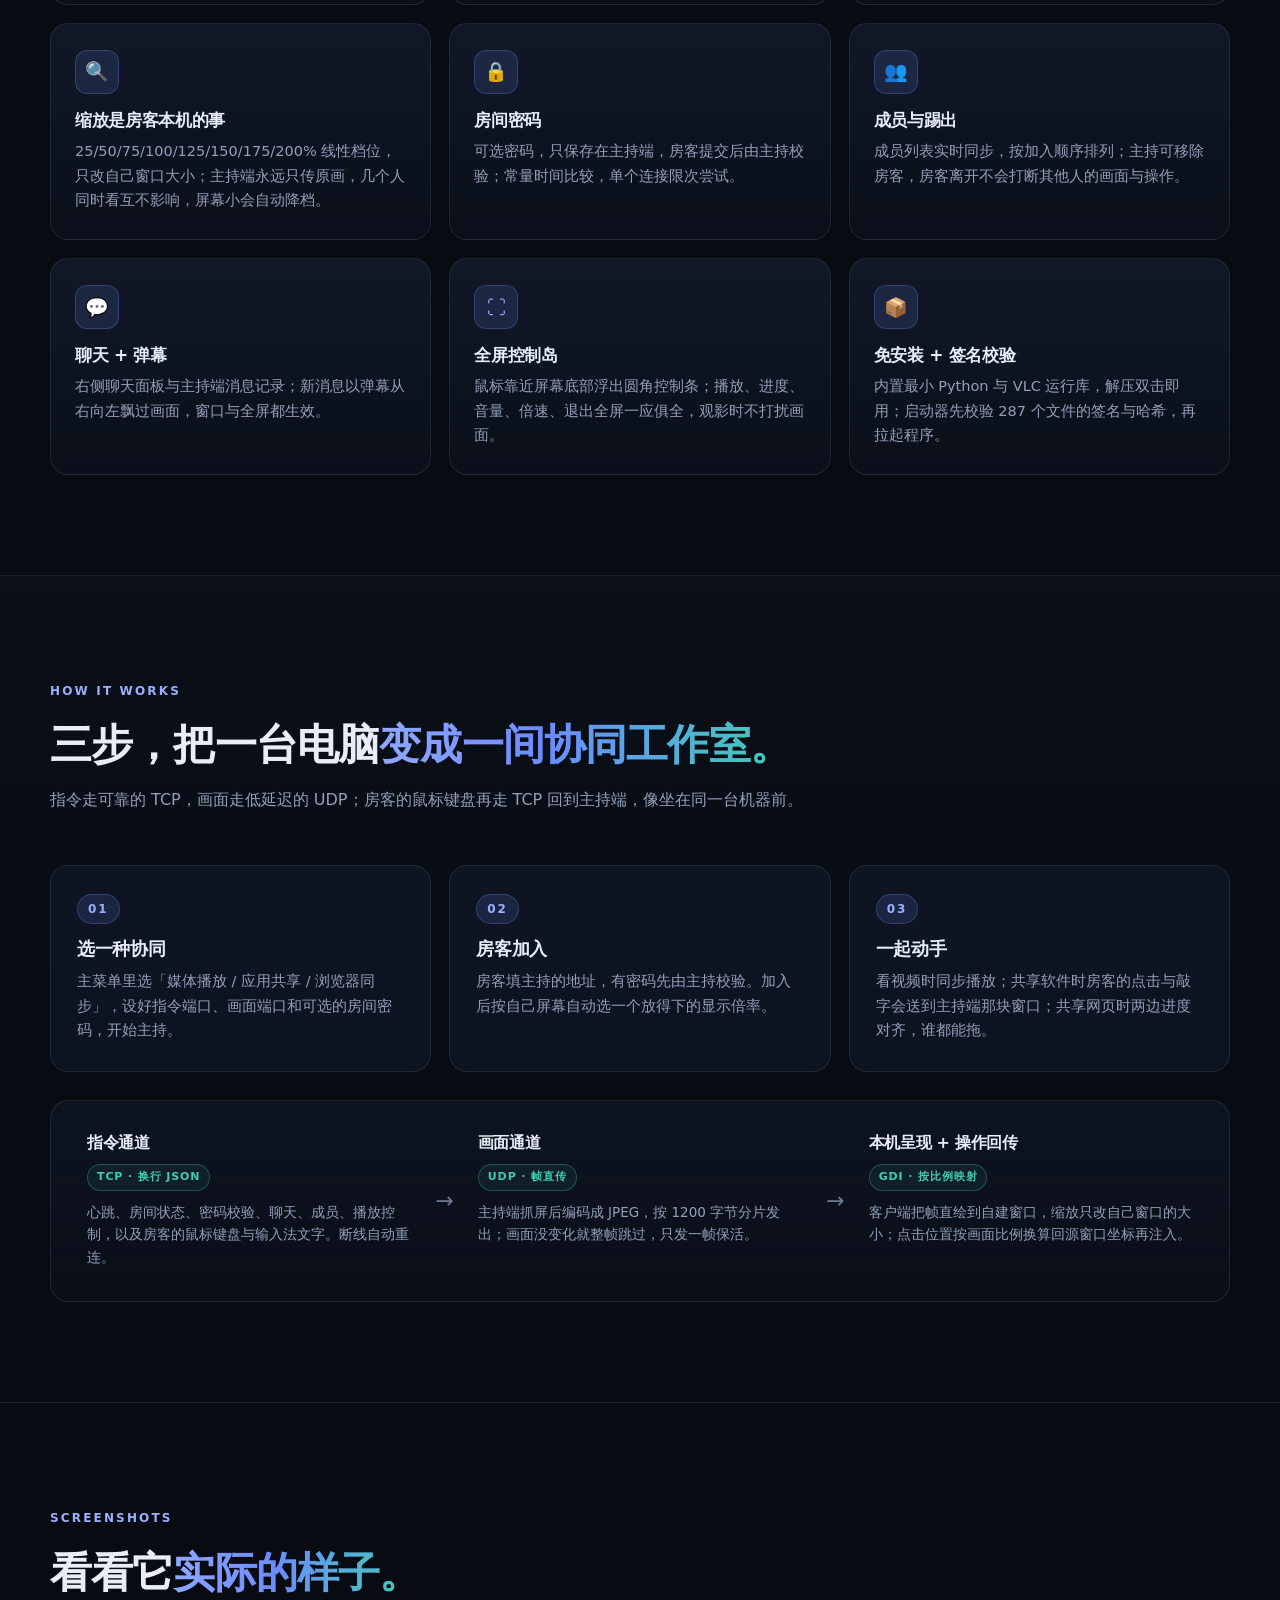
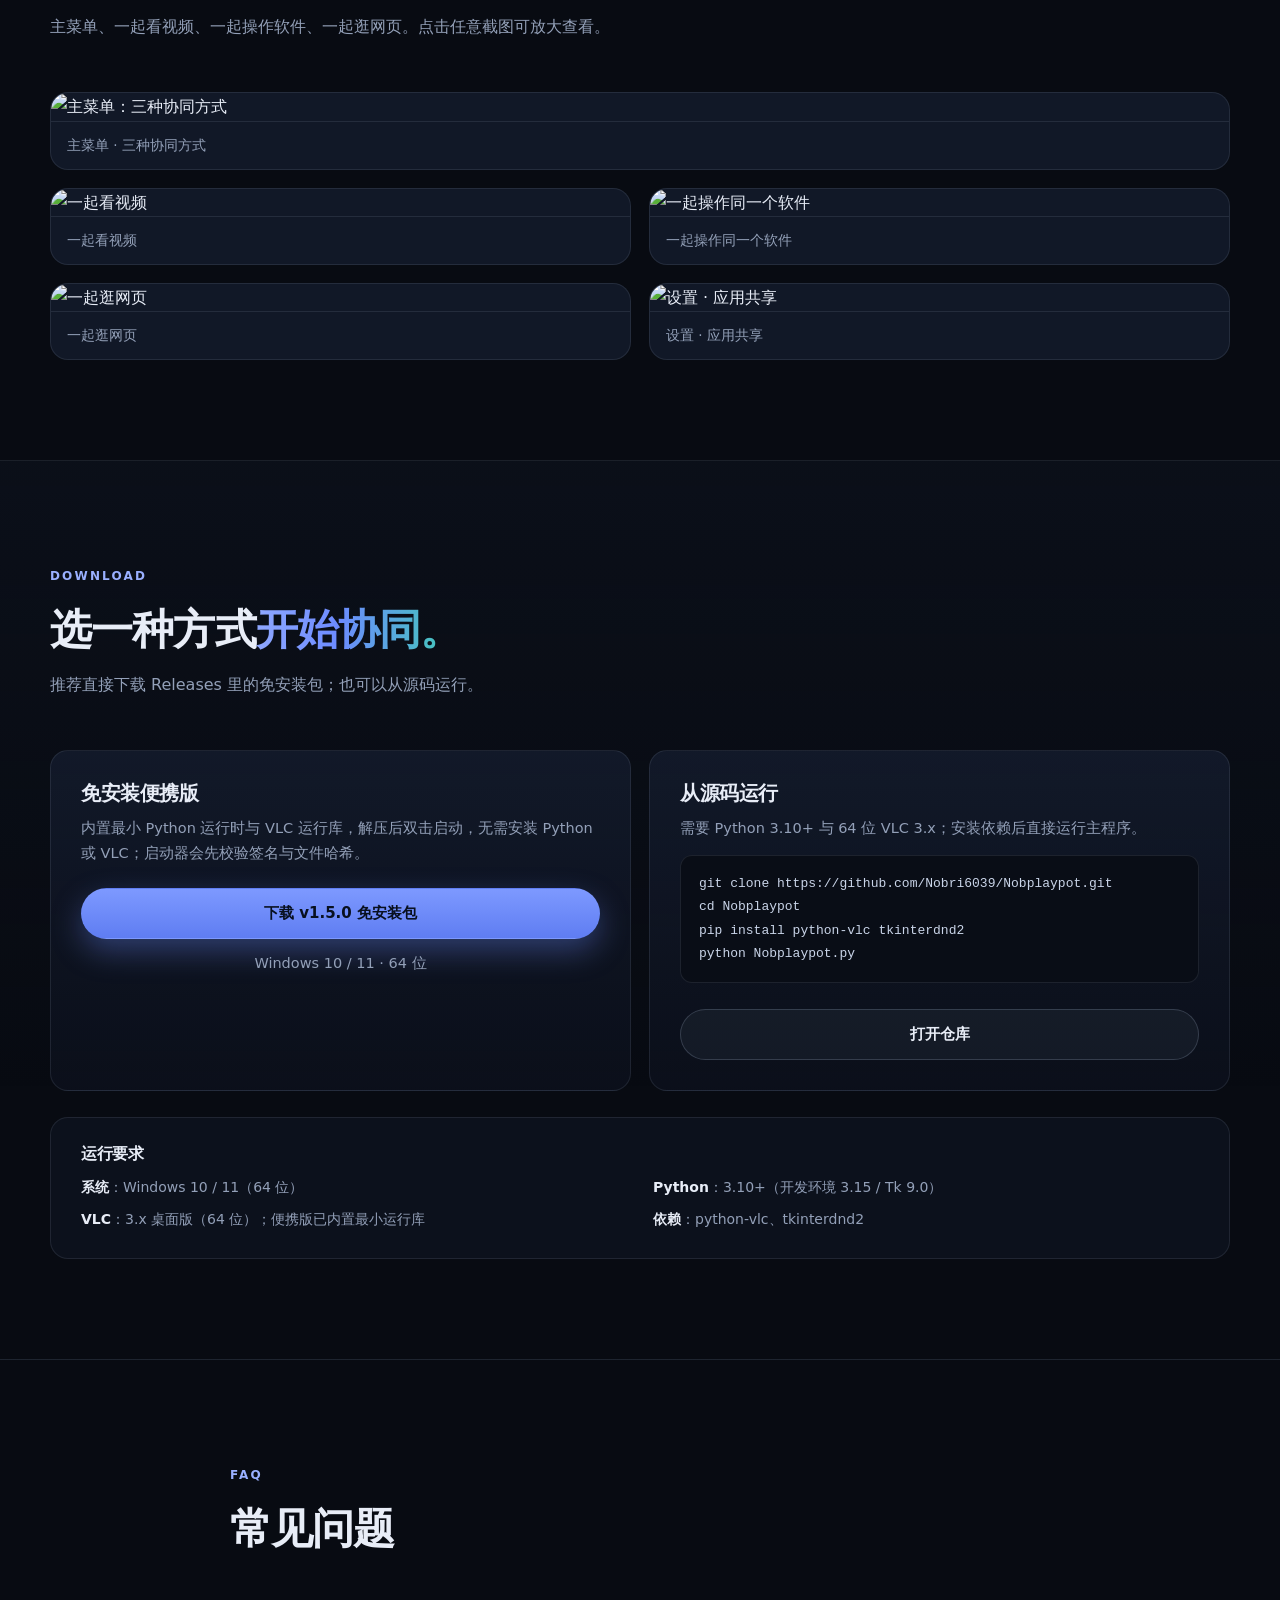
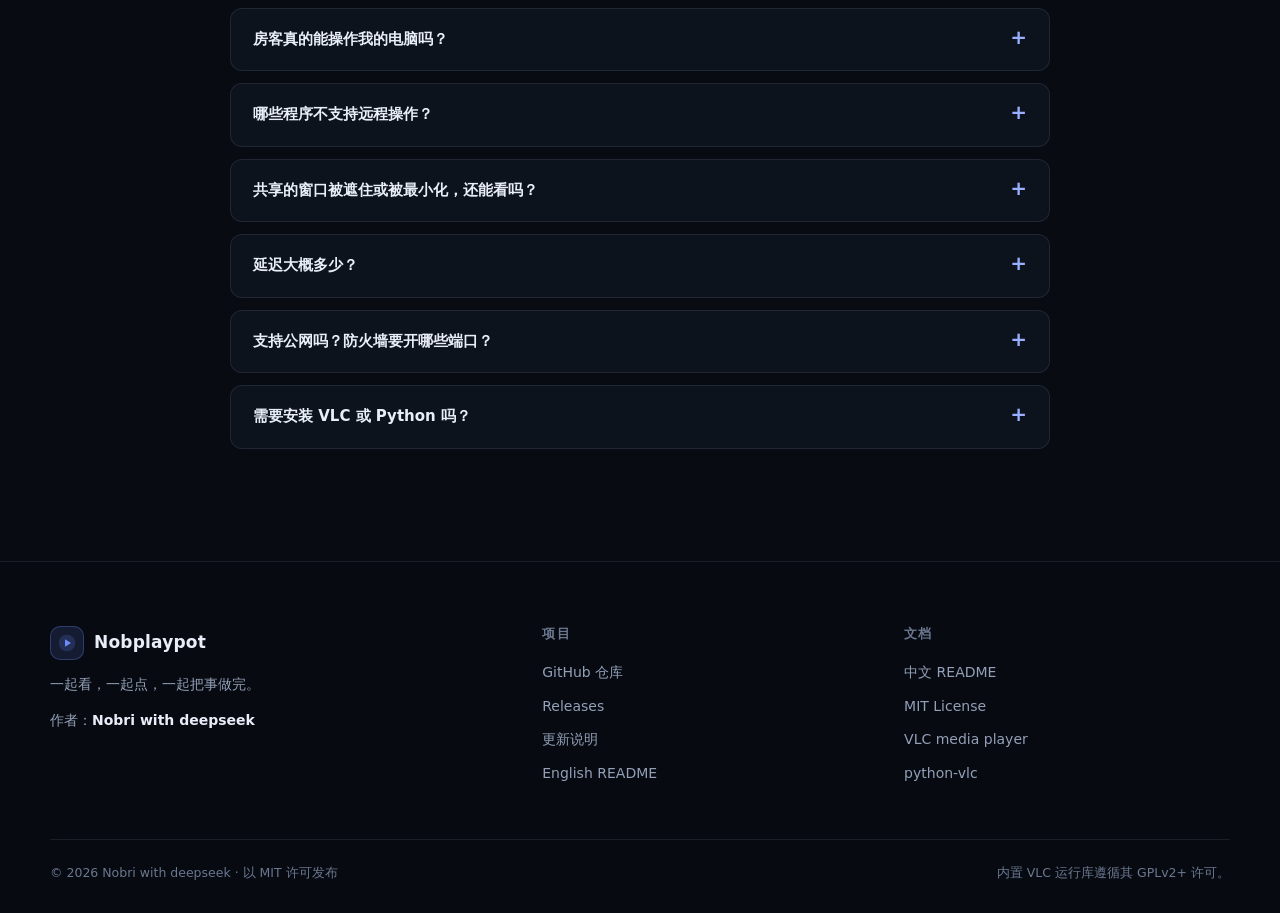
==== commit d56a406c: "release: v1.5.0 — 多人协同定位、后台捕获、客户端本机缩放、页面文案改版 - 定位：从「一起看视频」升级为局域网多人协同（一起看视频 / 一起操作同一个软件 / 一起同步网页） - 应" ====
--- a/docs/index.html
+++ b/docs/index.html
@@ -3,11 +3,11 @@
 <head>
 <meta charset="utf-8">
 <meta name="viewport" content="width=device-width, initial-scale=1">
-<title>Nobplaypot — 局域网同步观影播放器</title>
-<meta name="description" content="Nobplaypot 是一个为 Windows 打造的深色视频播放器，支持局域网多人同步观看、房间密码、成员管理、聊天与弹幕。1x 播放走 VLC 流复制，几乎零延迟、零转码。">
+<title>Nobplaypot — 局域网多人协同工具：一起看、一起操作</title>
+<meta name="description" content="Nobplaypot 是 Windows 上的局域网多人协同工具：一起看视频、把任意窗口连画面带鼠标键盘共享给多人远程操作、一起同步网页。25ms 级帧直传、按人授权、房间密码，解压即用。">
 <meta name="author" content="Nobri with deepseek">
-<meta property="og:title" content="Nobplaypot — 局域网同步观影播放器">
-<meta property="og:description" content="把一场电影，同步给整个房间。VLC + Tkinter 打造的 Windows 深色播放器，支持局域网同步观看。">
+<meta property="og:title" content="Nobplaypot — 局域网多人协同工具">
+<meta property="og:description" content="一起看视频、一起用同一个软件、一起同步网页。Windows 局域网多人协同，从看视频扩展到真正一起动手。">
 <meta property="og:type" content="website">
 <meta name="theme-color" content="#0b0f19">
 <link rel="icon" href="data:image/svg+xml,%3Csvg xmlns='http://www.w3.org/2000/svg' viewBox='0 0 64 64'%3E%3Crect width='64' height='64' rx='14' fill='%230b0f19'/%3E%3Ccircle cx='32' cy='32' r='19' fill='%236c8bff'/%3E%3Cpath d='M27 23l15 9-15 9z' fill='%230b0f19'/%3E%3C/svg%3E">
@@ -21,7 +21,7 @@
         <svg viewBox="0 0 24 24" width="20" height="20"><circle cx="12" cy="12" r="10" fill="currentColor" opacity=".18"/><path d="M9.6 7.4l7.2 4.6-7.2 4.6z" fill="currentColor"/></svg>
       </span>
       <span class="brand-name">Nobplaypot</span>
-      <span class="brand-ver">v1.2.4</span>
+      <span class="brand-ver">v1.5.0</span>
     </a>
     <nav class="nav-links" aria-label="主导航">
       <a href="#features">功能</a>
@@ -35,7 +35,7 @@
         <svg viewBox="0 0 24 24" width="16" height="16" fill="currentColor" aria-hidden="true"><path d="M12 .5A11.5 11.5 0 0 0 .5 12c0 5.08 3.29 9.39 7.86 10.91.58.11.79-.25.79-.55v-2.15c-3.2.7-3.87-1.36-3.87-1.36-.52-1.33-1.28-1.69-1.28-1.69-1.05-.72.08-.7.08-.7 1.16.08 1.77 1.19 1.77 1.19 1.03 1.77 2.7 1.26 3.36.96.1-.75.4-1.26.73-1.55-2.55-.29-5.23-1.28-5.23-5.7 0-1.26.45-2.29 1.19-3.1-.12-.29-.52-1.46.11-3.05 0 0 .97-.31 3.18 1.18a11 11 0 0 1 5.8 0c2.2-1.49 3.17-1.18 3.17-1.18.63 1.59.23 2.76.11 3.05.74.81 1.19 1.84 1.19 3.1 0 4.43-2.69 5.4-5.25 5.69.41.36.78 1.06.78 2.14v3.17c0 .31.21.67.8.55A11.5 11.5 0 0 0 23.5 12 11.5 11.5 0 0 0 12 .5z"/></svg>
         GitHub
       </a>
-      <a class="btn btn-primary btn-sm" href="https://github.com/Nobri6039/Nobplaypot/releases" target="_blank" rel="noopener">下载</a>
+      <a class="btn btn-primary btn-sm" href="https://github.com/Nobri6039/Nobplaypot/releases/latest" target="_blank" rel="noopener">下载</a>
       <button class="nav-toggle" id="navToggle" aria-label="打开菜单" aria-expanded="false">
         <span></span><span></span><span></span>
       </button>
@@ -48,11 +48,15 @@
     <div class="hero-glow" aria-hidden="true"></div>
     <div class="container hero-grid">
       <div class="hero-copy reveal">
-        <p class="eyebrow"><span class="dot"></span> LAN CO-WATCHING · WINDOWS</p>
-        <h1>把一场电影，<br><span class="grad-text">同步给整个房间。</span></h1>
-        <p class="hero-tagline">Nobplaypot 是一个用 <strong>VLC + Tkinter</strong> 打造的 Windows 深色视频播放器。一台电脑主持，其他人加入，播放、暂停、拖动、变速全部实时同步。</p>
+        <p class="eyebrow"><span class="dot"></span> LAN COLLABORATION · WINDOWS</p>
+        <h1>一起看，一起点，<br><span class="grad-text">一起把事做完。</span></h1>
+        <p class="hero-tagline">
+          Nobplaypot 是 Windows 上的<strong>局域网多人协同工具</strong>：
+          <strong>一起看视频</strong>、把任意窗口<strong>连画面带鼠标键盘</strong>共享给多人（对方能真的动手操作）、
+          <strong>一起同步网页</strong>。三种协同共用同一套房间、密码与成员权限。
+        </p>
         <div class="hero-btns">
-          <a class="btn btn-primary btn-lg" href="https://github.com/Nobri6039/Nobplaypot/releases" target="_blank" rel="noopener">
+          <a class="btn btn-primary btn-lg" href="https://github.com/Nobri6039/Nobplaypot/releases/latest" target="_blank" rel="noopener">
             <svg viewBox="0 0 24 24" width="18" height="18" fill="none" stroke="currentColor" stroke-width="2" stroke-linecap="round" stroke-linejoin="round" aria-hidden="true"><path d="M12 3v12"/><path d="M7 10l5 5 5-5"/><path d="M4 21h16"/></svg>
             下载最新版
           </a>
@@ -63,24 +67,24 @@
         </div>
         <ul class="hero-chips">
           <li>Windows 10 / 11</li>
-          <li>VLC 3.x</li>
-          <li>Python 3.10+</li>
+          <li>免安装</li>
+          <li>25ms 帧直传</li>
           <li>MIT License</li>
         </ul>
       </div>
       <div class="hero-shot reveal reveal-delay-1">
         <div class="window-frame">
           <div class="window-bar"><span></span><span></span><span></span></div>
-          <img src="https://raw.githubusercontent.com/Nobri6039/Nobplaypot/main/screenshots/zh/main.png" alt="Nobplaypot 主界面" width="1280" height="800" loading="eager">
+          <img src="https://raw.githubusercontent.com/Nobri6039/Nobplaypot/main/screenshots/zh/menu.png" alt="Nobplaypot 主菜单：三种协同方式" width="1280" height="800" loading="eager">
         </div>
         <div class="hero-shot-glow" aria-hidden="true"></div>
       </div>
     </div>
     <div class="container stats reveal">
-      <div class="stat"><strong>400ms</strong><span>默认客户端缓冲</span></div>
-      <div class="stat"><strong>1x</strong><span>零转码流复制</span></div>
-      <div class="stat"><strong>32</strong><span>人房间上限</span></div>
-      <div class="stat"><strong>5 × 3</strong><span>主题 × 底色</span></div>
+      <div class="stat"><strong>3 种</strong><span>协同方式同房间</span></div>
+      <div class="stat"><strong>25ms</strong><span>应用共享端到端延迟</span></div>
+      <div class="stat"><strong>25–200%</strong><span>房客本机缩放</span></div>
+      <div class="stat"><strong>32 人</strong><span>房间上限</span></div>
     </div>
   </section>
 
@@ -88,23 +92,22 @@
     <div class="container">
       <header class="section-head reveal">
         <p class="eyebrow">FEATURES</p>
-        <h2>不只是播放器，<span class="grad-text">是一间同步放映厅。</span></h2>
-        <p class="section-sub">从主持、加入、密码、成员、聊天、弹幕到全屏，全部围绕“一起看”这一件事设计。</p>
+        <h2>一个房间，<span class="grad-text">三种「一起」。</span></h2>
+        <p class="section-sub">一起看视频、一起用同一个软件、一起逛网页 —— 房间、密码、成员、聊天全部共用，切模式不用换工具。</p>
       </header>
       <div class="feature-grid">
-        <article class="card reveal"><div class="card-icon">▶</div><h3>局域网同步观影</h3><p>主持端打开视频即可开房，客户端填入主持地址加入；文件、进度、暂停、倍速实时同步。</p></article>
-        <article class="card reveal"><div class="card-icon">⚡</div><h3>1x 零转码</h3><p>正常速度下直接把源文件的 H.264/AAC 复用到 TS 发出，不重新编码，几乎没有编码延迟与 CPU 占用。</p></article>
-        <article class="card reveal"><div class="card-icon">⟳</div><h3>拖动 / 变速</h3><p>客户端拖动只发指令；主持端在目标进度重建推流，成员变化也会保留当前进度，不会回到片头。</p></article>
-        <article class="card reveal"><div class="card-icon">🌐</div><h3>浏览器同步</h3><p>不推流，只同步网页地址与播放进度；播放、进度、倍速双向遥控，适合免费 HTML5 视频页。</p></article>
-<article class="card reveal"><div class="card-icon">🔒</div><h3>房间密码</h3><p>可选密码，只保存在主持端，客户端提交后由主持校验；常量时间比较，单连接限次尝试。</p></article>
-        <article class="card reveal"><div class="card-icon">👥</div><h3>成员与踢出</h3><p>成员列表实时同步，按加入顺序排列；主持可移除房客，房客离开不会打断其他人的播放。</p></article>
-        <article class="card reveal"><div class="card-icon">💬</div><h3>聊天 + 弹幕</h3><p>右侧聊天面板与主持端消息记录；新消息以弹幕从右向左飘过视频，窗口与全屏都生效。</p></article>
-        <article class="card reveal"><div class="card-icon">◌</div><h3>缓冲提示</h3><p>播放按钮是“播放中”但画面帧数不再增长时，视频中央显示旋转圆点；大小随视频区与设置缩放。</p></article>
-        <article class="card reveal"><div class="card-icon">⛶</div><h3>全屏控制岛</h3><p>鼠标靠近屏幕底部，浮出与边缘不接触的圆角控制条；播放、进度、音量、倍速、退出全屏一应俱全。</p></article>
-        <article class="card reveal"><div class="card-icon">🎨</div><h3>手绘深色 UI</h3><p>按钮、滑块、下拉、文件列表、对话框全部 Canvas 绘制；抗锯齿圆角、图标、悬停动画。</p></article>
-        <article class="card reveal"><div class="card-icon">🌙</div><h3>主题系统</h3><p>5 套强调色 × 3 种界面底色，深色标题栏与圆角窗口，长时间观影不刺眼。</p></article>
-        <article class="card reveal"><div class="card-icon">📦</div><h3>免安装便携版</h3><p>内置最小 Python 运行时与最小 VLC 运行库，双击即用，无需另装 Python 或 VLC。</p></article>
-        <article class="card reveal"><div class="card-icon">🛡</div><h3>稳定与自恢复</h3><p>VLC 阻塞调用全部放到后台线程；客户端看门狗在画面卡死时自动重启本机解码。</p></article>
+        <article class="card reveal"><div class="card-icon">▶</div><h3>一起看视频</h3><p>主持选本地视频开房，房客加入后进度、暂停、倍速、音量实时同步；1x 播放走流复制，不重新编码。</p></article>
+        <article class="card reveal"><div class="card-icon">🖥️</div><h3>一起用同一个软件</h3><p>把任意窗口的画面推给房客，鼠标、滚轮、键盘、输入法文字实时回传主持端——对方看到的就是你屏幕上那块，还能直接动手操作。</p></article>
+        <article class="card reveal"><div class="card-icon">🌐</div><h3>一起逛网页</h3><p>内置 Edge 只同步网页地址与播放进度；房客在网页里拖动、改倍速、暂停也会反向上报给主持，两边始终在同一段。</p></article>
+        <article class="card reveal"><div class="card-icon">🎯</div><h3>按人授权操作</h3><p>默认只读；在「房间成员」里给某个人单独开控制权，立即生效。没有权限的房客本地不捕获任何输入，底部输入框也隐藏。</p></article>
+        <article class="card reveal"><div class="card-icon">🪟</div><h3>后台捕获</h3><p>默认 PrintWindow 采集：窗口被别的窗口完全盖住、或者没有焦点，也能抓到完整画面；遇到抓不到的程序会自动退回屏幕采集。</p></article>
+        <article class="card reveal"><div class="card-icon">⚡</div><h3>25ms 帧直传</h3><p>抓屏 → JPEG → UDP 分片 → 客户端 GDI 直绘，不经过 VLC。720p/30fps 端到端实测约 25ms，静止画面跳过编码。</p></article>
+        <article class="card reveal"><div class="card-icon">🔍</div><h3>缩放是房客本机的事</h3><p>25/50/75/100/125/150/175/200% 线性档位，只改自己窗口大小；主持端永远只传原画，几个人同时看互不影响，屏幕小会自动降档。</p></article>
+        <article class="card reveal"><div class="card-icon">🔒</div><h3>房间密码</h3><p>可选密码，只保存在主持端，房客提交后由主持校验；常量时间比较，单个连接限次尝试。</p></article>
+        <article class="card reveal"><div class="card-icon">👥</div><h3>成员与踢出</h3><p>成员列表实时同步，按加入顺序排列；主持可移除房客，房客离开不会打断其他人的画面与操作。</p></article>
+        <article class="card reveal"><div class="card-icon">💬</div><h3>聊天 + 弹幕</h3><p>右侧聊天面板与主持端消息记录；新消息以弹幕从右向左飘过画面，窗口与全屏都生效。</p></article>
+        <article class="card reveal"><div class="card-icon">⛶</div><h3>全屏控制岛</h3><p>鼠标靠近屏幕底部浮出圆角控制条；播放、进度、音量、倍速、退出全屏一应俱全，观影时不打扰画面。</p></article>
+        <article class="card reveal"><div class="card-icon">📦</div><h3>免安装 + 签名校验</h3><p>内置最小 Python 与 VLC 运行库，解压双击即用；启动器先校验 287 个文件的签名与哈希，再拉起程序。</p></article>
       </div>
     </div>
   </section>
@@ -113,31 +116,31 @@
     <div class="container">
       <header class="section-head reveal">
         <p class="eyebrow">HOW IT WORKS</p>
-        <h2>三步开一场<span class="grad-text">同步放映。</span></h2>
-        <p class="section-sub">指令与媒体分开：指令走可靠的 TCP，媒体走低延迟的 UDP；客户端收到的 TS 原包直接交给本机 VLC。</p>
+        <h2>三步，把一台电脑<span class="grad-text">变成一间协同工作室。</span></h2>
+        <p class="section-sub">指令走可靠的 TCP，画面走低延迟的 UDP；房客的鼠标键盘再走 TCP 回到主持端，像坐在同一台机器前。</p>
       </header>
       <div class="steps">
-        <div class="step reveal"><span class="step-num">01</span><h3>主持开场</h3><p>打开视频，点“主持流式传输”，设置指令端口与媒体端口，输入房间密码，开始主持。</p></div>
-        <div class="step reveal"><span class="step-num">02</span><h3>房间加入</h3><p>客户端填入主持的指令地址和媒体地址；如有密码，输入后由主持校验，通过才真正进入房间。</p></div>
-        <div class="step reveal"><span class="step-num">03</span><h3>实时同步</h3><p>主持的播放、暂停、拖动、倍速广播给所有人；客户端只发指令，画面由本地 VLC 渲染。</p></div>
+        <div class="step reveal"><span class="step-num">01</span><h3>选一种协同</h3><p>主菜单里选「媒体播放 / 应用共享 / 浏览器同步」，设好指令端口、画面端口和可选的房间密码，开始主持。</p></div>
+        <div class="step reveal"><span class="step-num">02</span><h3>房客加入</h3><p>房客填主持的地址，有密码先由主持校验。加入后按自己屏幕自动选一个放得下的显示倍率。</p></div>
+        <div class="step reveal"><span class="step-num">03</span><h3>一起动手</h3><p>看视频时同步播放；共享软件时房客的点击与敲字会送到主持端那块窗口；共享网页时两边进度对齐，谁都能拖。</p></div>
       </div>
       <div class="arch reveal">
         <div class="arch-col">
           <h3>指令通道</h3>
           <p class="arch-badge">TCP · 换行 JSON</p>
-          <p>心跳、房间状态、密码校验、聊天、成员、播放控制。断线自动重连，离线判定可配置。</p>
+          <p>心跳、房间状态、密码校验、聊天、成员、播放控制，以及房客的鼠标键盘与输入法文字。断线自动重连。</p>
         </div>
         <div class="arch-arrow" aria-hidden="true">→</div>
         <div class="arch-col">
-          <h3>媒体通道</h3>
-          <p class="arch-badge">UDP · TS 原包</p>
-          <p>1x 时主持端复制源 ES 到 TS，经 UDP 发送；客户端注册后接收原包，交给本机 VLC 负责抖动、乱序与缓冲。</p>
+          <h3>画面通道</h3>
+          <p class="arch-badge">UDP · 帧直传</p>
+          <p>主持端抓屏后编码成 JPEG，按 1200 字节分片发出；画面没变化就整帧跳过，只发一帧保活。</p>
         </div>
         <div class="arch-arrow" aria-hidden="true">→</div>
         <div class="arch-col">
-          <h3>本机渲染</h3>
-          <p class="arch-badge">VLC · libvlc</p>
-          <p>画面直接渲染到播放器窗口；全屏、弹幕、缓冲提示都在同一层叠加，不打断解码。</p>
+          <h3>本机呈现 + 操作回传</h3>
+          <p class="arch-badge">GDI · 按比例映射</p>
+          <p>客户端把帧直绘到自建窗口，缩放只改自己窗口的大小；点击位置按画面比例换算回源窗口坐标再注入。</p>
         </div>
       </div>
     </div>
@@ -148,27 +151,30 @@
       <header class="section-head reveal">
         <p class="eyebrow">SCREENSHOTS</p>
         <h2>看看它<span class="grad-text">实际的样子。</span></h2>
-        <p class="section-sub">点击任意截图可放大查看。</p>
+        <p class="section-sub">主菜单、一起看视频、一起操作软件、一起逛网页。点击任意截图可放大查看。</p>
       </header>
       <div class="gallery">
-        <figure class="shot shot--wide reveal"><img src="https://raw.githubusercontent.com/Nobri6039/Nobplaypot/main/screenshots/zh/playback.png" alt="播放本地文件" loading="lazy"><figcaption>播放本地文件</figcaption></figure>
-        <figure class="shot reveal"><img src="https://raw.githubusercontent.com/Nobri6039/Nobplaypot/main/screenshots/zh/chat.png" alt="房间聊天" loading="lazy"><figcaption>房间聊天</figcaption></figure>
-        <figure class="shot reveal"><img src="https://raw.githubusercontent.com/Nobri6039/Nobplaypot/main/screenshots/zh/settings.png" alt="设置 · 流式传输" loading="lazy"><figcaption>设置 · 流式传输</figcaption></figure>
-        <figure class="shot reveal"><img src="https://raw.githubusercontent.com/Nobri6039/Nobplaypot/main/screenshots/zh/browser-sync.png" alt="浏览器同步起始页" loading="lazy"><figcaption>浏览器同步 · 起始页</figcaption></figure>
-      </section>
+        <figure class="shot shot--wide reveal"><img src="https://raw.githubusercontent.com/Nobri6039/Nobplaypot/main/screenshots/zh/menu.png" alt="主菜单：三种协同方式" loading="lazy"><figcaption>主菜单 · 三种协同方式</figcaption></figure>
+        <figure class="shot reveal"><img src="https://raw.githubusercontent.com/Nobri6039/Nobplaypot/main/screenshots/zh/player.png" alt="一起看视频" loading="lazy"><figcaption>一起看视频</figcaption></figure>
+        <figure class="shot reveal"><img src="https://raw.githubusercontent.com/Nobri6039/Nobplaypot/main/screenshots/zh/share.png" alt="一起操作同一个软件" loading="lazy"><figcaption>一起操作同一个软件</figcaption></figure>
+        <figure class="shot reveal"><img src="https://raw.githubusercontent.com/Nobri6039/Nobplaypot/main/screenshots/zh/web.png" alt="一起逛网页" loading="lazy"><figcaption>一起逛网页</figcaption></figure>
+        <figure class="shot reveal"><img src="https://raw.githubusercontent.com/Nobri6039/Nobplaypot/main/screenshots/zh/settings.png" alt="设置 · 应用共享" loading="lazy"><figcaption>设置 · 应用共享</figcaption></figure>
+      </div>
+    </div>
+  </section>
 
   <section class="section section-alt" id="download">
     <div class="container">
       <header class="section-head reveal">
         <p class="eyebrow">DOWNLOAD</p>
-        <h2>选一种方式<span class="grad-text">开始。</span></h2>
+        <h2>选一种方式<span class="grad-text">开始协同。</span></h2>
         <p class="section-sub">推荐直接下载 Releases 里的免安装包；也可以从源码运行。</p>
       </header>
       <div class="download-grid">
         <article class="dl-card reveal">
           <h3>免安装便携版</h3>
-          <p>内置最小 Python 运行时与最小 VLC 运行库，解压后双击启动，无需安装 Python 或 VLC。</p>
-          <a class="btn btn-primary btn-block" href="https://github.com/Nobri6039/Nobplaypot/releases" target="_blank" rel="noopener">前往 Releases 下载</a>
+          <p>内置最小 Python 运行时与 VLC 运行库，解压后双击启动，无需安装 Python 或 VLC；启动器会先校验签名与文件哈希。</p>
+          <a class="btn btn-primary btn-block" href="https://github.com/Nobri6039/Nobplaypot/releases/latest" target="_blank" rel="noopener">下载 v1.5.0 免安装包</a>
           <p class="dl-note">Windows 10 / 11 · 64 位</p>
         </article>
         <article class="dl-card reveal">
@@ -200,28 +206,28 @@
         <h2>常见问题</h2>
       </header>
       <details class="faq reveal">
-        <summary>为什么局域网加入后是黑屏？</summary>
-        <p>最常见的是主持端防火墙没有放行媒体端口。主持端需要允许 <strong>TCP 指令端口</strong> 和 <strong>UDP 媒体端口</strong> 的入站；客户端只做出站连接。放行后重新加入即可。</p>
-      </details>
-      <details class="faq reveal">
-        <summary>为什么延迟感觉比较大？</summary>
-        <p>延迟主要来自客户端缓冲。默认客户端缓冲是 <strong>400ms</strong>，可在 <strong>设置 → 流式传输 → 客户端缓冲</strong> 里调整（200–5000ms）。1x 播放没有编码器，缓冲调小后延迟会明显下降。</p>
-      </details>
-      <details class="faq reveal">
-        <summary>为什么有人加入时主持会短暂重连？</summary>
-        <p>VLC 的推流目标在 media 创建时固定，成员变化需要重建 media。重建会自动保留当前进度，不会回到片头；客户端会短暂显示缓冲后继续。</p>
-      </details>
-      <details class="faq reveal">
-        <summary>支持公网一起看吗？</summary>
-        <p>支持。在主持端把 <strong>TCP 指令端口</strong> 和 <strong>UDP 媒体端口</strong> 映射到公网并放行防火墙，客户端填公网地址即可；客户端仍然只需要出站连接。</p>
-      </details>
-      <details class="faq reveal">
-        <summary>1x 播放会改变画质吗？</summary>
-        <p>不会。1x 是流复制，画面就是源文件本身的编码与分辨率。分辨率、码率、帧率这些设置只在变速（非 1x）转码时生效。</p>
+        <summary>房客真的能操作我的电脑吗？</summary>
+        <p>能，但只限于<strong>你共享的那个窗口</strong>。共享默认是只读的，需要在「房间成员」里给某个成员单独开控制权；主持端只往那个窗口投递模拟消息，<strong>不会移动你的物理鼠标</strong>，也不会影响你桌面上的其他程序。</p>
+      </details>
+      <details class="faq reveal">
+        <summary>哪些程序不支持远程操作？</summary>
+        <p>微信、多数游戏、部分 Electron / 自绘界面程序不处理合成的窗口消息，只靠消息注入无法操作，这类窗口<strong>只能观看</strong>。普通 Win32 / WinForms / 浏览器 / 编辑器一般都能正常操作。</p>
+      </details>
+      <details class="faq reveal">
+        <summary>共享的窗口被遮住或被最小化，还能看吗？</summary>
+        <p>被别的窗口遮住<strong>可以</strong>：默认用 PrintWindow 让窗口自己把画面画出来，不看屏幕。被<strong>最小化</strong>就不行——Windows 不再合成最小化窗口，任何捕获方式都拿不到画面。</p>
+      </details>
+      <details class="faq reveal">
+        <summary>延迟大概多少？</summary>
+        <p>应用共享在 720p / 30fps 下实测<strong>端到端约 25ms</strong>（抓屏 + 编码 + 传输 + 解码 + 贴图）。想要更跟手可以在设置里降低 JPEG 质量或帧率；换片、拖动这类操作是另一条可靠的 TCP 指令通道。</p>
+      </details>
+      <details class="faq reveal">
+        <summary>支持公网吗？防火墙要开哪些端口？</summary>
+        <p>支持。主持端放行 <strong>TCP 指令端口</strong> 和 <strong>UDP 画面端口</strong>（浏览器同步只用到 TCP），映射到公网后房客填公网地址即可；房客这边只需要出站连接。</p>
       </details>
       <details class="faq reveal">
         <summary>需要安装 VLC 或 Python 吗？</summary>
-        <p>使用便携版不需要，运行时已内置。从源码运行则需要 Python 3.10+ 与 64 位 VLC 3.x。</p>
+        <p>使用免安装版不需要，运行时已内置。从源码运行则需要 Python 3.10+ 与 64 位 VLC 3.x。</p>
       </details>
     </div>
   </section>
@@ -236,14 +242,14 @@
         </span>
         <span class="brand-name">Nobplaypot</span>
       </div>
-      <p>把一场电影，同步给整个房间。</p>
+      <p>一起看，一起点，一起把事做完。</p>
       <p class="footer-author">作者：<strong>Nobri with deepseek</strong></p>
     </div>
     <div class="footer-links">
       <h4>项目</h4>
       <a href="https://github.com/Nobri6039/Nobplaypot" target="_blank" rel="noopener">GitHub 仓库</a>
       <a href="https://github.com/Nobri6039/Nobplaypot/releases" target="_blank" rel="noopener">Releases</a>
-      <a href="https://github.com/Nobri6039/Nobplaypot/blob/main/RELEASE_NOTES_v1.2.4.md" target="_blank" rel="noopener">更新说明</a>
+      <a href="https://github.com/Nobri6039/Nobplaypot/blob/main/docs/release-notes/RELEASE_NOTES_v1.5.0.md" target="_blank" rel="noopener">更新说明</a>
       <a href="https://github.com/Nobri6039/Nobplaypot/blob/main/README.md" target="_blank" rel="noopener">English README</a>
     </div>
     <div class="footer-links">
